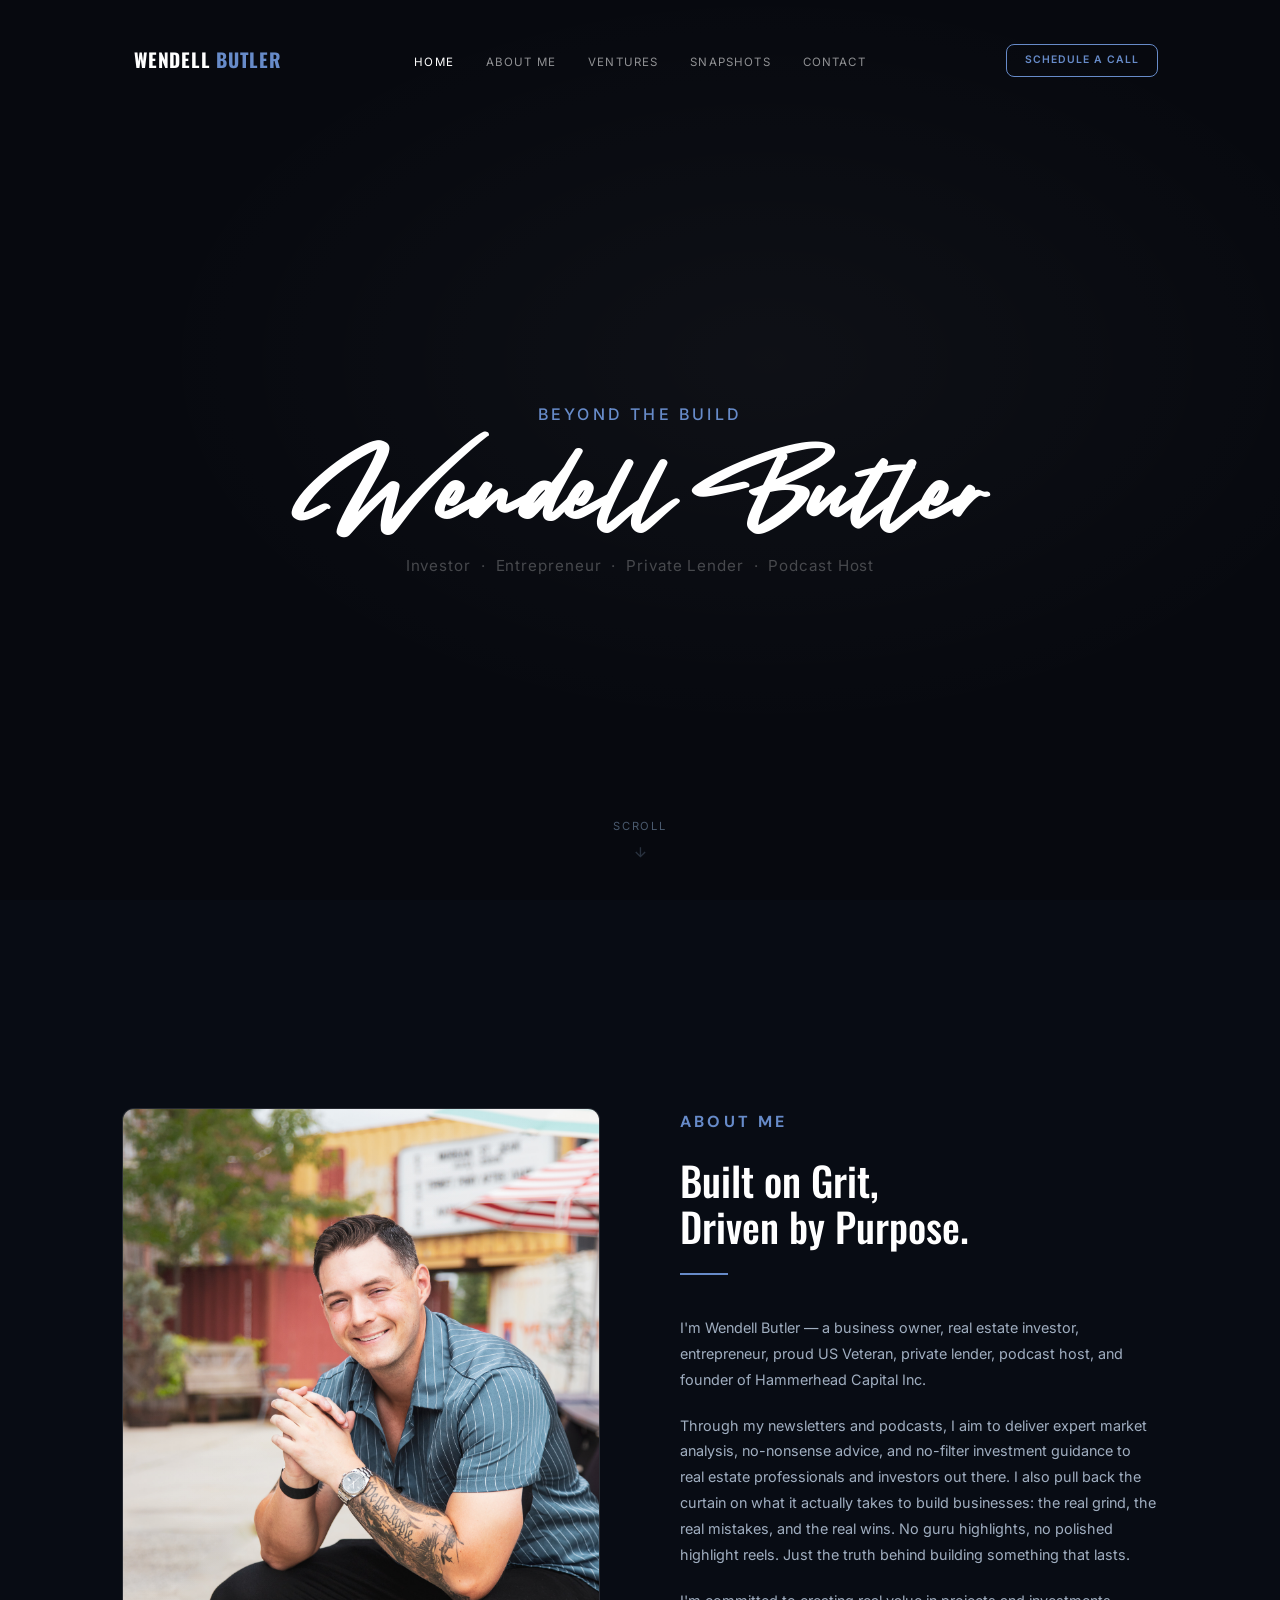
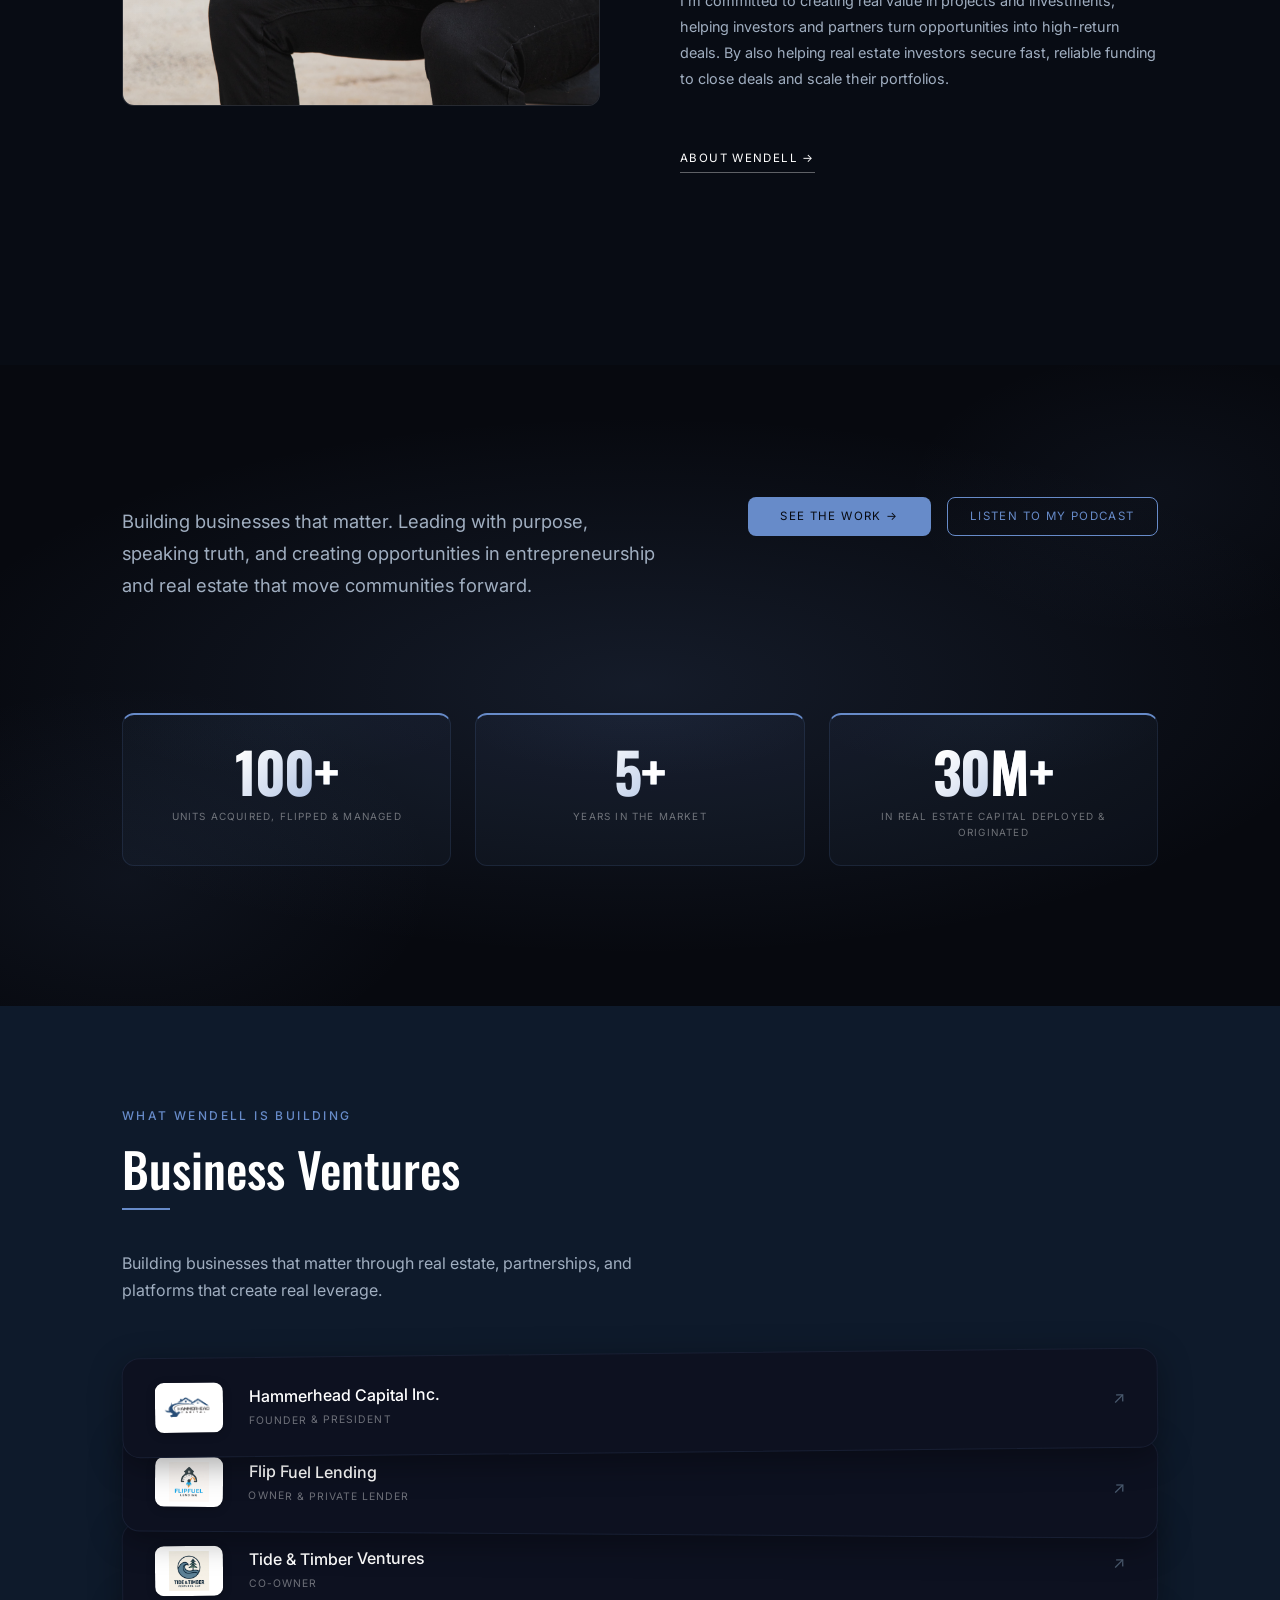
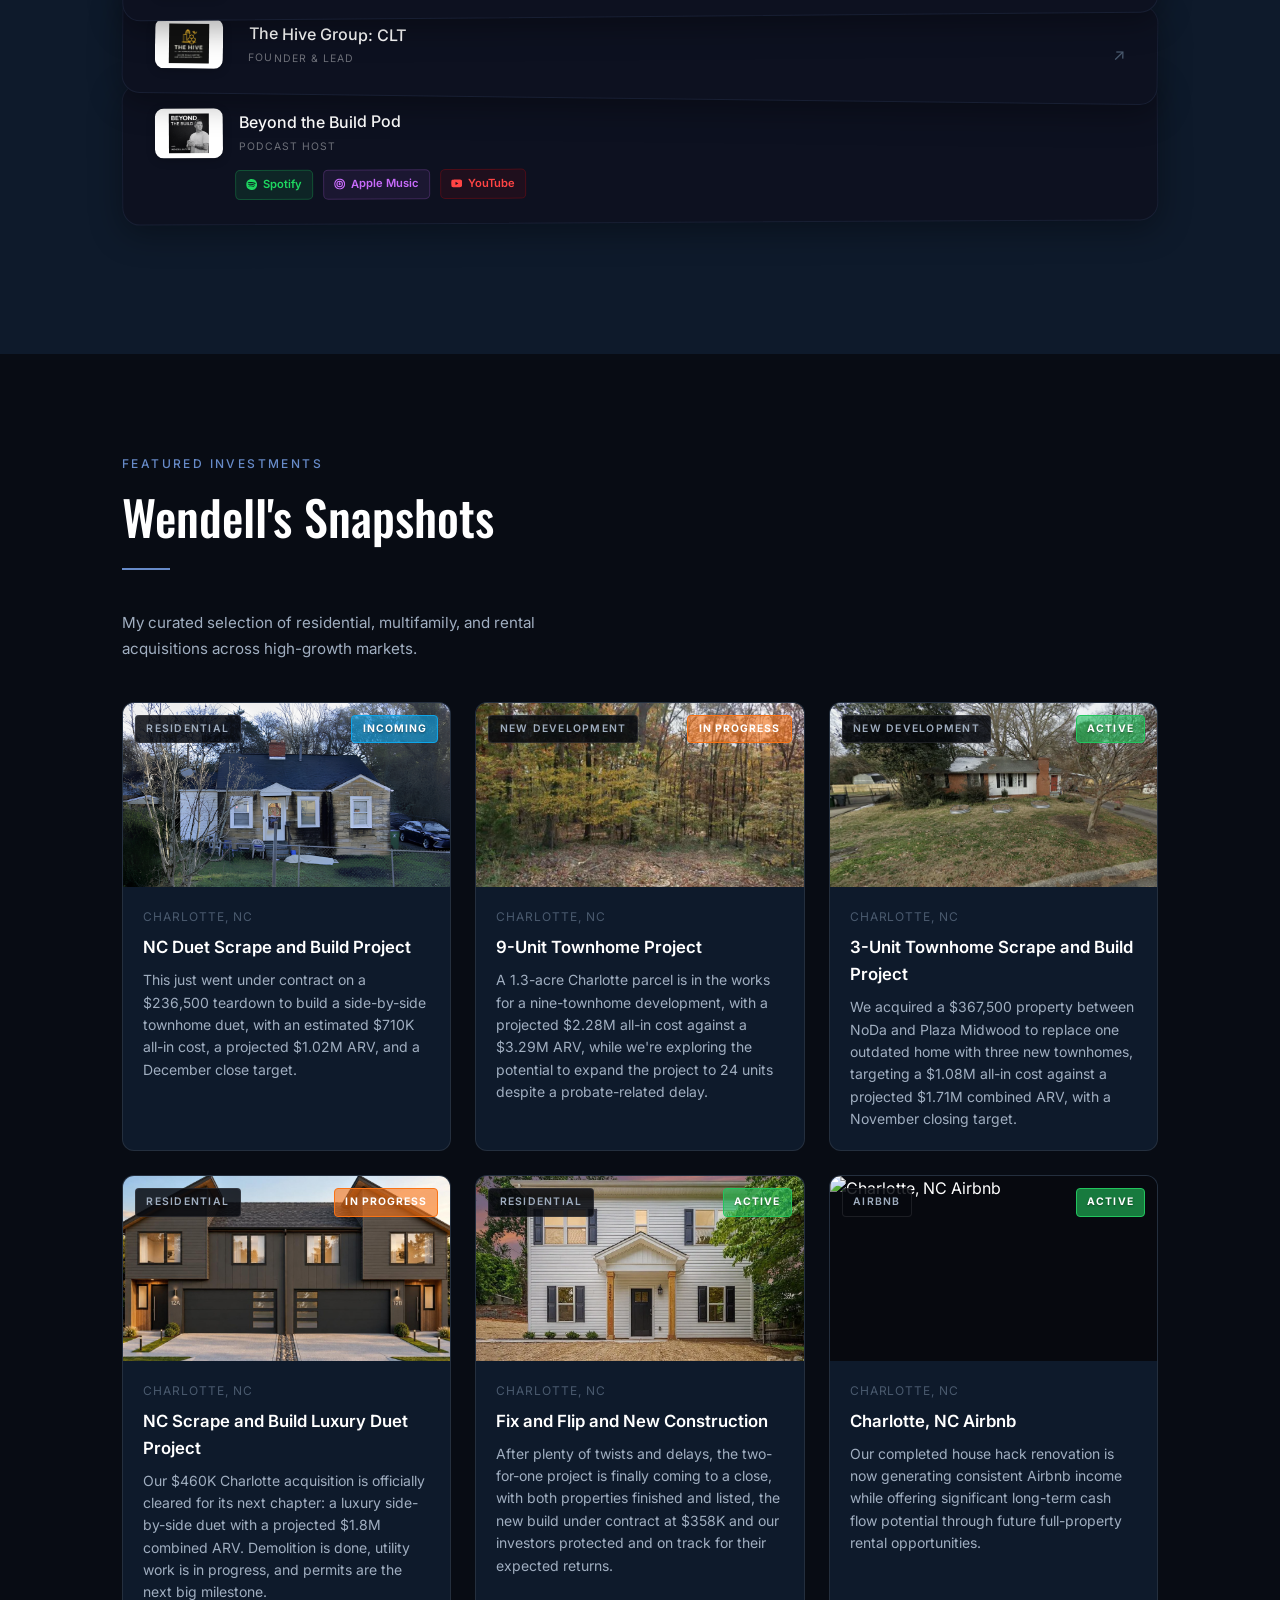
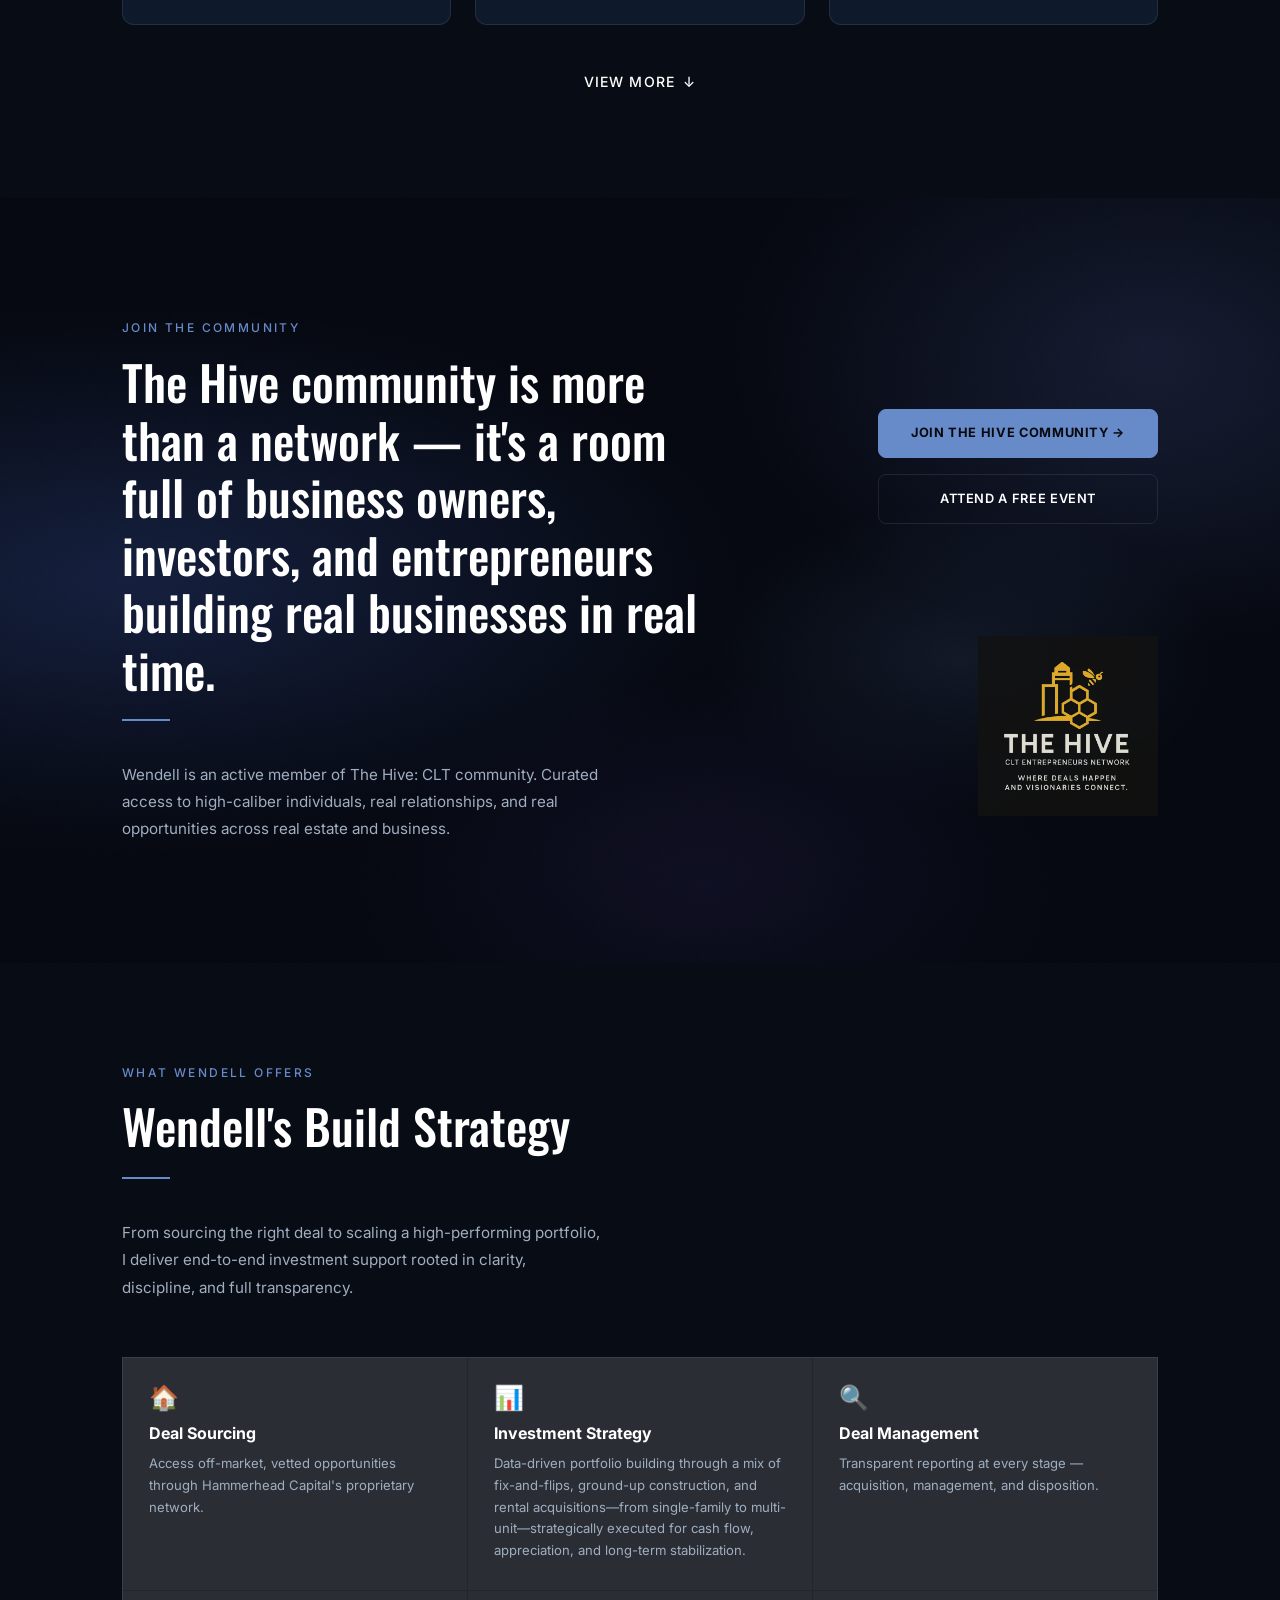
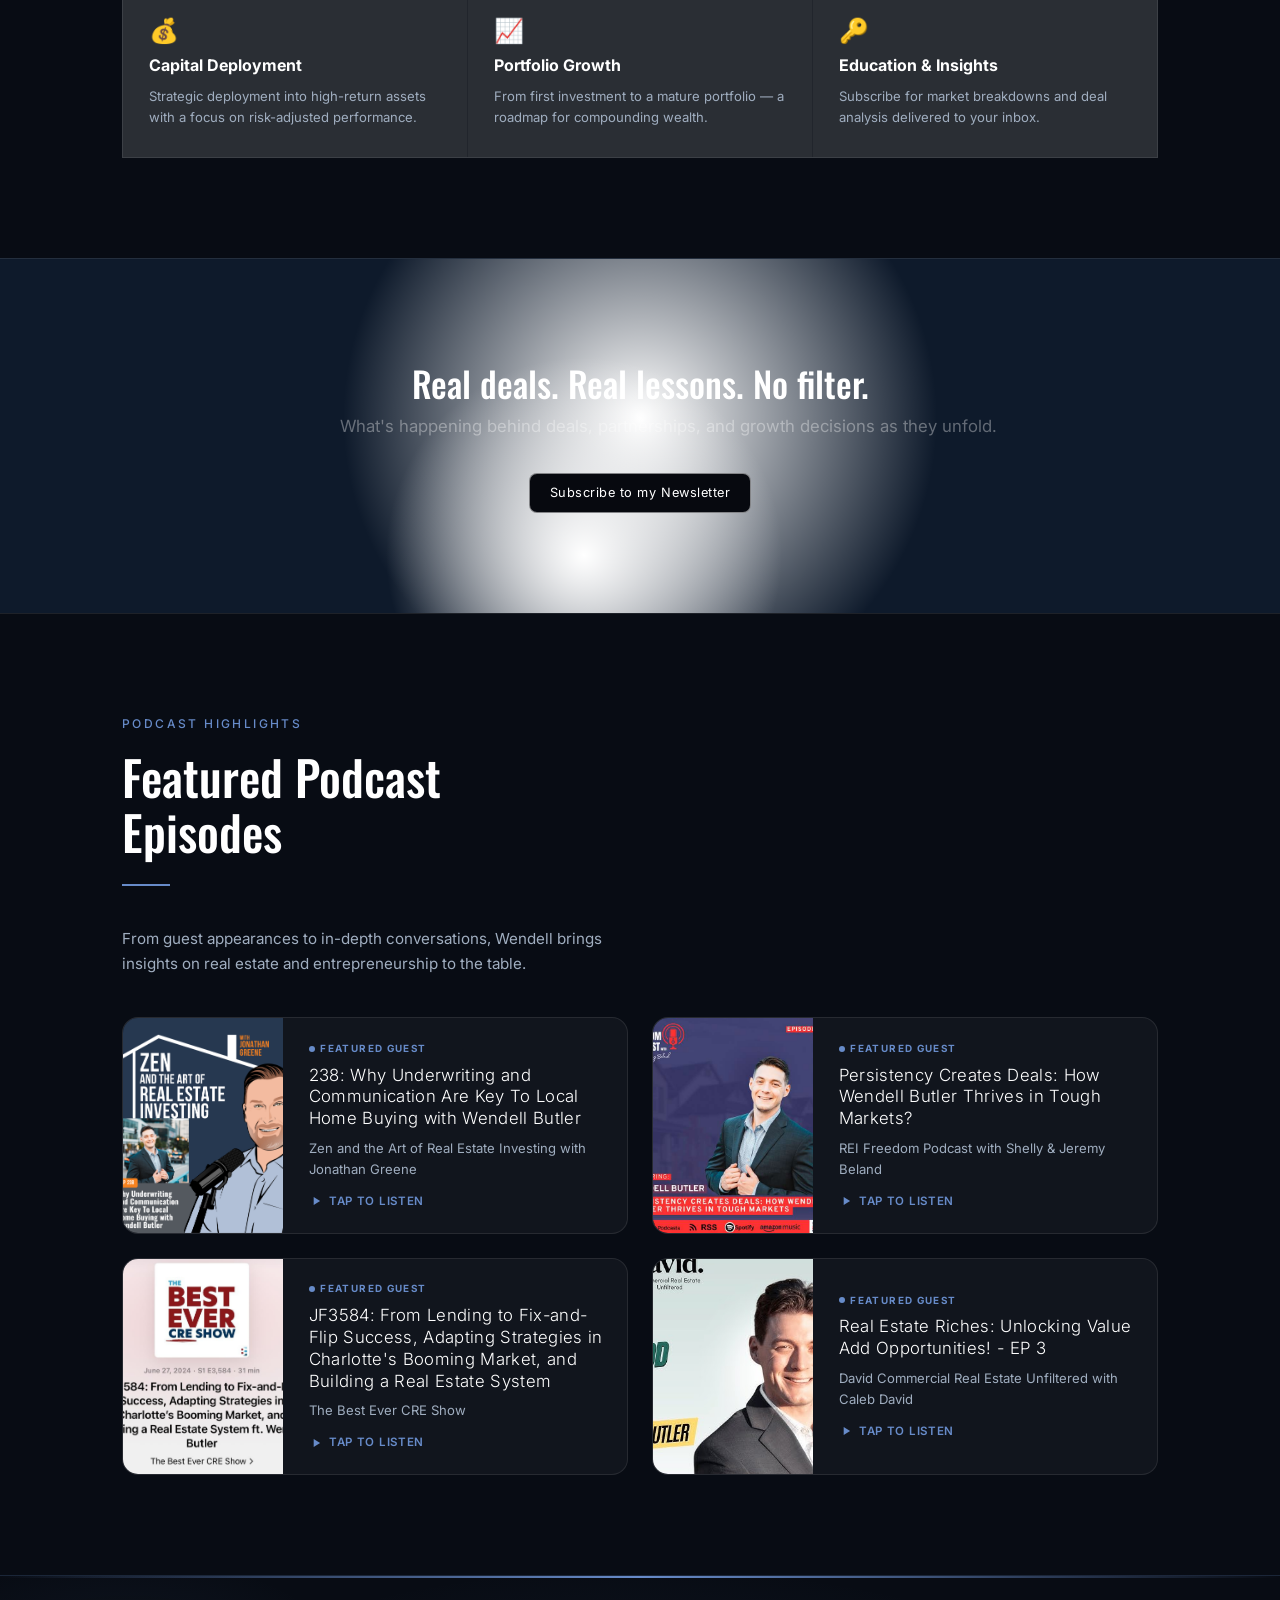
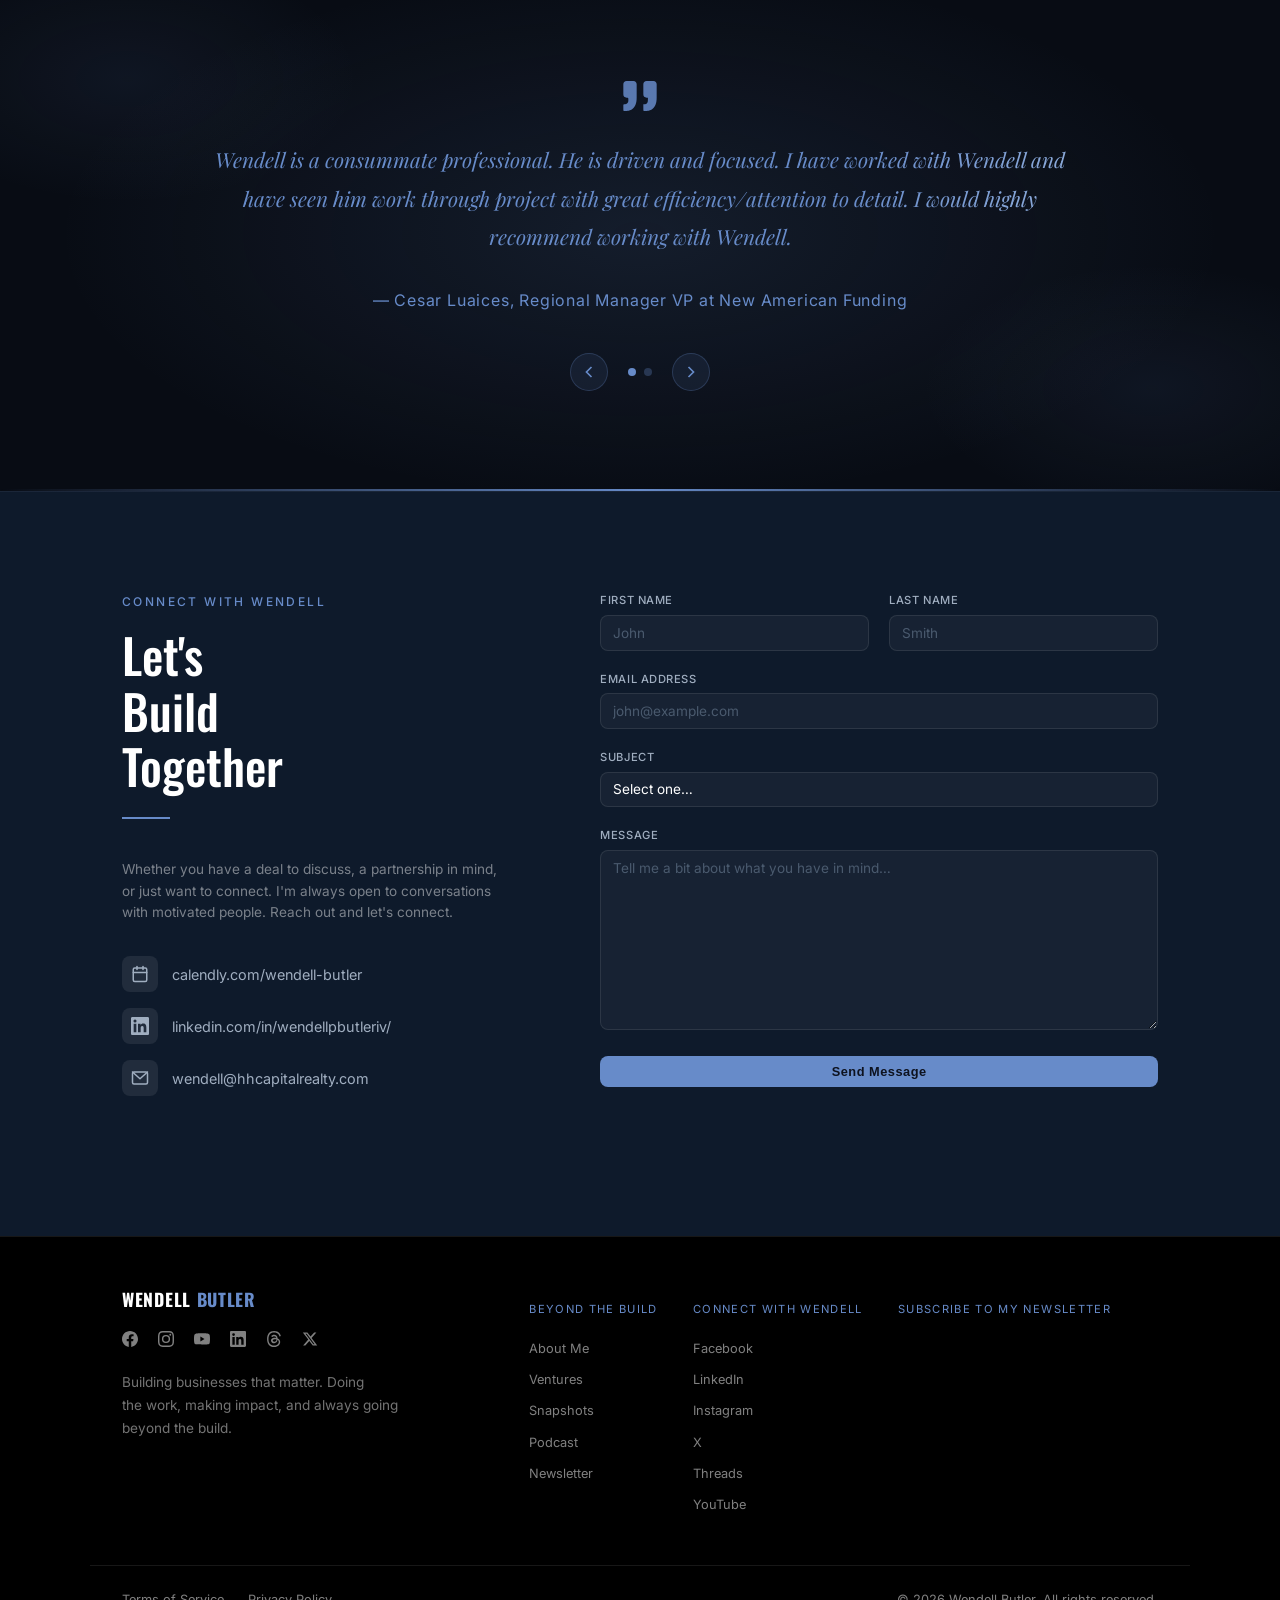
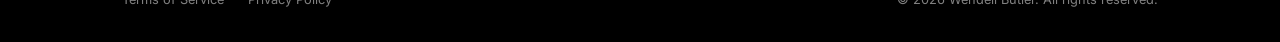
==== index.html @ f5b68aeb "Update 9-Unit Townhome Project description Co-Authored-By: Claude Sonnet 4.6 <noreply@anthropic.com>" ====
<!DOCTYPE html>
<html lang="en">
<head>
  <meta charset="UTF-8" />
  <meta name="viewport" content="width=device-width, initial-scale=1.0" />
  <title>Wendell Butler — Real Estate Investor & Entrepreneur</title>
  <meta name="description" content="Wendell Butler is a real estate investor and entrepreneur specializing in residential and commercial acquisitions, value-add strategies, and partnership opportunities." />

  <!-- Fonts -->
  <link rel="preconnect" href="https://fonts.googleapis.com" />
  <link rel="preconnect" href="https://fonts.gstatic.com" crossorigin />
  <link href="https://fonts.googleapis.com/css2?family=DM+Sans:wght@700&family=Inter:wght@400;500;600;700&family=Oswald:wght@400;500;600;700&family=Playfair+Display:ital,wght@0,700;1,500&display=swap" rel="stylesheet" />
  <link rel="preload" href="smooth_fantasy (1)/Smooth Fantasy PersonalUseOnly.ttf" as="font" type="font/truetype" crossorigin="anonymous" />

  <link rel="stylesheet" href="style.css?v=256" />
</head>
<body>

  <!-- ===== NAV ===== -->
  <nav id="main-nav">
    <div class="container nav-inner">
      <a href="#hero" class="nav-logo">Wendell <span>Butler</span></a>

      <ul class="nav-links">
        <li><a href="#hero">Home</a></li>
        <li><a href="about.html">About Me</a></li>
        <li><a href="ventures.html">Ventures</a></li>
        <li><a href="snapshots.html">Snapshots</a></li>
        <li><a href="contact.html">Contact</a></li>
      </ul>

      <div class="nav-cta-wrap">
        <a href="https://calendly.com/wendell-butler" target="_blank" class="nav-cta">Schedule a Call</a>
        <button class="nav-hamburger" id="hamburger" aria-label="Open menu">
          <span></span>
          <span></span>
          <span></span>
        </button>
      </div>
    </div>
  </nav>

  <!-- ===== MOBILE MENU ===== -->
  <div class="mobile-menu" id="mobile-menu">
    <button class="mobile-close" id="mobile-close" aria-label="Close menu">✕</button>
    <a href="about.html">About</a>
    <a href="snapshots.html">Snapshots</a>
    <a href="#services">Services</a>
    <a href="contact.html">Contact</a>
  </div>

  <!-- ===== HERO ===== -->
  <section id="hero">
    <video class="hero-video" autoplay muted loop playsinline preload="auto">
      <source src="hero-video.mp4" type="video/mp4" />
    </video>
    <div class="hero-video-overlay"></div>
    <div class="hero-bg"></div>
    <div class="container">
      <div class="hero-content">
        <div class="hero-eyebrow">Beyond the Build</div>

        <h1 class="hero-title">
          <span class="hw-word hw-word-1">Wendell</span>&nbsp;<span class="hw-word hw-word-2">Butler</span>
        </h1>

        <p class="hero-tagline">Investor &nbsp;·&nbsp; Entrepreneur &nbsp;·&nbsp; Private Lender &nbsp;·&nbsp; Podcast Host</p>
      </div>
    </div>

    <div class="hero-scroll">
      <span>Scroll</span>
      <svg viewBox="0 0 24 24" fill="none" stroke="currentColor" stroke-width="2">
        <path d="M12 5v14M5 12l7 7 7-7"/>
      </svg>
    </div>
  </section>

  <!-- ===== MISSION BLOCK ===== -->
  <!-- ===== ABOUT ===== -->
  <section id="about" class="section">
    <div class="container">
      <div class="about-grid">
        <div class="about-image-wrap reveal">
          <div class="about-image-placeholder">
            <img src="Wendell Butler Profile.jpg" alt="Wendell Butler" style="width:100%;height:100%;object-fit:cover;position:absolute;inset:0;" />
          </div>
        </div>

        <div class="about-text">
          <div class="reveal">
            <p class="section-label">About Me</p>
            <h2 class="section-title" style="font-family:'Oswald',sans-serif;font-weight:500;font-style:normal;">Built on Grit,<br />Driven by Purpose.</h2>
            <div class="divider"></div>
          </div>

          <div class="reveal">
            <p>
              I'm Wendell Butler — a business owner, real estate investor, entrepreneur, proud US Veteran, private lender, podcast host, and founder of Hammerhead Capital Inc.
            </p>
            <p>
              Through my newsletters and podcasts, I aim to deliver expert market analysis, no-nonsense advice, and no-filter investment guidance to real estate professionals and investors out there. I also pull back the curtain on what it actually takes to build businesses: the real grind, the real mistakes, and the real wins. No guru highlights, no polished highlight reels. Just the truth behind building something that lasts.
            </p>
            <p>
              I'm committed to creating real value in projects and investments, helping investors and partners turn opportunities into high-return deals. By also helping real estate investors secure fast, reliable funding to close deals and scale their portfolios.
            </p>
            <a href="about.html" class="btn-primary about-btn">About Wendell →</a>
          </div>
        </div>
      </div>
    </div>
  </section>

  <!-- ===== SECTION DIVIDER ===== -->
  <section id="mission" class="mission-block">
    <div class="container">
      <div class="mission-inner reveal">
        <p class="mission-text">
          Building businesses that matter. Leading with purpose,<br>speaking truth, and creating opportunities in entrepreneurship<br>and real estate that move communities forward.
        </p>
        <div class="mission-actions">
          <a href="snapshots.html" class="btn-primary" style="font-size:0.72rem;font-weight:400;letter-spacing:0.12em;text-transform:uppercase;padding:0.6rem 2rem;background:#678bc9;color:#07090f;">See the Work →</a>
          <a href="https://open.spotify.com/show/4e8B5ZI75I6wzo6FFw55yo?si=3404a39c82184a00" target="_blank" class="btn-secondary" style="font-size:0.72rem;font-weight:400;letter-spacing:0.12em;text-transform:uppercase;padding:0.6rem 1.4rem;border-color:#678bc9;color:#678bc9;">Listen to my Podcast</a>
        </div>
      </div>
      <div class="about-stats stagger-parent mission-stats reveal">
        <div class="stat-item reveal">
          <div class="stat-number" data-target="100" data-suffix="+">0+</div>
          <div class="stat-label">Units Acquired, Flipped &amp; Managed</div>
        </div>
        <div class="stat-item reveal">
          <div class="stat-number" data-target="5" data-suffix="+">0+</div>
          <div class="stat-label">Years in the Market</div>
        </div>
        <div class="stat-item reveal">
          <div class="stat-number" data-target="30" data-suffix="M+">$0</div>
          <div class="stat-label">in Real Estate Capital Deployed &amp; Originated</div>
        </div>
      </div>
    </div>
  </section>

  <!-- ===== VENTURES ===== -->
  <section id="ventures" class="section ventures-section">
    <div class="container">
      <div class="reveal">
        <p class="section-label">What Wendell Is Building</p>
        <h2 class="section-title ventures-title" style="font-family:'Oswald',sans-serif;font-weight:500;">Business Ventures</h2>
        <div class="divider"></div>
        <p class="ventures-desc">Building businesses that matter through real estate, partnerships, and platforms that create real leverage.</p>
      </div>
      <div class="ventures-stack reveal">

        <a href="https://www.hhcapitalrealty.com/" target="_blank" rel="noopener" class="venture-stack-card">
          <img src="Hammerhead Capital Inc.jpg" alt="Hammerhead Capital Inc." class="vsc-logo" />
          <div class="vsc-info">
            <h3 class="vsc-name">Hammerhead Capital Inc.</h3>
            <span class="vsc-role">Founder &amp; President</span>
          </div>
          <span class="vsc-arrow">↗</span>
        </a>

        <a href="https://flipfuellending.com/" target="_blank" rel="noopener" class="venture-stack-card">
          <img src="Flip Fuel Lending.jpg" alt="Flip Fuel Lending" class="vsc-logo" />
          <div class="vsc-info">
            <h3 class="vsc-name">Flip Fuel Lending</h3>
            <span class="vsc-role">Owner &amp; Private Lender</span>
          </div>
          <span class="vsc-arrow">↗</span>
        </a>

        <a href="https://www.tidetimberventures.com/" target="_blank" rel="noopener" class="venture-stack-card">
          <img src="Tide & Timber Ventures.avif" alt="Tide & Timber Ventures" class="vsc-logo" />
          <div class="vsc-info">
            <h3 class="vsc-name">Tide &amp; Timber Ventures</h3>
            <span class="vsc-role">Co-Owner</span>
          </div>
          <span class="vsc-arrow">↗</span>
        </a>

        <a href="https://jointhehive.co/" target="_blank" rel="noopener" class="venture-stack-card">
          <img src="The Hive.avif" alt="The Hive Group: CLT" class="vsc-logo" />
          <div class="vsc-info">
            <h3 class="vsc-name">The Hive Group: CLT</h3>
            <span class="vsc-role">Founder &amp; Lead</span>
          </div>
          <span class="vsc-arrow">↗</span>
        </a>

        <div class="venture-stack-card" style="cursor:default;flex-direction:column;align-items:flex-start;gap:0.75rem;">
          <div style="display:flex;align-items:center;gap:1rem;width:100%;">
            <img src="Beyond the Build Pod.png" alt="Beyond the Build Pod" class="vsc-logo" />
            <div class="vsc-info">
              <h3 class="vsc-name">Beyond the Build Pod</h3>
              <span class="vsc-role">Podcast Host</span>
            </div>
          </div>
          <div style="display:flex;align-items:center;gap:0.6rem;flex-wrap:wrap;padding-left:5rem;">
            <a href="https://open.spotify.com/show/4e8B5ZI75I6wzo6FFw55yo?si=LSz9c7XITAKjXEYimFXypA&nd=1&dlsi=088384b23cd54b41" target="_blank" rel="noopener" style="display:inline-flex;align-items:center;gap:0.35rem;background:rgba(30,215,96,0.1);border:1px solid rgba(30,215,96,0.25);border-radius:5px;padding:0.3rem 0.65rem;text-decoration:none;color:#1ed760;font-size:0.7rem;font-weight:600;">
              <svg width="11" height="11" viewBox="0 0 168 168" fill="#1ed760"><path d="M84 0C37.6 0 0 37.6 0 84s37.6 84 84 84 84-37.6 84-84S130.4 0 84 0zm38.6 121.2c-1.5 2.5-4.8 3.3-7.3 1.7-20-12.2-45.2-15-74.9-8.2-2.9.7-5.7-1.1-6.4-4-.7-2.9 1.1-5.7 4-6.4 32.5-7.4 60.4-4.2 82.9 9.5 2.5 1.5 3.3 4.8 1.7 7.4zm10.3-22.9c-1.9 3.1-5.9 4-9 2.1-22.9-14.1-57.8-18.2-84.9-9.9-3.5 1.1-7.2-.9-8.3-4.4-1.1-3.5.9-7.2 4.4-8.3 30.9-9.4 69.3-4.8 95.7 11.5 3.1 1.9 4 5.9 2.1 9zm.9-23.8c-27.5-16.3-72.9-17.8-99.2-9.8-4.2 1.3-8.7-1.1-10-5.3-1.3-4.2 1.1-8.7 5.3-10C58 40.4 107.9 42.2 139.7 60.8c3.8 2.2 5 7.1 2.8 10.9-2.2 3.7-7.1 5-10.7 2.8z"/></svg>
              Spotify
            </a>
            <a href="https://podcasts.apple.com/us/podcast/beyond-the-build-with-wendell-butler/id1784328740" target="_blank" rel="noopener" style="display:inline-flex;align-items:center;gap:0.35rem;background:rgba(200,107,250,0.08);border:1px solid rgba(200,107,250,0.2);border-radius:5px;padding:0.3rem 0.65rem;text-decoration:none;color:#c86bfa;font-size:0.7rem;font-weight:600;">
              <svg width="11" height="11" viewBox="0 0 24 24" fill="#c86bfa"><path d="M12 0C5.372 0 0 5.372 0 12s5.372 12 12 12 12-5.372 12-12S18.628 0 12 0zm0 2.4c5.3 0 9.6 4.3 9.6 9.6s-4.3 9.6-9.6 9.6S2.4 17.3 2.4 12 6.7 2.4 12 2.4zm0 2.4a7.2 7.2 0 100 14.4A7.2 7.2 0 0012 4.8zm0 2.4a4.8 4.8 0 110 9.6 4.8 4.8 0 010-9.6zm0 2.4a2.4 2.4 0 100 4.8 2.4 2.4 0 000-4.8zm-1.2 6.5v2.7h2.4v-2.7a4.82 4.82 0 01-2.4 0zm0-9.6v2.7a4.82 4.82 0 012.4 0V6.5h-2.4z"/></svg>
              Apple Music
            </a>
            <a href="https://www.youtube.com/@beyondthebuildpod" target="_blank" rel="noopener" style="display:inline-flex;align-items:center;gap:0.35rem;background:rgba(255,0,0,0.08);border:1px solid rgba(255,0,0,0.2);border-radius:5px;padding:0.3rem 0.65rem;text-decoration:none;color:#ff4444;font-size:0.7rem;font-weight:600;">
              <svg width="11" height="11" viewBox="0 0 24 24" fill="#ff4444"><path d="M23.5 6.2a3 3 0 00-2.1-2.1C19.5 3.5 12 3.5 12 3.5s-7.5 0-9.4.6a3 3 0 00-2.1 2.1C0 8.1 0 12 0 12s0 3.9.5 5.8a3 3 0 002.1 2.1c1.9.6 9.4.6 9.4.6s7.5 0 9.4-.6a3 3 0 002.1-2.1C24 15.9 24 12 24 12s0-3.9-.5-5.8zM9.5 15.6V8.4l6.3 3.6-6.3 3.6z"/></svg>
              YouTube
            </a>
          </div>
        </div>

      </div>
    </div>
  </section>

  <!-- ===== PORTFOLIO ===== -->
  <section id="portfolio" class="section">
    <div class="container">
      <div class="reveal">
        <p class="section-label">Featured Investments</p>
        <h2 class="section-title" style="font-family:'Oswald',sans-serif;font-weight:500;">Wendell's Snapshots</h2>
        <div class="divider"></div>
        <p style="color:var(--text-muted);max-width:480px;font-size:0.95rem;line-height:1.7;margin-bottom:2.5rem;">
          My curated selection of residential, multifamily, and rental acquisitions across high-growth markets.
        </p>
      </div>

      <div class="portfolio-grid stagger-parent">

        <div class="property-card reveal">
          <div class="property-image" style="padding:0;overflow:hidden;">
            <img src="NC Duet Scrape and Build Project .png" alt="NC Duet Scrape and Build Project" style="width:100%;height:100%;object-fit:cover;display:block;" />
            <span class="property-type-badge">Residential</span>
            <span class="property-status status-available">Incoming</span>
          </div>
          <div class="property-body">
            <p class="property-location">Charlotte, NC</p>
            <h3 class="property-name">NC Duet Scrape and Build Project</h3>
            <p class="property-desc">This just went under contract on a $236,500 teardown to build a side-by-side townhome duet, with an estimated $710K all-in cost, a projected $1.02M ARV, and a December close target.</p>
          </div>
        </div>

        <div class="property-card reveal">
          <div class="property-image" style="padding:0;overflow:hidden;">
            <img src="9-Unit Townhome Project.avif" alt="9-Unit Townhome Project" style="width:100%;height:100%;object-fit:cover;display:block;transform:scale(1.1);" />
            <span class="property-type-badge">New Development</span>
            <span class="property-status status-new">In Progress</span>
          </div>
          <div class="property-body">
            <p class="property-location">Charlotte, NC</p>
            <h3 class="property-name">9-Unit Townhome Project</h3>
            <p class="property-desc">A 1.3-acre Charlotte parcel is in the works for a nine-townhome development, with a projected $2.28M all-in cost against a $3.29M ARV, while we're exploring the potential to expand the project to 24 units despite a probate-related delay.</p>
          </div>
        </div>

        <div class="property-card reveal">
          <div class="property-image" style="padding:0;overflow:hidden;">
            <img src="3 unit.avif" alt="3-Unit Townhome Scrape and Build Project" style="width:100%;height:100%;object-fit:cover;display:block;" />
            <span class="property-type-badge">New Development</span>
            <span class="property-status status-active">Active</span>
          </div>
          <div class="property-body">
            <p class="property-location">Charlotte, NC</p>
            <h3 class="property-name">3-Unit Townhome Scrape and Build Project</h3>
            <p class="property-desc">We acquired a $367,500 property between NoDa and Plaza Midwood to replace one outdated home with three new townhomes, targeting a $1.08M all-in cost against a projected $1.71M combined ARV, with a November closing target.</p>
          </div>
        </div>

        <div class="property-card reveal">
          <div class="property-image" style="padding:0;overflow:hidden;">
            <img src="Old Scrape and Build Luxury Duet.jpg" alt="NC Scrape and Build Luxury Duet Project" style="width:100%;height:100%;object-fit:cover;display:block;" />
            <span class="property-type-badge">Residential</span>
            <span class="property-status status-new">In Progress</span>
          </div>
          <div class="property-body">
            <p class="property-location">Charlotte, NC</p>
            <h3 class="property-name">NC Scrape and Build Luxury Duet Project</h3>
            <p class="property-desc">Our $460K Charlotte acquisition is officially cleared for its next chapter: a luxury side-by-side duet with a projected $1.8M combined ARV. Demolition is done, utility work is in progress, and permits are the next big milestone.</p>
          </div>
        </div>

        <div class="property-card reveal">
          <div class="property-image" style="padding:0;overflow:hidden;">
            <img src="Two for One.PNG" alt="Fix and Flip and New Construction" style="width:100%;height:100%;object-fit:cover;display:block;" />
            <span class="property-type-badge">Residential</span>
            <span class="property-status status-active">Active</span>
          </div>
          <div class="property-body">
            <p class="property-location">Charlotte, NC</p>
            <h3 class="property-name">Fix and Flip and New Construction</h3>
            <p class="property-desc">After plenty of twists and delays, the two-for-one project is finally coming to a close, with both properties finished and listed, the new build under contract at $358K and our investors protected and on track for their expected returns.</p>
          </div>
        </div>

        <div class="property-card reveal">
          <div class="property-image" style="padding:0;overflow:hidden;">
            <img src="property 2.png" alt="Charlotte, NC Airbnb" style="width:100%;height:100%;object-fit:cover;display:block;" />
            <span class="property-type-badge">AIRBNB</span>
            <span class="property-status status-active">Active</span>
          </div>
          <div class="property-body">
            <p class="property-location">Charlotte, NC</p>
            <h3 class="property-name">Charlotte, NC Airbnb</h3>
            <p class="property-desc">Our completed house hack renovation is now generating consistent Airbnb income while offering significant long-term cash flow potential through future full-property rental opportunities.</p>
          </div>
        </div>

      </div>

      <!-- Hidden extra cards -->
      <div class="portfolio-grid stagger-parent portfolio-extra" id="portfolio-extra" style="display:none;margin-top:1.5rem;">

        <div class="property-card reveal">
          <div class="property-image" style="padding:0;overflow:hidden;">
            <img src="Triplex New Development.png" alt="Triplex New Development" style="width:100%;height:100%;object-fit:cover;display:block;" />
            <span class="property-type-badge">Development</span>
            <span class="property-status status-new">In Progress</span>
          </div>
          <div class="property-body">
            <p class="property-location">Charlotte, NC</p>
            <h3 class="property-name">Triplex New Development</h3>
            <p class="property-desc">We closed on a $75K land deal in May to build three side-by-side townhomes, with an estimated $735K all-in cost, $1.11M in projected sales, and permits expected soon ahead of an 8–12 month exit timeline.</p>
          </div>
        </div>

        <div class="property-card reveal">
          <div class="property-image" style="padding:0;overflow:hidden;">
            <img src="property 5.png" alt="32 Unit in Lancaster" style="width:100%;height:100%;object-fit:cover;display:block;" />
            <span class="property-type-badge">Multifamily</span>
            <span class="property-status status-active">Active</span>
          </div>
          <div class="property-body">
            <p class="property-location">Charlotte, SC</p>
            <h3 class="property-name">32 Unit in Lancaster</h3>
            <p class="property-desc">Following a successful refinance, the property is generating stronger cash flow while we continue to optimize operations and explore future exit strategies.</p>
          </div>
        </div>

        <div class="property-card reveal">
          <div class="property-image" style="padding:0;overflow:hidden;">
            <div style="width:100%;height:100%;background:var(--bg-card);display:flex;align-items:center;justify-content:center;">
              <span style="color:var(--text-subtle);font-size:0.8rem;">Coming Soon</span>
            </div>
            <span class="property-type-badge">Residential</span>
            <span class="property-status status-new">New</span>
          </div>
          <div class="property-body">
            <p class="property-location">Charlotte, NC</p>
            <h3 class="property-name">More deals coming soon</h3>
            <p class="property-desc">Additional investment snapshots will be added here as new projects come to life.</p>
          </div>
        </div>

      </div>

      <div style="text-align:center;margin-top:2.5rem;">
        <button id="portfolio-see-more" class="portfolio-see-more-text" onclick="(function(btn){var e=document.getElementById('portfolio-extra');var open=e.getAttribute('data-open')==='1';if(!open){e.setAttribute('data-open','1');e.style.display='grid';btn.innerHTML='Show Less <span class=\'psm-arrow\'>↑</span>';}else{e.setAttribute('data-open','0');e.style.display='none';btn.innerHTML='View More <span class=\'psm-arrow\'>↓</span>';}})(this)">View More <span class="psm-arrow">↓</span></button>
      </div>

    </div>
  </section>

  <!-- ===== HIVE CTA BLOCK ===== -->
  <section class="hive-cta-block">
    <div class="hive-cta-overlay"></div>
    <div class="container hive-cta-inner reveal">

      <div class="hive-cta-text">
        <p class="section-label" style="color:#678bc9;">Join the Community</p>
        <h2 class="hive-cta-heading" style="font-family:'Oswald',sans-serif;font-weight:500;">The Hive community is more than a network — it's a room full of business owners, investors, and entrepreneurs building real businesses in real time.</h2>
        <div class="divider"></div>
        <p class="hive-cta-desc">Wendell is an active member of The Hive: CLT community. Curated access to high-caliber individuals, real relationships, and real opportunities across real estate and business.</p>
      </div>
      <div class="hive-cta-actions" style="margin-top:4rem;">
        <a href="https://jointhehive.co/" target="_blank" class="btn-primary hive-btn-primary">Join the Hive Community →</a>
        <a href="https://www.meetup.com/the-hive-clt-entrepreneurs-network/" target="_blank" class="btn-secondary hive-btn-secondary">Attend a Free Event</a>
        <img src="The Hive.avif" alt="The Hive" style="width:180px;height:180px;object-fit:contain;opacity:0.9;margin-top:6rem;align-self:flex-end;" />
      </div>
    </div>
  </section>

  <!-- ===== SERVICES ===== -->
  <section id="services" class="section">
    <div class="container">
      <div class="reveal" style="max-width:560px">
        <p class="section-label">What Wendell Offers</p>
        <h2 class="section-title" style="font-family:'Oswald',sans-serif;font-weight:500;">Wendell's Build Strategy</h2>
        <div class="divider"></div>
        <p style="color:var(--text-muted);font-size:0.95rem;line-height:1.8;margin-bottom:0">
          From sourcing the right deal to scaling a high-performing portfolio,<br>I deliver end-to-end investment support rooted in clarity,<br>discipline, and full transparency.
        </p>
      </div>

      <div class="services-grid stagger-parent reveal">

        <a href="#contact" class="service-card reveal">
          <span class="service-card-icon">🏠</span>
          <h3 class="service-card-title">Deal Sourcing</h3>
          <p class="service-card-desc">Access off-market, vetted opportunities through Hammerhead Capital's proprietary network.</p>
        </a>

        <a href="#contact" class="service-card reveal">
          <span class="service-card-icon">📊</span>
          <h3 class="service-card-title">Investment Strategy</h3>
          <p class="service-card-desc">Data-driven portfolio building through a mix of fix-and-flips, ground-up construction, and rental acquisitions—from single-family to multi-unit—strategically executed for cash flow, appreciation, and long-term stabilization.</p>
        </a>

        <a href="#contact" class="service-card reveal">
          <span class="service-card-icon">🔍</span>
          <h3 class="service-card-title">Deal Management</h3>
          <p class="service-card-desc">Transparent reporting at every stage — acquisition, management, and disposition.</p>
        </a>

        <a href="#contact" class="service-card reveal">
          <span class="service-card-icon">💰</span>
          <h3 class="service-card-title">Capital Deployment</h3>
          <p class="service-card-desc">Strategic deployment into high-return assets with a focus on risk-adjusted performance.</p>
        </a>

        <a href="#contact" class="service-card reveal">
          <span class="service-card-icon">📈</span>
          <h3 class="service-card-title">Portfolio Growth</h3>
          <p class="service-card-desc">From first investment to a mature portfolio — a roadmap for compounding wealth.</p>
        </a>

        <a href="#contact" class="service-card reveal">
          <span class="service-card-icon">🔑</span>
          <h3 class="service-card-title">Education &amp; Insights</h3>
          <p class="service-card-desc">Subscribe for market breakdowns and deal analysis delivered to your inbox.</p>
        </a>

      </div>
    </div>
  </section>

  <!-- ===== NEWSLETTER ===== -->
  <section class="newsletter-block">
    <div class="container">
      <div class="newsletter-inner reveal">
        <p class="newsletter-text" style="font-family:'Oswald',sans-serif;font-weight:500;">Real deals. Real lessons. No filter.</p>
        <p class="newsletter-sub">What's happening behind deals, partnerships, and growth decisions as they unfold.</p>
        <a href="https://wendellbutler.beehiiv.com/subscribe" target="_blank" class="btn-primary newsletter-btn">Subscribe to my Newsletter</a>
      </div>
    </div>
  </section>

  <!-- ===== PODCAST HIGHLIGHTS ===== -->
  <section id="podcast" class="section podcast-section">
    <div class="container">
      <div class="reveal">
        <p class="section-label" style="color:#678bc9;">Podcast Highlights</p>
        <h2 class="section-title" style="font-family:'Oswald',sans-serif;font-weight:500;">Featured Podcast<br />Episodes</h2>
        <div class="divider"></div>
        <p style="color:var(--text-muted);max-width:480px;font-size:0.95rem;line-height:1.7;margin-bottom:2.5rem;">
          From guest appearances to in-depth conversations, Wendell brings insights on real estate and entrepreneurship to the table.
        </p>
      </div>
      <div class="podcast-grid stagger-parent">

        <div class="podcast-card reveal">
          <div class="podcast-image">
            <img src="podcast 1.png" alt="Podcast Episode 1" />
          </div>
          <div class="podcast-body">
            <span class="podcast-badge">Featured Guest</span>
            <h3 class="podcast-title">238: Why Underwriting and Communication Are Key To Local Home Buying with Wendell Butler</h3>
            <p class="podcast-desc">Zen and the Art of Real Estate Investing with Jonathan Greene</p>
            <a href="https://zenandtheartofrealestateinvesting.com/podcast/238/" target="_blank" class="podcast-listen">
              <svg width="14" height="14" viewBox="0 0 24 24" fill="currentColor"><path d="M8 5v14l11-7z"/></svg>
              Tap to Listen
            </a>
          </div>
        </div>

        <div class="podcast-card reveal">
          <div class="podcast-image">
            <img src="podcast 2.jpeg" alt="Podcast Episode 2" />
          </div>
          <div class="podcast-body">
            <span class="podcast-badge">Featured Guest</span>
            <h3 class="podcast-title">Persistency Creates Deals: How Wendell Butler Thrives in Tough Markets?</h3>
            <p class="podcast-desc">REI Freedom Podcast with Shelly & Jeremy Beland</p>
            <a href="https://open.spotify.com/episode/0P1BCGLNZwkHTqTCWMIK1q?si=aJSZYyAsQ4mrm30gNj7bPQ&nd=1&dlsi=334730c7416e49fe" target="_blank" class="podcast-listen">
              <svg width="14" height="14" viewBox="0 0 24 24" fill="currentColor"><path d="M8 5v14l11-7z"/></svg>
              Tap to Listen
            </a>
          </div>
        </div>

        <div class="podcast-card reveal">
          <div class="podcast-image">
            <img src="podcast 3.png" alt="Podcast Episode 3" />
          </div>
          <div class="podcast-body">
            <span class="podcast-badge">Featured Guest</span>
            <h3 class="podcast-title">JF3584: From Lending to Fix-and-Flip Success, Adapting Strategies in Charlotte's Booming Market, and Building a Real Estate System</h3>
            <p class="podcast-desc">The Best Ever CRE Show</p>
            <a href="https://podcasts.apple.com/us/podcast/jf3584-from-lending-to-fix-and-flip-success-adapting/id904025246?i=1000660421821" target="_blank" class="podcast-listen">
              <svg width="14" height="14" viewBox="0 0 24 24" fill="currentColor"><path d="M8 5v14l11-7z"/></svg>
              Tap to Listen
            </a>
          </div>
        </div>

        <div class="podcast-card reveal">
          <div class="podcast-image">
            <img src="podcast 4.jpg" alt="Podcast Episode 4" style="object-position: 75% center; transform: scale(1.15); transform-origin: right center;" />
          </div>
          <div class="podcast-body">
            <span class="podcast-badge">Featured Guest</span>
            <h3 class="podcast-title">Real Estate Riches: Unlocking Value Add Opportunities! - EP 3</h3>
            <p class="podcast-desc">David Commercial Real Estate Unfiltered with Caleb David</p>
            <a href="https://www.youtube.com/watch?v=QE3g2tNBacI" target="_blank" class="podcast-listen">
              <svg width="14" height="14" viewBox="0 0 24 24" fill="currentColor"><path d="M8 5v14l11-7z"/></svg>
              Tap to Listen
            </a>
          </div>
        </div>

      </div>
    </div>
  </section>

  <!-- ===== TESTIMONIAL ===== -->
  <section class="testimonial-section">
    <div class="container">
      <div class="testimonial-carousel" id="testimonialCarousel">
        <!-- Slide 1 -->
        <div class="testimonial-slide active">
          <div class="testimonial-card" style="max-width:860px;margin:0 auto;">
            <div class="testimonial-icon">
              <svg width="40" height="40" viewBox="0 0 24 24" fill="none" xmlns="http://www.w3.org/2000/svg">
                <path d="M3 21c3 0 7-1 7-8V5c0-1.25-.756-2.017-2-2H4c-1.25 0-2 .75-2 1.972V11c0 1.25.75 2 2 2 1 0 1 0 1 1v1c0 1-1 2-2 2s-1 .008-1 1.031V20c0 1 0 1 1 1z" fill="#678bc9" opacity="0.85"/>
                <path d="M15 21c3 0 7-1 7-8V5c0-1.25-.757-2.017-2-2h-4c-1.25 0-2 .75-2 1.972V11c0 1.25.75 2 2 2h.75c0 2.25.25 4-2.75 4v3c0 1 0 1 1 1z" fill="#678bc9" opacity="0.85"/>
              </svg>
            </div>
            <p class="testimonial-quote">Wendell is a consummate professional. He is driven and focused. I have worked with Wendell and have seen him work through project with great efficiency/attention to detail. I would highly recommend working with Wendell.</p>
            <p class="testimonial-author">— Cesar Luaices, Regional Manager VP at New American Funding</p>
          </div>
        </div>
        <!-- Slide 2 -->
        <div class="testimonial-slide">
          <div class="testimonial-card" style="max-width:860px;margin:0 auto;">
            <div class="testimonial-icon">
              <svg width="40" height="40" viewBox="0 0 24 24" fill="none" xmlns="http://www.w3.org/2000/svg">
                <path d="M3 21c3 0 7-1 7-8V5c0-1.25-.756-2.017-2-2H4c-1.25 0-2 .75-2 1.972V11c0 1.25.75 2 2 2 1 0 1 0 1 1v1c0 1-1 2-2 2s-1 .008-1 1.031V20c0 1 0 1 1 1z" fill="#678bc9" opacity="0.85"/>
                <path d="M15 21c3 0 7-1 7-8V5c0-1.25-.757-2.017-2-2h-4c-1.25 0-2 .75-2 1.972V11c0 1.25.75 2 2 2h.75c0 2.25.25 4-2.75 4v3c0 1 0 1 1 1z" fill="#678bc9" opacity="0.85"/>
              </svg>
            </div>
            <p class="testimonial-quote">Wendell has established himself as an expert in the real estate field,<br>having owned many varying property types, as well as renovating and managing them.<br>He has a great work ethic and vision!</p>
            <p class="testimonial-author">— Nicole Kittredge, Experienced &amp; Reputable Branch Manager at New American Funding</p>
          </div>
        </div>
        <!-- Controls -->
        <div class="testimonial-controls">
          <button class="testimonial-prev" onclick="testimonialPrev()" aria-label="Previous">
            <svg width="20" height="20" viewBox="0 0 24 24" fill="none" stroke="currentColor" stroke-width="2"><polyline points="15 18 9 12 15 6"/></svg>
          </button>
          <div class="testimonial-dots">
            <span class="testimonial-dot active" onclick="testimonialGo(0)"></span>
            <span class="testimonial-dot" onclick="testimonialGo(1)"></span>
          </div>
          <button class="testimonial-next" onclick="testimonialNext()" aria-label="Next">
            <svg width="20" height="20" viewBox="0 0 24 24" fill="none" stroke="currentColor" stroke-width="2"><polyline points="9 18 15 12 9 6"/></svg>
          </button>
        </div>
      </div>
    </div>
  </section>

  <!-- ===== CONTACT ===== -->
  <section id="contact" class="section">
    <div class="container">
      <div class="contact-grid">
        <div>
          <div class="reveal">
            <p class="section-label">Connect with Wendell</p>
            <h2 class="section-title" style="font-family:'Oswald',sans-serif;font-weight:500;">Let's<br />Build<br />Together</h2>
            <div class="divider"></div>
          </div>
          <div class="reveal">
            <p style="margin-bottom:2rem;font-size:0.85rem;color:rgba(255,255,255,0.45);">
              Whether you have a deal to discuss, a partnership in mind,<br>or just want to connect. I'm always open to conversations with motivated people. Reach out and let's connect.
            </p>

            <div class="contact-details">
              <div class="contact-detail">
                <span class="contact-detail-icon">
                  <svg width="18" height="18" viewBox="0 0 24 24" fill="none" stroke="currentColor" stroke-width="2" stroke-linecap="round" stroke-linejoin="round" style="vertical-align:middle;"><rect x="3" y="4" width="18" height="18" rx="2"/><line x1="16" y1="2" x2="16" y2="6"/><line x1="8" y1="2" x2="8" y2="6"/><line x1="3" y1="10" x2="21" y2="10"/></svg>
                </span>
                <a href="https://calendly.com/wendell-butler" target="_blank" style="color:inherit;text-decoration:none;">calendly.com/wendell-butler</a>
              </div>
              <div class="contact-detail">
                <span class="contact-detail-icon">
                  <svg width="18" height="18" viewBox="0 0 24 24" fill="currentColor" style="vertical-align:middle;"><path d="M20.447 20.452h-3.554v-5.569c0-1.328-.027-3.037-1.852-3.037-1.853 0-2.136 1.445-2.136 2.939v5.667H9.351V9h3.414v1.561h.046c.477-.9 1.637-1.85 3.37-1.85 3.601 0 4.267 2.37 4.267 5.455v6.286zM5.337 7.433a2.062 2.062 0 01-2.063-2.065 2.064 2.064 0 112.063 2.065zm1.782 13.019H3.555V9h3.564v11.452zM22.225 0H1.771C.792 0 0 .774 0 1.729v20.542C0 23.227.792 24 1.771 24h20.451C23.2 24 24 23.227 24 22.271V1.729C24 .774 23.2 0 22.222 0h.003z"/></svg>
                </span>
                <a href="https://www.linkedin.com/in/wendellpbutleriv/" target="_blank" style="color:inherit;text-decoration:none;">linkedin.com/in/wendellpbutleriv/</a>
              </div>
              <div class="contact-detail">
                <span class="contact-detail-icon">
                  <svg width="18" height="18" viewBox="0 0 24 24" fill="none" stroke="currentColor" stroke-width="2" stroke-linecap="round" stroke-linejoin="round" style="vertical-align:middle;"><rect x="2" y="4" width="20" height="16" rx="2"/><polyline points="2,4 12,13 22,4"/></svg>
                </span>
                <span>wendell@hhcapitalrealty.com</span>
              </div>
            </div>

          </div>
        </div>

        <div class="reveal">
          <form class="contact-form" id="contact-form">
            <div class="form-row">
              <div class="form-group">
                <label for="fname">First Name</label>
                <input type="text" id="fname" name="fname" placeholder="John" required />
              </div>
              <div class="form-group">
                <label for="lname">Last Name</label>
                <input type="text" id="lname" name="lname" placeholder="Smith" required />
              </div>
            </div>

            <div class="form-group">
              <label for="email">Email Address</label>
              <input type="email" id="email" name="email" placeholder="john@example.com" required />
            </div>

            <div class="form-group">
              <label for="interest">Subject</label>
              <select id="interest" name="interest" required>
                <option value="" disabled selected>Select one…</option>
                <option value="Joint Venture">Joint Venture / Partnership</option>
                <option value="Investment Consulting">Investment Consulting</option>
                <option value="Deal Submission">Deal Submission</option>
                <option value="Entrepreneurial Venture">Entrepreneurial Venture</option>
                <option value="General Inquiry">General Inquiry</option>
              </select>
            </div>

            <div class="form-group">
              <label for="message">Message</label>
              <textarea id="message" name="message" placeholder="Tell me a bit about what you have in mind…" required></textarea>
            </div>

            <button type="submit" class="btn-primary" style="width:100%;justify-content:center;padding:0.5rem 1.5rem;font-size:0.8rem;margin-top:0.4rem;background:#678bc9;color:#0d121f;">
              Send Message
            </button>
          </form>
        </div>
      </div>
    </div>
  </section>

  <!-- ===== FOOTER ===== -->
  <footer>
    <div class="container footer-top">
      <div class="footer-brand">
        <div class="footer-logo">Wendell <span>Butler</span></div>
        <div class="footer-social-icons" style="margin-top:1rem;">
          <a href="https://www.facebook.com/wendellpbutleriv" target="_blank" class="footer-icon" aria-label="Facebook">
            <svg width="16" height="16" viewBox="0 0 24 24" fill="currentColor"><path d="M24 12.073c0-6.627-5.373-12-12-12s-12 5.373-12 12c0 5.99 4.388 10.954 10.125 11.854v-8.385H7.078v-3.47h3.047V9.43c0-3.007 1.792-4.669 4.533-4.669 1.312 0 2.686.235 2.686.235v2.953H15.83c-1.491 0-1.956.925-1.956 1.874v2.25h3.328l-.532 3.47h-2.796v8.385C19.612 23.027 24 18.062 24 12.073z"/></svg>
          </a>
          <a href="https://www.instagram.com/wendellpbutleriv/" target="_blank" class="footer-icon" aria-label="Instagram">
            <svg width="16" height="16" viewBox="0 0 24 24" fill="currentColor"><path d="M12 2.163c3.204 0 3.584.012 4.85.07 3.252.148 4.771 1.691 4.919 4.919.058 1.265.069 1.645.069 4.849 0 3.205-.012 3.584-.069 4.849-.149 3.225-1.664 4.771-4.919 4.919-1.266.058-1.644.07-4.85.07-3.204 0-3.584-.012-4.849-.07-3.26-.149-4.771-1.699-4.919-4.92-.058-1.265-.07-1.644-.07-4.849 0-3.204.013-3.583.07-4.849.149-3.227 1.664-4.771 4.919-4.919 1.266-.057 1.645-.069 4.849-.069zM12 0C8.741 0 8.333.014 7.053.072 2.695.272.273 2.69.073 7.052.014 8.333 0 8.741 0 12c0 3.259.014 3.668.072 4.948.2 4.358 2.618 6.78 6.98 6.98C8.333 23.986 8.741 24 12 24c3.259 0 3.668-.014 4.948-.072 4.354-.2 6.782-2.618 6.979-6.98.059-1.28.073-1.689.073-4.948 0-3.259-.014-3.667-.072-4.947-.196-4.354-2.617-6.78-6.979-6.98C15.668.014 15.259 0 12 0zm0 5.838a6.162 6.162 0 100 12.324 6.162 6.162 0 000-12.324zM12 16a4 4 0 110-8 4 4 0 010 8zm6.406-11.845a1.44 1.44 0 100 2.881 1.44 1.44 0 000-2.881z"/></svg>
          </a>
          <a href="https://www.youtube.com/@beyondthebuildpod" target="_blank" class="footer-icon" aria-label="YouTube">
            <svg width="16" height="16" viewBox="0 0 24 24" fill="currentColor"><path d="M23.498 6.186a3.016 3.016 0 00-2.122-2.136C19.505 3.545 12 3.545 12 3.545s-7.505 0-9.377.505A3.017 3.017 0 00.502 6.186C0 8.07 0 12 0 12s0 3.93.502 5.814a3.016 3.016 0 002.122 2.136c1.871.505 9.376.505 9.376.505s7.505 0 9.377-.505a3.015 3.015 0 002.122-2.136C24 15.93 24 12 24 12s0-3.93-.502-5.814zM9.545 15.568V8.432L15.818 12l-6.273 3.568z"/></svg>
          </a>
          <a href="https://www.linkedin.com/in/wendellpbutleriv/" target="_blank" class="footer-icon" aria-label="LinkedIn">
            <svg width="16" height="16" viewBox="0 0 24 24" fill="currentColor"><path d="M20.447 20.452h-3.554v-5.569c0-1.328-.027-3.037-1.852-3.037-1.853 0-2.136 1.445-2.136 2.939v5.667H9.351V9h3.414v1.561h.046c.477-.9 1.637-1.85 3.37-1.85 3.601 0 4.267 2.37 4.267 5.455v6.286zM5.337 7.433a2.062 2.062 0 01-2.063-2.065 2.064 2.064 0 112.063 2.065zm1.782 13.019H3.555V9h3.564v11.452zM22.225 0H1.771C.792 0 0 .774 0 1.729v20.542C0 23.227.792 24 1.771 24h20.451C23.2 24 24 23.227 24 22.271V1.729C24 .774 23.2 0 22.222 0h.003z"/></svg>
          </a>
          <a href="https://www.threads.com/@wendellpbutleriv" target="_blank" class="footer-icon" aria-label="Threads">
            <svg width="16" height="16" viewBox="0 0 192 192" fill="currentColor"><path d="M141.537 88.988a66.667 66.667 0 00-2.518-1.143c-1.482-27.307-16.403-42.94-41.457-43.1h-.34c-14.986 0-27.449 6.396-35.12 18.036l13.779 9.452c5.73-8.695 14.724-10.548 21.348-10.548h.229c8.249.053 14.474 2.452 18.503 7.129 2.932 3.405 4.893 8.111 5.864 14.05-7.314-1.243-15.224-1.626-23.68-1.14-23.82 1.371-39.134 15.264-38.105 34.568.522 9.792 5.4 18.216 13.735 23.719 7.047 4.652 16.124 6.927 25.557 6.412 12.458-.683 22.231-5.436 29.049-14.127 5.178-6.6 8.452-15.153 9.899-25.93 5.937 3.583 10.337 8.298 12.767 13.966 4.132 9.635 4.373 25.468-8.546 38.376-11.319 11.308-24.925 16.2-45.488 16.351-22.809-.169-40.06-7.484-51.275-21.742C35.236 139.966 29.808 120.682 29.605 96c.203-24.682 5.63-43.966 16.133-57.317C56.954 24.425 74.204 17.11 97.013 16.94c22.975.17 40.526 7.52 52.171 21.847 5.71 7.026 10.015 15.86 12.853 26.162l16.147-4.308c-3.44-12.68-8.853-23.606-16.219-32.668C147.036 9.607 125.202.195 97.07 0h-.113C68.882.195 47.292 9.642 32.788 28.08 19.882 44.485 13.224 67.315 13.001 96c.223 28.685 6.88 51.515 19.787 67.92 14.504 18.438 36.094 27.885 64.173 28.08h.113c24.96-.173 42.554-6.708 57.048-21.189 18.963-18.945 18.392-42.692 12.142-57.27-4.484-10.454-13.033-18.945-24.728-24.553zm-39.29 40.18c-10.442.571-21.3-4.104-21.837-14.128-.395-7.442 5.296-15.745 22.461-16.735 1.966-.113 3.895-.169 5.79-.169 6.235 0 12.068.606 17.354 1.765-1.974 24.55-13.754 28.713-23.768 29.267z"/></svg>
          </a>
          <a href="https://x.com/wendellbutleriv" target="_blank" class="footer-icon" aria-label="X">
            <svg width="16" height="16" viewBox="0 0 24 24" fill="currentColor"><path d="M18.244 2.25h3.308l-7.227 8.26 8.502 11.24H16.17l-5.214-6.817L4.99 21.75H1.68l7.73-8.835L1.254 2.25H8.08l4.713 5.88zm-1.161 17.52h1.833L7.084 4.126H5.117z"/></svg>
          </a>
        </div>
        <p class="footer-tagline" style="margin-top:1rem;">Building businesses that matter. Doing<br>the work, making impact, and always going<br>beyond the build.</p>
      </div>
      <div class="footer-nav" style="transform:translateX(4rem);">
        <p class="footer-nav-title">Beyond the Build</p>
        <ul class="footer-links">
          <li><a href="about.html">About Me</a></li>
          <li><a href="ventures.html">Ventures</a></li>
          <li><a href="snapshots.html">Snapshots</a></li>
          <li><a href="https://open.spotify.com/show/4e8B5ZI75I6wzo6FFw55yo?si=0d87d9c12abb416c" target="_blank">Podcast</a></li>
          <li><a href="https://wendellbutler.beehiiv.com/subscribe" target="_blank">Newsletter</a></li>

        </ul>
      </div>
      <div class="footer-nav" style="transform:translateX(2rem);">
        <p class="footer-nav-title">Connect with Wendell</p>
        <ul class="footer-links">
          <li><a href="https://www.facebook.com/wendellpbutleriv" target="_blank">Facebook</a></li>
          <li><a href="https://www.linkedin.com/in/wendellpbutleriv/" target="_blank">LinkedIn</a></li>
          <li><a href="https://www.instagram.com/wendellpbutleriv/" target="_blank">Instagram</a></li>
          <li><a href="https://x.com/wendellbutleriv" target="_blank">X</a></li>
          <li><a href="https://www.threads.com/@wendellpbutleriv" target="_blank">Threads</a></li>
          <li><a href="https://www.youtube.com/@beyondthebuildpod" target="_blank">YouTube</a></li>
        </ul>
      </div>
      <div class="footer-newsletter">
        <p class="footer-nav-title">Subscribe to My Newsletter</p>
        <script async src="https://subscribe-forms.beehiiv.com/embed.js"></script>
        <iframe src="https://subscribe-forms.beehiiv.com/316bcc62-9cb6-4165-9828-1ddf9796481d" class="beehiiv-embed" data-test-id="beehiiv-embed" frameborder="0" scrolling="no" style="width: 246px; height: 46px; margin: 0; border-radius: 0px 0px 0px 0px !important; background-color: transparent; box-shadow: 0 0 #0000; max-width: 100%;"></iframe>
      </div>
    </div>
    <div class="container footer-bottom">
      <div class="footer-legal">
        <a href="terms.html" class="footer-legal-link">Terms of Service</a>
        <a href="privacy.html" class="footer-legal-link">Privacy Policy</a>
      </div>
      <p class="footer-copy">&copy; 2026 Wendell Butler. All rights reserved.</p>
    </div>
  </footer>

  <script src="script.js?v=21"></script>
</body>
</html>
---- style.css ----
/* ===== CUSTOM FONTS ===== */
@font-face {
  font-family: 'Smooth Fantasy';
  src: url('smooth_fantasy (1)/Smooth Fantasy PersonalUseOnly.ttf') format('truetype');
  font-weight: normal;
  font-style: normal;
  font-display: block;
}

/* ===== RESET & BASE ===== */
*, *::before, *::after {
  box-sizing: border-box;
  margin: 0;
  padding: 0;
}

:root {
  --bg: #07090f;
  --bg-card: rgba(255, 255, 255, 0.04);
  --bg-card-hover: rgba(255, 255, 255, 0.07);
  --border: rgba(255, 255, 255, 0.09);
  --accent: #ffffff;
  --accent-dim: rgba(255, 255, 255, 0.08);
  --text: #ffffff;
  --text-muted: #a0aec0;
  --text-subtle: #4a5a6e;
  --radius: 8px;
  --transition: 0.3s ease;
  --max-width: 1100px;
}

html {
  scroll-behavior: smooth;
  font-size: 16px;
}

body {
  background-color: var(--bg);
  background-image:
    radial-gradient(ellipse 90% 55% at 50% 0%, rgba(103, 139, 201, 0.07) 0%, transparent 60%),
    radial-gradient(ellipse 60% 40% at 0% 60%, rgba(255, 255, 255, 0.03) 0%, transparent 55%),
    radial-gradient(ellipse 50% 35% at 100% 80%, rgba(103, 139, 201, 0.04) 0%, transparent 50%);
  background-attachment: fixed;
  color: var(--text);
  font-family: 'Inter', sans-serif;
  line-height: 1.6;
  -webkit-font-smoothing: antialiased;
}

a {
  color: inherit;
  text-decoration: none;
}

img {
  max-width: 100%;
  display: block;
}

/* ===== UTILITY ===== */
.container {
  max-width: var(--max-width);
  margin: 0 auto;
  padding: 0 2rem;
}


.section {
  padding: 100px 0;
}

.section-label {
  font-size: 0.75rem;
  letter-spacing: 0.2em;
  text-transform: uppercase;
  color: var(--accent);
  font-weight: 500;
  margin-bottom: 1rem;
}

.section-title {
  font-family: 'Playfair Display', serif;
  font-size: clamp(2rem, 4vw, 3rem);
  font-weight: 700;
  line-height: 1.15;
  color: var(--text);
  margin-bottom: 1.5rem;
}

.divider {
  width: 48px;
  height: 2px;
  background: #678bc9;
  margin-bottom: 2.5rem;
}

/* ===== SCROLL REVEAL ===== */
.reveal {
  opacity: 0;
  transform: translateY(28px);
  transition: opacity 0.65s ease, transform 0.65s ease;
}

.reveal.visible {
  opacity: 1;
  transform: translateY(0);
}

/* ===== NAV ===== */
nav {
  position: fixed;
  top: 0;
  left: 0;
  right: 0;
  z-index: 100;
  padding: 2.75rem 0 1.25rem;
  transition: background var(--transition), backdrop-filter var(--transition), border-bottom var(--transition);
}

nav.scrolled {
  background: rgba(7, 9, 15, 0.95);
  backdrop-filter: blur(12px);
  border-bottom: 1px solid var(--border);
}

.nav-inner {
  display: grid;
  grid-template-columns: 1fr auto 1fr;
  align-items: center;
  gap: 2rem;
}

.nav-logo {
  font-family: 'Oswald', sans-serif;
  font-size: 1.2rem;
  font-weight: 700;
  color: #fff;
  letter-spacing: 0.04em;
  text-transform: uppercase;
  justify-self: start;
  margin-left: 0.75rem;
  transition: opacity 0.2s;
}

.nav-logo:hover {
  opacity: 0.85;
}

.nav-logo span {
  color: #678bc9;
  font-weight: 700;
}

.nav-links {
  display: flex;
  gap: 2rem;
  list-style: none;
  justify-content: center;
}

.nav-links a {
  font-size: 0.72rem;
  letter-spacing: 0.1em;
  text-transform: uppercase;
  color: rgba(255, 255, 255, 0.55);
  transition: color var(--transition);
  font-weight: 400;
}

.nav-links a:hover {
  color: #ffffff;
}

.nav-cta-wrap {
  justify-self: end;
  display: flex;
  align-items: center;
}

.nav-cta {
  font-size: 0.65rem;
  font-weight: 600;
  letter-spacing: 0.1em;
  text-transform: uppercase;
  padding: 0.45rem 1.1rem;
  border-radius: var(--radius);
  background: transparent;
  border: 1px solid #678bc9;
  color: #678bc9 !important;
  position: relative;
  overflow: hidden;
  transition: background 0.3s ease, color 0.3s ease, box-shadow 0.3s ease, transform 0.3s ease !important;
}

.nav-cta:hover {
  background: #678bc9 !important;
  color: #ffffff !important;
  box-shadow: 0 4px 20px rgba(103, 139, 201, 0.4);
  transform: translateY(-1px);
}

.nav-hamburger {
  display: none;
  flex-direction: column;
  gap: 5px;
  cursor: pointer;
  padding: 4px;
}

.nav-hamburger span {
  display: block;
  width: 24px;
  height: 2px;
  background: var(--text);
  transition: var(--transition);
}

/* ===== HERO ===== */
#hero {
  min-height: 100vh;
  display: flex;
  align-items: center;
  background: #07090f;
  position: relative;
  padding: 160px 0 80px;
  overflow: hidden;
}

.hero-video {
  position: absolute;
  inset: 0;
  width: 100%;
  height: 100%;
  object-fit: cover;
  object-position: center 42%;
  opacity: 0;
  filter: brightness(0.9) saturate(0.9);
  z-index: 0;
  pointer-events: none;
  transition: opacity 1.2s ease;
}

.hero-video.fade-in {
  opacity: 0.5;
}

.hero-video-overlay {
  position: absolute;
  inset: 0;
  background: linear-gradient(
    to bottom,
    rgba(7, 9, 15, 0.55) 0%,
    rgba(7, 9, 15, 0.4) 50%,
    rgba(7, 9, 15, 0.75) 100%
  );
  z-index: 1;
  pointer-events: none;
}

.hero-bg {
  position: absolute;
  inset: 0;
  overflow: hidden;
  background: radial-gradient(ellipse 70% 60% at 60% 40%, rgba(255, 255, 255, 0.03) 0%, transparent 70%);
  pointer-events: none;
  z-index: 2;
}

#hero .container {
  position: relative;
  z-index: 3;
  width: 100%;
}

.hero-content {
  position: relative;
  max-width: 800px;
  margin: 0 auto;
  text-align: center;
}

.hero-eyebrow {
  display: block;
  text-align: center;
  font-size: 1rem;
  letter-spacing: 0.2em;
  text-transform: uppercase;
  color: #678bc9;
  font-weight: 500;
  margin-bottom: 2.5rem;
}

.hero-eyebrow::before {
  display: none;
}

@keyframes write-word {
  from { clip-path: inset(-120px 100% -120px -160px); }
  to   { clip-path: inset(-120px -10% -120px -160px); }
}

.hero-title {
  font-family: 'Smooth Fantasy', 'Playfair Display', serif;
  font-size: clamp(2rem, 5vw, 3.75rem);
  font-weight: 700;
  line-height: 1.05;
  margin-bottom: 1.5rem;
  letter-spacing: -0.01em;
  white-space: nowrap;
}

.hw-word {
  display: inline-block;
  padding-left: 30px;
  margin-left: -30px;
  clip-path: inset(-120px 100% -120px -160px);
}

.hw-word-1 {
  animation: none;
}

.hw-word-2 {
  animation: none;
}

.hw-word-1.start-anim {
  animation: write-word 1.1s linear 0.3s both;
}

.hw-word-2.start-anim {
  animation: write-word 1.1s linear 1.55s both;
}

.hero-title .accent {
  color: var(--accent);
}

.hero-tagline {
  font-size: 0.95rem;
  color: rgba(255, 255, 255, 0.25);
  letter-spacing: 0.06em;
  margin-top: 1rem;
  text-align: center;
}

.hero-subtitle {
  font-size: 1.15rem;
  color: var(--text-muted);
  max-width: 520px;
  margin-bottom: 2.75rem;
  line-height: 1.75;
}

.hero-actions {
  display: flex;
  gap: 1rem;
  flex-wrap: nowrap;
  align-items: center;
}

.btn-primary {
  display: inline-flex;
  align-items: center;
  gap: 0.5rem;
  padding: 0.875rem 2rem;
  background: var(--accent);
  color: #0a0a0a;
  font-weight: 700;
  font-size: 0.9rem;
  letter-spacing: 0.04em;
  border-radius: var(--radius);
  border: none;
  cursor: pointer;
  transition: opacity var(--transition), transform var(--transition);
}

.btn-primary:hover {
  opacity: 0.88;
  transform: translateY(-1px);
}

.btn-secondary {
  display: inline-flex;
  align-items: center;
  gap: 0.5rem;
  padding: 0.875rem 2rem;
  background: transparent;
  color: var(--text);
  font-weight: 600;
  font-size: 0.9rem;
  letter-spacing: 0.04em;
  border-radius: var(--radius);
  border: 1px solid var(--border);
  cursor: pointer;
  transition: border-color var(--transition), color var(--transition);
}

.btn-secondary:hover {
  border-color: var(--text-muted);
  color: var(--text);
}

.hero-scroll {
  position: absolute;
  bottom: 2.5rem;
  left: 50%;
  transform: translateX(-50%);
  display: flex;
  flex-direction: column;
  align-items: center;
  gap: 0.5rem;
  color: var(--text-subtle);
  font-size: 0.7rem;
  letter-spacing: 0.15em;
  text-transform: uppercase;
  animation: bounce 2s infinite;
  z-index: 4;
}

.hero-scroll svg {
  width: 16px;
  height: 16px;
  opacity: 0.5;
}

@keyframes bounce {
  0%, 100% { transform: translateX(-50%) translateY(0); }
  50% { transform: translateX(-50%) translateY(6px); }
}

/* ===== MISSION BLOCK ===== */
.mission-block {
  background: #07090f;
  background-image:
    radial-gradient(ellipse 80% 60% at 50% 50%, rgba(103,139,201,0.14) 0%, transparent 70%),
    radial-gradient(ellipse 40% 50% at 10% 80%, rgba(103,139,201,0.08) 0%, transparent 60%),
    radial-gradient(ellipse 35% 40% at 90% 20%, rgba(103,139,201,0.06) 0%, transparent 55%);
  padding: 140px 0;
  position: relative;
  overflow: hidden;
}

.mission-inner {
  display: flex;
  align-items: flex-start;
  justify-content: space-between;
  gap: 3rem;
  flex-wrap: wrap;
}

.mission-stats {
  margin-top: 10rem;
  padding-top: 0;
}

.mission-text {
  font-size: 1.15rem;
  color: var(--text-muted);
  line-height: 1.75;
  max-width: 580px;
  flex: 1;
  margin-bottom: 3rem;
}

.mission-actions {
  display: flex;
  gap: 1rem;
  flex-shrink: 0;
  flex-wrap: wrap;
  margin-top: -0.5rem;
}

/* ===== SECTION DIVIDER ===== */
.section-divider-line {
  position: relative;
  left: 50%;
  right: 50%;
  margin-left: -50vw;
  margin-right: -50vw;
  width: 100vw;
}

.section-divider-line hr {
  border: none;
  border-top: 1px solid var(--border);
  margin: 0;
  width: 100%;
}

/* ===== ABOUT ===== */
#about {
  background: #080c14;
  padding-top: 160px;
  padding-bottom: 12rem;
}

.about-grid {
  display: grid;
  grid-template-columns: 1fr 1fr;
  gap: 5rem;
  align-items: start;
}

.about-image-wrap {
  position: relative;
  padding-top: 3rem;
}

.about-image-placeholder {
  width: 100%;
  aspect-ratio: 4/5;
  background: var(--bg-card);
  border: 1px solid var(--border);
  border-radius: 12px;
  display: flex;
  align-items: center;
  justify-content: center;
  overflow: hidden;
  position: relative;
}

.about-image-placeholder::after {
  content: '';
  position: absolute;
  inset: 0;
  background: linear-gradient(135deg, var(--accent-dim) 0%, transparent 60%);
}

.about-image-initials {
  font-family: 'Playfair Display', serif;
  font-size: 5rem;
  font-weight: 700;
  color: var(--accent);
  opacity: 0.3;
  z-index: 1;
  position: relative;
}

.about-btn {
  display: inline-flex;
  align-items: center;
  gap: 0.4rem;
  margin-top: 2rem;
  width: fit-content;
  padding: 0.3rem 0;
  background: transparent !important;
  color: #ffffff !important;
  border: none;
  border-bottom: 1px solid rgba(255, 255, 255, 0.35);
  border-radius: 0;
  font-size: 0.72rem;
  font-weight: 400;
  letter-spacing: 0.12em;
  text-transform: uppercase;
  transition: color 0.3s ease, border-color 0.3s ease !important;
}

.about-btn:hover {
  color: #678bc9 !important;
  border-bottom-color: #678bc9;
}

.about-accent-box {
  position: absolute;
  bottom: -1.5rem;
  right: -1.5rem;
  width: 120px;
  height: 120px;
  border: 2px solid var(--accent);
  border-radius: 12px;
  opacity: 0.4;
  z-index: -1;
}

.about-text {
  padding-top: 3rem;
}

.about-text .section-label {
  font-size: 1rem;
  color: #678bc9;
  letter-spacing: 0.2em;
  font-family: 'DM Sans', sans-serif;
  font-weight: 700;
}

.about-text .section-title {
  font-size: clamp(1.75rem, 3.5vw, 2.5rem);
}

.about-text p {
  color: var(--text-muted);
  margin-bottom: 1.25rem;
  font-size: 0.9rem;
  line-height: 1.8;
}

.about-stats {
  display: flex;
  flex-direction: row;
  justify-content: space-between;
  gap: 1.5rem;
  margin-top: 4rem;
  padding-top: 0;
  flex-wrap: nowrap;
}

.stat-item {
  flex: 1;
  text-align: center;
  background: rgba(103, 139, 201, 0.05);
  border: 1px solid rgba(103, 139, 201, 0.15);
  border-top: 2px solid #678bc9;
  border-radius: 12px;
  padding: 1.75rem 1rem 1.5rem;
  position: relative;
  overflow: hidden;
  transition: transform 0.3s ease, box-shadow 0.3s ease, border-color 0.3s ease;
  animation: stat-border-pulse 3s ease-in-out infinite;
}

.stat-item:nth-child(2) { animation-delay: 1s; }
.stat-item:nth-child(3) { animation-delay: 2s; }

.stat-item::before {
  content: '';
  position: absolute;
  inset: 0;
  background: radial-gradient(ellipse 80% 60% at 50% 0%, rgba(103, 139, 201, 0.04) 0%, transparent 70%);
  pointer-events: none;
}

.stat-item::after {
  content: '';
  position: absolute;
  top: 0;
  left: -100%;
  width: 60%;
  height: 100%;
  background: linear-gradient(
    105deg,
    transparent 20%,
    rgba(255, 255, 255, 0.06) 50%,
    transparent 80%
  );
  animation: stat-shimmer 4s ease-in-out infinite;
  pointer-events: none;
}

.stat-item:nth-child(2)::after { animation-delay: 1.3s; }
.stat-item:nth-child(3)::after { animation-delay: 2.6s; }

@keyframes stat-shimmer {
  0%   { left: -100%; }
  40%  { left: 140%; }
  100% { left: 140%; }
}

@keyframes stat-border-pulse {
  0%, 100% { box-shadow: 0 -2px 4px rgba(103, 139, 201, 0.1); }
  50%       { box-shadow: 0 -2px 8px rgba(103, 139, 201, 0.2); }
}

.stat-item:hover {
  transform: translateY(-4px);
  box-shadow: 0 12px 40px rgba(103, 139, 201, 0.07);
  border-color: rgba(103, 139, 201, 0.35);
  border-top-color: #89a5d4;
}

.stat-number {
  font-family: 'Oswald', sans-serif;
  font-size: clamp(2.5rem, 5vw, 3.5rem);
  font-weight: 700;
  background: linear-gradient(135deg, #ffffff 30%, #678bc9 100%);
  -webkit-background-clip: text;
  -webkit-text-fill-color: transparent;
  background-clip: text;
  line-height: 1;
  margin-bottom: 0.6rem;
  position: relative;
  letter-spacing: -0.03em;
}

.stat-suffix {
  font-size: 1em;
  font-weight: 700;
  vertical-align: baseline;
  letter-spacing: 0;
  -webkit-text-fill-color: #ffffff;
  background: none;
}

.stat-label {
  font-size: 0.62rem;
  font-weight: 400;
  color: rgba(255, 255, 255, 0.4);
  letter-spacing: 0.12em;
  line-height: 1.6;
  text-transform: uppercase;
  position: relative;
}

/* ===== VENTURES ===== */
.ventures-section {
  background: #0e1a2b;
}

.ventures-section .section-label {
  color: #678bc9;
}

.ventures-title {
  margin-top: 1rem;
  margin-bottom: 0.75rem;
}

.ventures-desc {
  font-size: 1rem;
  color: var(--text-muted);
  max-width: 520px;
  line-height: 1.7;
  margin-bottom: 0;
}

/* ===== VENTURES STACKED ===== */
.ventures-stack {
  position: relative;
  margin-top: 3rem;
  padding-bottom: 2rem;
}

.venture-stack-card {
  display: flex;
  align-items: center;
  gap: 1.6rem;
  padding: 1.5rem 2rem;
  background: #0d1120;
  border: 1px solid #181f33;
  border-radius: 18px;
  text-decoration: none;
  color: inherit;
  position: relative;
  transition: transform 0.35s ease, box-shadow 0.35s ease, border-color 0.35s ease, z-index 0s;
  box-shadow: 0 8px 32px rgba(0,0,0,0.35);
}

/* Each card overlaps the next by 18px */
.venture-stack-card + .venture-stack-card {
  margin-top: -18px;
}

/* Staggered slight rotation for a natural stacked feel */
.venture-stack-card:nth-child(1) { transform: rotate(-0.6deg); z-index: 5; }
.venture-stack-card:nth-child(2) { transform: rotate(0.4deg);  z-index: 4; }
.venture-stack-card:nth-child(3) { transform: rotate(-0.5deg); z-index: 3; }
.venture-stack-card:nth-child(4) { transform: rotate(0.7deg);  z-index: 2; }
.venture-stack-card:nth-child(5) { transform: rotate(-0.3deg); z-index: 1; }

.venture-stack-card:hover {
  transform: rotate(0deg) translateY(-10px) scale(1.02) !important;
  z-index: 10 !important;
  box-shadow: 0 24px 60px rgba(0,0,0,0.35);
  border-color: rgba(255,255,255,0.18);
}

.vsc-logo {
  width: 68px;
  height: 50px;
  object-fit: contain;
  border-radius: 9px;
  background: #ffffff;
  padding: 5px 7px;
  flex-shrink: 0;
  box-shadow: 0 2px 10px rgba(0,0,0,0.2);
}

.vsc-info {
  flex: 1;
}

.vsc-name {
  font-family: 'Inter', sans-serif;
  font-size: 1rem;
  font-weight: 500;
  color: var(--text);
  margin: 0 0 0.2rem;
  transition: color 0.3s ease;
}

.venture-stack-card:hover .vsc-name {
  color: #fff;
}

.vsc-role {
  font-size: 0.65rem;
  color: rgba(255,255,255,0.4);
  letter-spacing: 0.1em;
  text-transform: uppercase;
  display: block;
}

.vsc-arrow {
  font-size: 1rem;
  color: var(--text-subtle);
  flex-shrink: 0;
  transition: color 0.3s ease, transform 0.3s ease;
}

.venture-stack-card:hover .vsc-arrow {
  color: #678bc9;
  transform: translate(3px, -3px);
}

/* ===== PORTFOLIO ===== */
#portfolio .section-label {
  color: #678bc9;
}

.portfolio-see-more-text {
  background: none;
  border: none;
  cursor: pointer;
  font-family: 'Inter', sans-serif;
  font-size: 0.88rem;
  font-weight: 500;
  color: #ffffff;
  letter-spacing: 0.08em;
  text-transform: uppercase;
  display: inline-flex;
  align-items: center;
  gap: 0.5rem;
  padding: 0.5rem 0;
  position: relative;
  transition: color 0.3s ease;
}

.portfolio-see-more-text::after {
  content: '';
  position: absolute;
  bottom: 0; left: 0; right: 0;
  height: 1px;
  background: #678bc9;
  transform: scaleX(0);
  transform-origin: left;
  transition: transform 0.35s ease;
}

.portfolio-see-more-text:hover {
  color: #678bc9;
}

.portfolio-see-more-text:hover::after {
  transform: scaleX(1);
}

.psm-arrow {
  display: inline-block;
  transition: transform 0.3s ease;
}

.portfolio-see-more-text:hover .psm-arrow {
  transform: translateY(3px);
}

#portfolio {
  background: #080c14;
}

.portfolio-header {
  display: flex;
  align-items: flex-start;
  justify-content: space-between;
  margin-bottom: 3.5rem;
  flex-wrap: wrap;
  gap: 1.5rem;
}

.portfolio-grid {
  display: grid;
  grid-template-columns: repeat(3, 1fr);
  gap: 1.5rem;
}

.property-card {
  background: #0e1a2b;
  border: 1px solid var(--border);
  border-radius: 12px;
  overflow: hidden;
  transition: border-color var(--transition), transform var(--transition);
  cursor: default;
}

.property-card:hover {
  border-color: rgba(255, 255, 255, 0.3);
  transform: translateY(-4px);
}

.property-image {
  width: 100%;
  aspect-ratio: 16/9;
  background: #07090f;
  display: flex;
  align-items: center;
  justify-content: center;
  position: relative;
  overflow: hidden;
}

.property-icon {
  font-size: 2.5rem;
  opacity: 0.2;
}

.property-type-badge {
  position: absolute;
  top: 0.75rem;
  left: 0.75rem;
  font-size: 0.65rem;
  letter-spacing: 0.12em;
  text-transform: uppercase;
  font-weight: 600;
  padding: 0.3rem 0.65rem;
  background: rgba(7, 9, 15, 0.85);
  border: 1px solid var(--border);
  border-radius: 4px;
  color: var(--text-muted);
}

.property-status {
  position: absolute;
  top: 0.75rem;
  right: 0.75rem;
  font-size: 0.65rem;
  letter-spacing: 0.1em;
  text-transform: uppercase;
  font-weight: 600;
  padding: 0.3rem 0.65rem;
  border-radius: 4px;
}

.status-active {
  background: rgba(34, 197, 94, 0.6);
  color: #ffffff;
  border: 1px solid rgba(34, 197, 94, 1);
  font-weight: 700;
  text-shadow: 0 1px 2px rgba(0,0,0,0.4);
}

.status-recent {
  background: rgba(255, 255, 255, 0.6);
  color: #ffffff;
  border: 1px solid rgba(255, 255, 255, 1);
  font-weight: 700;
  text-shadow: 0 1px 2px rgba(0,0,0,0.4);
}

.status-sold {
  background: rgba(220, 38, 38, 0.6);
  color: #ffffff;
  border: 1px solid rgba(220, 38, 38, 1);
  font-weight: 700;
  text-shadow: 0 1px 2px rgba(0,0,0,0.4);
}

.status-development {
  background: rgba(99, 102, 241, 0.15);
  color: #818cf8;
  border: 1px solid rgba(99, 102, 241, 0.3);
}

.status-available {
  background: rgba(14, 165, 233, 0.6);
  color: #ffffff;
  border: 1px solid rgba(14, 165, 233, 1);
  font-weight: 700;
  text-shadow: 0 1px 2px rgba(0,0,0,0.4);
}

.status-new {
  background: rgba(249, 115, 22, 0.6);
  color: #ffffff;
  border: 1px solid rgba(249, 115, 22, 1);
  font-weight: 700;
  text-shadow: none;
}

.property-body {
  padding: 1.25rem;
}

.property-location {
  font-size: 0.75rem;
  color: var(--text-subtle);
  letter-spacing: 0.08em;
  text-transform: uppercase;
  margin-bottom: 0.5rem;
}

.property-name {
  font-size: 1.05rem;
  font-weight: 600;
  color: var(--text);
  margin-bottom: 0.5rem;
}

.property-desc {
  font-size: 0.875rem;
  color: var(--text-muted);
  line-height: 1.6;
}

.property-footer {
  padding: 0.875rem 1.25rem;
  border-top: 1px solid var(--border);
  display: flex;
  align-items: center;
  justify-content: space-between;
}

.property-value {
  font-family: 'Inter', sans-serif;
  font-size: 1.2rem;
  font-weight: 700;
  color: var(--accent);
  letter-spacing: 0.02em;
}

.property-roi {
  font-size: 0.75rem;
  color: #4ade80;
  font-weight: 500;
}

/* ===== PODCAST ===== */
.podcast-section {
  background: #080c14;
  border-top: 1px solid var(--border);
}

.podcast-grid {
  display: grid;
  grid-template-columns: repeat(2, 1fr);
  gap: 1.5rem;
}

.podcast-card {
  display: flex;
  align-items: stretch;
  background: var(--bg-card);
  border: 1px solid var(--border);
  border-radius: 16px;
  overflow: hidden;
  transition: border-color var(--transition), transform var(--transition), box-shadow var(--transition);
  position: relative;
}

.podcast-card::before {
  content: '';
  position: absolute;
  left: 0;
  top: 0;
  bottom: 0;
  width: 3px;
  background: #678bc9;
  opacity: 0;
  transition: opacity var(--transition);
}

.podcast-card:hover {
  border-color: rgba(103, 139, 201, 0.4);
  transform: translateY(-3px);
  box-shadow: 0 12px 40px rgba(103, 139, 201, 0.1);
}

.podcast-card:hover::before {
  opacity: 1;
}

.podcast-image {
  width: 160px;
  min-width: 160px;
  overflow: hidden;
  flex-shrink: 0;
}

.podcast-image img {
  width: 100%;
  height: 100%;
  object-fit: cover;
  display: block;
  transition: transform 0.5s ease;
}

.podcast-card:hover .podcast-image img {
  transform: scale(1.08);
}

.podcast-body {
  padding: 1.4rem 1.4rem 1.4rem 1.6rem;
  display: flex;
  flex-direction: column;
  justify-content: center;
  gap: 0.5rem;
}

.podcast-badge {
  display: inline-flex;
  align-items: center;
  gap: 0.35rem;
  font-size: 0.62rem;
  letter-spacing: 0.14em;
  text-transform: uppercase;
  font-weight: 700;
  color: #678bc9;
}

.podcast-badge::before {
  content: '';
  display: inline-block;
  width: 6px;
  height: 6px;
  border-radius: 50%;
  background: #678bc9;
  animation: pulse-dot 2s ease-in-out infinite;
}

@keyframes pulse-dot {
  0%, 100% { opacity: 1; transform: scale(1); }
  50% { opacity: 0.4; transform: scale(0.7); }
}

.podcast-subtitle {
  font-size: 0.72rem;
  font-weight: 400;
  color: rgba(255, 255, 255, 0.55);
  letter-spacing: 0.03em;
  margin-top: 0.3rem;
  line-height: 1.4;
}

.podcast-title {
  font-family: 'Inter', sans-serif;
  font-size: 1.05rem;
  font-weight: 300;
  color: var(--text);
  line-height: 1.3;
  letter-spacing: 0.02em;
}

.podcast-desc {
  font-size: 0.82rem;
  color: var(--text-muted);
  line-height: 1.6;
}

.podcast-listen {
  display: inline-flex;
  align-items: center;
  gap: 0.4rem;
  font-size: 0.72rem;
  font-weight: 600;
  color: #678bc9;
  letter-spacing: 0.06em;
  text-transform: uppercase;
  margin-top: 0.25rem;
  transition: gap var(--transition), opacity var(--transition);
}

.podcast-listen:hover {
  opacity: 0.75;
  gap: 0.6rem;
}

/* ===== SERVICES ===== */
#services .section-label {
  color: #678bc9;
}

#services {
  background: #080c14;
}

.services-grid {
  display: grid;
  grid-template-columns: repeat(3, 1fr);
  gap: 1.5rem;
  margin-top: 3.5rem;
}

/* ===== SERVICES GRID ===== */
.services-grid {
  margin-top: 3.5rem;
  display: grid;
  grid-template-columns: repeat(3, 1fr);
  border: 1px solid rgba(255,255,255,0.12);
  border-radius: 0 !important;
  overflow: visible;
  background: rgba(255,255,255,0.1);
  gap: 1px;
}

.service-card {
  padding: 1.75rem 1.6rem;
  text-decoration: none;
  color: inherit;
  display: flex;
  flex-direction: column;
  gap: 0.6rem;
  transition: background 0.2s ease;
  background: rgba(255,255,255,0.04);
  border-radius: 0;
}

.service-card:hover {
  background: #111827;
}

.service-card:hover .service-card-title {
  color: #678bc9;
}

.service-card-icon {
  font-size: 1.5rem;
  line-height: 1;
  margin-bottom: 0.2rem;
}

.service-card-title {
  font-size: 1rem;
  font-weight: 700;
  color: var(--text);
  transition: color 0.2s ease;
  line-height: 1.3;
}

.service-card-desc {
  font-size: 0.82rem;
  color: var(--text-muted);
  line-height: 1.65;
}

/* ===== HIVE CTA BLOCK ===== */
.hive-cta-block {
  position: relative;
  background-color: #04070f;
  padding: 120px 0;
  overflow: hidden;
}

.hive-cta-block::before {
  content: '';
  position: absolute;
  inset: 0;
  background:
    radial-gradient(ellipse 80% 60% at 10% 50%, rgba(60, 90, 180, 0.28) 0%, transparent 60%),
    radial-gradient(ellipse 60% 70% at 90% 20%, rgba(100, 120, 210, 0.2) 0%, transparent 55%),
    radial-gradient(ellipse 50% 50% at 55% 90%, rgba(80, 60, 160, 0.18) 0%, transparent 55%),
    radial-gradient(ellipse 40% 40% at 75% 60%, rgba(103, 139, 201, 0.12) 0%, transparent 50%);
  z-index: 0;
  pointer-events: none;
  animation: hive-aurora 10s ease-in-out infinite alternate;
}

@keyframes hive-aurora {
  0%   { opacity: 0.8; transform: scale(1); }
  100% { opacity: 1; transform: scale(1.04); }
}

.hive-cta-block::after {
  content: '';
  position: absolute;
  inset: 0;
  background-image: url("data:image/svg+xml,%3Csvg viewBox='0 0 256 256' xmlns='http://www.w3.org/2000/svg'%3E%3Cfilter id='noise'%3E%3CfeTurbulence type='fractalNoise' baseFrequency='0.9' numOctaves='4' stitchTiles='stitch'/%3E%3C/filter%3E%3Crect width='100%25' height='100%25' filter='url(%23noise)' opacity='0.04'/%3E%3C/svg%3E");
  background-size: 200px 200px;
  opacity: 0.5;
  z-index: 0;
  pointer-events: none;
}

.hive-cta-overlay {
  position: absolute;
  inset: 0;
  background: linear-gradient(
    to bottom,
    rgba(4, 7, 15, 0.3) 0%,
    rgba(4, 7, 15, 0.0) 40%,
    rgba(4, 7, 15, 0.0) 60%,
    rgba(4, 7, 15, 0.4) 100%
  );
  z-index: 0;
}

.hive-cta-inner {
  position: relative;
  z-index: 1;
  display: flex;
  align-items: center;
  justify-content: space-between;
  gap: 3rem;
  flex-wrap: wrap;
}

.hive-cta-text {
  max-width: 600px;
}

.hive-cta-heading {
  font-family: 'Playfair Display', serif;
  font-size: clamp(2rem, 4vw, 3rem);
  font-weight: 700;
  color: var(--text);
  line-height: 1.2;
  margin: 0.75rem 0 1.25rem;
}

.hive-cta-desc {
  font-size: 0.95rem;
  color: var(--text-muted);
  line-height: 1.8;
  max-width: 480px;
}

.hive-cta-actions {
  display: flex;
  flex-direction: column;
  gap: 1rem;
  min-width: 220px;
}

.hive-btn-primary {
  background: #678bc9 !important;
  color: #07090f !important;
  border: 1px solid #678bc9 !important;
  text-align: center;
  justify-content: center;
  font-weight: 700;
  letter-spacing: 0.05em;
  text-transform: uppercase;
  font-size: 0.8rem;
  padding: 0.85rem 2rem;
}

.hive-btn-secondary {
  text-align: center;
  justify-content: center;
  font-size: 0.8rem;
  padding: 0.85rem 2rem;
  letter-spacing: 0.05em;
  text-transform: uppercase;
}

.service-card:hover {
  border-color: rgba(255, 255, 255, 0.2);
}

.service-icon {
  width: 48px;
  height: 48px;
  background: var(--accent-dim);
  border-radius: 10px;
  display: flex;
  align-items: center;
  justify-content: center;
  margin-bottom: 1.25rem;
  font-size: 1.4rem;
}

.service-title {
  font-size: 1.1rem;
  font-weight: 600;
  margin-bottom: 0.75rem;
  color: var(--text);
}

.service-desc {
  font-size: 0.9rem;
  color: var(--text-muted);
  line-height: 1.7;
}

.service-list {
  list-style: none;
  margin-top: 1rem;
}

.service-list li {
  font-size: 0.85rem;
  color: var(--text-subtle);
  padding: 0.35rem 0;
  padding-left: 1rem;
  position: relative;
}

.service-list li::before {
  content: '→';
  position: absolute;
  left: 0;
  color: var(--accent);
  font-size: 0.75rem;
}

/* ===== TESTIMONIAL ===== */
.testimonial-section {
  padding: 100px 0;
  background: #080c14;
  background-image:
    radial-gradient(ellipse 70% 80% at 50% 50%, rgba(103,139,201,0.13) 0%, transparent 65%),
    radial-gradient(ellipse 30% 40% at 10% 20%, rgba(103,139,201,0.08) 0%, transparent 60%),
    radial-gradient(ellipse 30% 40% at 90% 80%, rgba(103,139,201,0.08) 0%, transparent 60%);
  border-top: 1px solid rgba(103,139,201,0.2);
  border-bottom: 1px solid rgba(103,139,201,0.2);
  position: relative;
  overflow: hidden;
}

.testimonial-section::before {
  content: '';
  position: absolute;
  top: 0; left: 0; right: 0;
  height: 2px;
  background: linear-gradient(to right, transparent, #678bc9, transparent);
}

.testimonial-section::after {
  content: '';
  position: absolute;
  bottom: 0; left: 0; right: 0;
  height: 2px;
  background: linear-gradient(to right, transparent, #678bc9, transparent);
}

.testimonial-card {
  max-width: 860px;
  margin: 0 auto;
  text-align: center;
}

.testimonial-icon {
  margin-bottom: 1.5rem;
  display: flex;
  justify-content: center;
  color: #07090f;
}

@keyframes shimmer {
  0%   { background-position: 200% center; }
  100% { background-position: -200% center; }
}

@keyframes fadeSlideIn {
  from { opacity: 0; transform: translateY(12px); }
  to   { opacity: 1; transform: translateY(0); }
}

.testimonial-quote {
  font-family: 'Playfair Display', serif;
  font-size: clamp(1.15rem, 1.75vw, 1.3rem);
  line-height: 1.85;
  font-style: italic;
  font-weight: 400;
  margin-bottom: 2rem;
  background: linear-gradient(
    105deg,
    #678bc9 0%,
    #678bc9 25%,
    #aac4e8 40%,
    #ffffff 50%,
    #aac4e8 60%,
    #678bc9 75%,
    #678bc9 100%
  );
  background-size: 300% auto;
  -webkit-background-clip: text;
  background-clip: text;
  -webkit-text-fill-color: transparent;
  animation: shimmer 12s linear infinite, fadeSlideIn 1s ease 0.3s both;
}

.testimonial-author {
  font-size: 1rem;
  color: #678bc9;
  letter-spacing: 0.05em;
}

.testimonial-carousel {
  position: relative;
}
.testimonial-slide {
  display: none;
  animation: testimonialFade 1s ease;
}
.testimonial-slide.active {
  display: block;
}
@keyframes testimonialFade {
  from { opacity: 0; transform: translateY(8px); }
  to   { opacity: 1; transform: translateY(0); }
}
.testimonial-controls {
  display: flex;
  align-items: center;
  justify-content: center;
  gap: 1.25rem;
  margin-top: 2.5rem;
}
.testimonial-prev,
.testimonial-next {
  background: rgba(103,139,201,0.1);
  border: 1px solid rgba(103,139,201,0.25);
  color: #678bc9;
  border-radius: 50%;
  width: 38px;
  height: 38px;
  display: flex;
  align-items: center;
  justify-content: center;
  cursor: pointer;
  transition: background 0.2s, border-color 0.2s;
}
.testimonial-prev:hover,
.testimonial-next:hover {
  background: rgba(103,139,201,0.2);
  border-color: #678bc9;
}
.testimonial-dots {
  display: flex;
  gap: 0.5rem;
}
.testimonial-dot {
  width: 8px;
  height: 8px;
  border-radius: 50%;
  background: rgba(103,139,201,0.3);
  cursor: pointer;
  transition: background 0.2s;
}
.testimonial-dot.active {
  background: #678bc9;
}

/* ===== NEWSLETTER ===== */
@keyframes pulse-glow {
  0%, 100% { opacity: 0.12; transform: scale(1); }
  50% { opacity: 0.22; transform: scale(1.08); }
}

@keyframes pulse-glow-2 {
  0%, 100% { opacity: 0.08; transform: scale(1.05); }
  50% { opacity: 0.18; transform: scale(0.95); }
}

.newsletter-block {
  padding: 100px 0;
  background: #0e1a2b;
  text-align: center;
  position: relative;
  overflow: hidden;
  border-top: 1px solid var(--border);
}

.newsletter-block::before {
  content: '';
  position: absolute;
  top: -40%;
  left: 50%;
  transform: translateX(-50%);
  width: 600px;
  height: 600px;
  border-radius: 50%;
  background: radial-gradient(circle, var(--accent) 0%, transparent 70%);
  animation: pulse-glow 6s ease-in-out infinite;
  pointer-events: none;
}

.newsletter-block::after {
  content: '';
  position: absolute;
  bottom: -40%;
  left: 30%;
  width: 400px;
  height: 400px;
  border-radius: 50%;
  background: radial-gradient(circle, var(--accent) 0%, transparent 70%);
  animation: pulse-glow-2 8s ease-in-out infinite;
  pointer-events: none;
}

.newsletter-inner {
  position: relative;
  z-index: 1;
}

.newsletter-inner {
  max-width: 600px;
  margin: 0 auto;
}

.newsletter-text {
  font-family: 'Playfair Display', serif;
  font-size: clamp(1.5rem, 3vw, 2.2rem);
  color: var(--text);
  line-height: 1.4;
  margin-bottom: 1.25rem;
}

.newsletter-sub {
  font-size: 1.05rem;
  color: rgba(255,255,255,0.35);
  line-height: 1.7;
  margin-bottom: 2rem;
  white-space: nowrap;
  margin-top: -1rem;
}

.newsletter-btn {
  display: inline-block;
  font-weight: 400;
  font-size: 0.8rem;
  padding: 0.55rem 1.25rem;
  background: #07090f !important;
  color: #ffffff !important;
  border: 1px solid rgba(255,255,255,0.5);
}

/* ===== CONTACT ===== */
#contact .section-label {
  color: #678bc9;
}

#contact {
  background: #0e1a2b;
}

.contact-grid {
  display: grid;
  grid-template-columns: 1fr 1.4fr;
  gap: 5rem;
  align-items: start;
}

.contact-info p {
  color: var(--text-subtle);
  margin-bottom: 2.5rem;
  font-size: 0.9rem;
  line-height: 1.8;
}

.contact-details {
  display: flex;
  flex-direction: column;
  gap: 1rem;
  margin-bottom: 2.5rem;
}

.contact-detail {
  display: flex;
  align-items: center;
  gap: 0.875rem;
  font-size: 0.9rem;
  color: var(--text-muted);
}

.contact-detail-icon {
  width: 36px;
  height: 36px;
  background: var(--accent-dim);
  border-radius: 8px;
  display: flex;
  align-items: center;
  justify-content: center;
  font-size: 1rem;
  flex-shrink: 0;
}

.social-links {
  display: flex;
  gap: 0.875rem;
  flex-wrap: wrap;
}

.social-link {
  display: inline-flex;
  align-items: center;
  gap: 0.5rem;
  padding: 0.6rem 1rem;
  background: var(--bg-card);
  border: 1px solid var(--border);
  border-radius: var(--radius);
  font-size: 0.85rem;
  font-weight: 500;
  color: var(--text-muted);
  transition: border-color var(--transition), color var(--transition);
}

.social-link:hover {
  border-color: var(--accent);
  color: var(--accent);
}

/* ===== FORM ===== */
.contact-form {
  display: flex;
  flex-direction: column;
  gap: 1.25rem;
}

.form-row {
  display: grid;
  grid-template-columns: 1fr 1fr;
  gap: 1.25rem;
}

.form-group {
  display: flex;
  flex-direction: column;
  gap: 0.3rem;
}

.form-group label {
  font-size: 0.7rem;
  font-weight: 500;
  letter-spacing: 0.05em;
  color: var(--text-muted);
  text-transform: uppercase;
}

.form-group input,
.form-group select,
.form-group textarea {
  background: var(--bg-card);
  border: 1px solid var(--border);
  border-radius: var(--radius);
  padding: 0.55rem 0.75rem;
  color: var(--text);
  font-family: 'Inter', sans-serif;
  font-size: 0.85rem;
  outline: none;
  transition: border-color var(--transition);
  appearance: none;
}

.form-group input::placeholder,
.form-group textarea::placeholder {
  color: var(--text-subtle);
}

.form-group input:focus,
.form-group select:focus,
.form-group textarea:focus {
  border-color: var(--accent);
}

.form-group textarea {
  resize: vertical;
  min-height: 180px;
}

.form-group select option {
  background: #07090f;
}

/* ===== FOOTER ===== */
footer {
  background: #000000;
  border-top: 1px solid var(--border);
  padding: 4rem 0 2rem;
}

.footer-top {
  display: flex;
  align-items: flex-start;
  justify-content: space-between;
  flex-wrap: wrap;
  gap: 2rem;
  padding-bottom: 3rem;
  border-bottom: 1px solid var(--border);
}

.footer-brand {
  max-width: 360px;
  margin-top: -1rem;
}

.footer-tagline {
  margin-top: 0.75rem;
  font-size: 0.85rem;
  color: rgba(255,255,255,0.45);
  line-height: 1.7;
}

.footer-bottom {
  padding-top: 1.5rem;
  display: flex;
  align-items: center;
  justify-content: space-between;
}

.footer-legal {
  display: flex;
  gap: 1.5rem;
}

.footer-legal-link {
  font-size: 0.8rem;
  color: rgba(255,255,255,0.5);
  transition: color var(--transition);
}

.footer-legal-link:hover {
  color: #ffffff;
}

.footer-social-icons {
  display: flex;
  gap: 1.25rem;
  align-items: center;
}

.footer-icon {
  color: rgba(255,255,255,0.5);
  transition: color var(--transition);
}

.footer-icon:hover {
  color: #ffffff;
}

.footer-logo {
  font-family: 'Oswald', sans-serif;
  font-size: 1.1rem;
  font-weight: 700;
  letter-spacing: 0.04em;
  text-transform: uppercase;
  color: #fff;
}

.footer-logo span {
  color: #678bc9;
}

.footer-copy {
  font-size: 0.8rem;
  color: rgba(255,255,255,0.5);
}

.footer-nav-title {
  font-size: 0.7rem;
  letter-spacing: 0.12em;
  text-transform: uppercase;
  color: #678bc9;
  margin-bottom: 1rem;
}

.footer-links {
  display: flex;
  flex-direction: column;
  gap: 0.35rem;
  list-style: none;
}

.footer-newsletter {
  min-width: 260px;
}

.footer-email-input {
  min-width: 0;
  width: 100%;
}

.footer-email-form {
  display: flex;
  align-items: center;
  border: 1px solid var(--border);
  border-radius: var(--radius);
  overflow: hidden;
  background: transparent;
}

.footer-email-input {
  flex: 1;
  background: transparent;
  border: none;
  outline: none;
  padding: 0.55rem 0.85rem;
  font-size: 0.8rem;
  color: var(--text);
  font-family: 'Inter', sans-serif;
}

.footer-email-input::placeholder {
  color: var(--text-subtle);
}

.footer-email-btn {
  background: #07090f;
  border: none;
  color: #ffffff;
  padding: 0.55rem 0.9rem;
  cursor: pointer;
  font-size: 1rem;
  font-weight: 700;
  transition: opacity 0.2s;
}

.footer-email-btn:hover {
  opacity: 0.85;
}

.footer-links a {
  font-size: 0.8rem;
  color: rgba(255,255,255,0.5);
  transition: color var(--transition);
}

.footer-links a:hover {
  color: #ffffff;
}

/* ===== MOBILE NAV OVERLAY ===== */
.mobile-menu {
  display: none;
  position: fixed;
  inset: 0;
  background: rgba(7, 9, 15, 0.97);

  z-index: 99;
  flex-direction: column;
  align-items: center;
  justify-content: center;
  gap: 2.5rem;
}

.mobile-menu.open {
  display: flex;
}

.mobile-menu a {
  font-family: 'Playfair Display', serif;
  font-size: 2rem;
  font-weight: 700;
  color: var(--text);
  transition: color var(--transition);
}

.mobile-menu a:hover {
  color: var(--accent);
}

.mobile-close {
  position: absolute;
  top: 1.5rem;
  right: 2rem;
  background: none;
  border: none;
  color: var(--text);
  font-size: 1.5rem;
  cursor: pointer;
}

/* ===== RESPONSIVE ===== */
@media (max-width: 700px) {
  .services-grid { grid-template-columns: 1fr; }
  .service-card { border-right: none; border-bottom: 1px solid rgba(255,255,255,0.08); }
  .service-card:last-child { border-bottom: none; }
}
@media (min-width: 701px) and (max-width: 900px) {
  .services-grid { grid-template-columns: repeat(2, 1fr); }
  .service-card:nth-child(3n) { border-right: 1px solid rgba(255,255,255,0.08); }
  .service-card:nth-child(2n) { border-right: none; }
  .service-card:nth-last-child(-n+3) { border-bottom: 1px solid rgba(255,255,255,0.08); }
  .service-card:nth-last-child(-n+2) { border-bottom: none; }
}

@media (max-width: 900px) {
  .about-grid,
  .contact-grid {
    grid-template-columns: 1fr;
    gap: 3rem;
  }

  .about-image-wrap {
    max-width: 360px;
  }

  .portfolio-grid,
  .services-grid {
    grid-template-columns: repeat(2, 1fr);
  }

  .portfolio-header {
    flex-direction: column;
    align-items: flex-start;
  }
}

@media (max-width: 680px) {
  .nav-links,
  .nav-cta {
    display: none;
  }

  .nav-hamburger {
    display: flex;
  }

  .hero-content {
    max-width: 100%;
  }

  .portfolio-grid,
  .services-grid {
    grid-template-columns: 1fr;
  }

  .about-stats {
    grid-template-columns: repeat(3, 1fr);
  }

  .form-row {
    grid-template-columns: 1fr;
  }

  .footer-inner {
    flex-direction: column;
    text-align: center;
  }

  .footer-links {
    flex-wrap: wrap;
    justify-content: center;
  }

  .section {
    padding: 72px 0;
  }
}
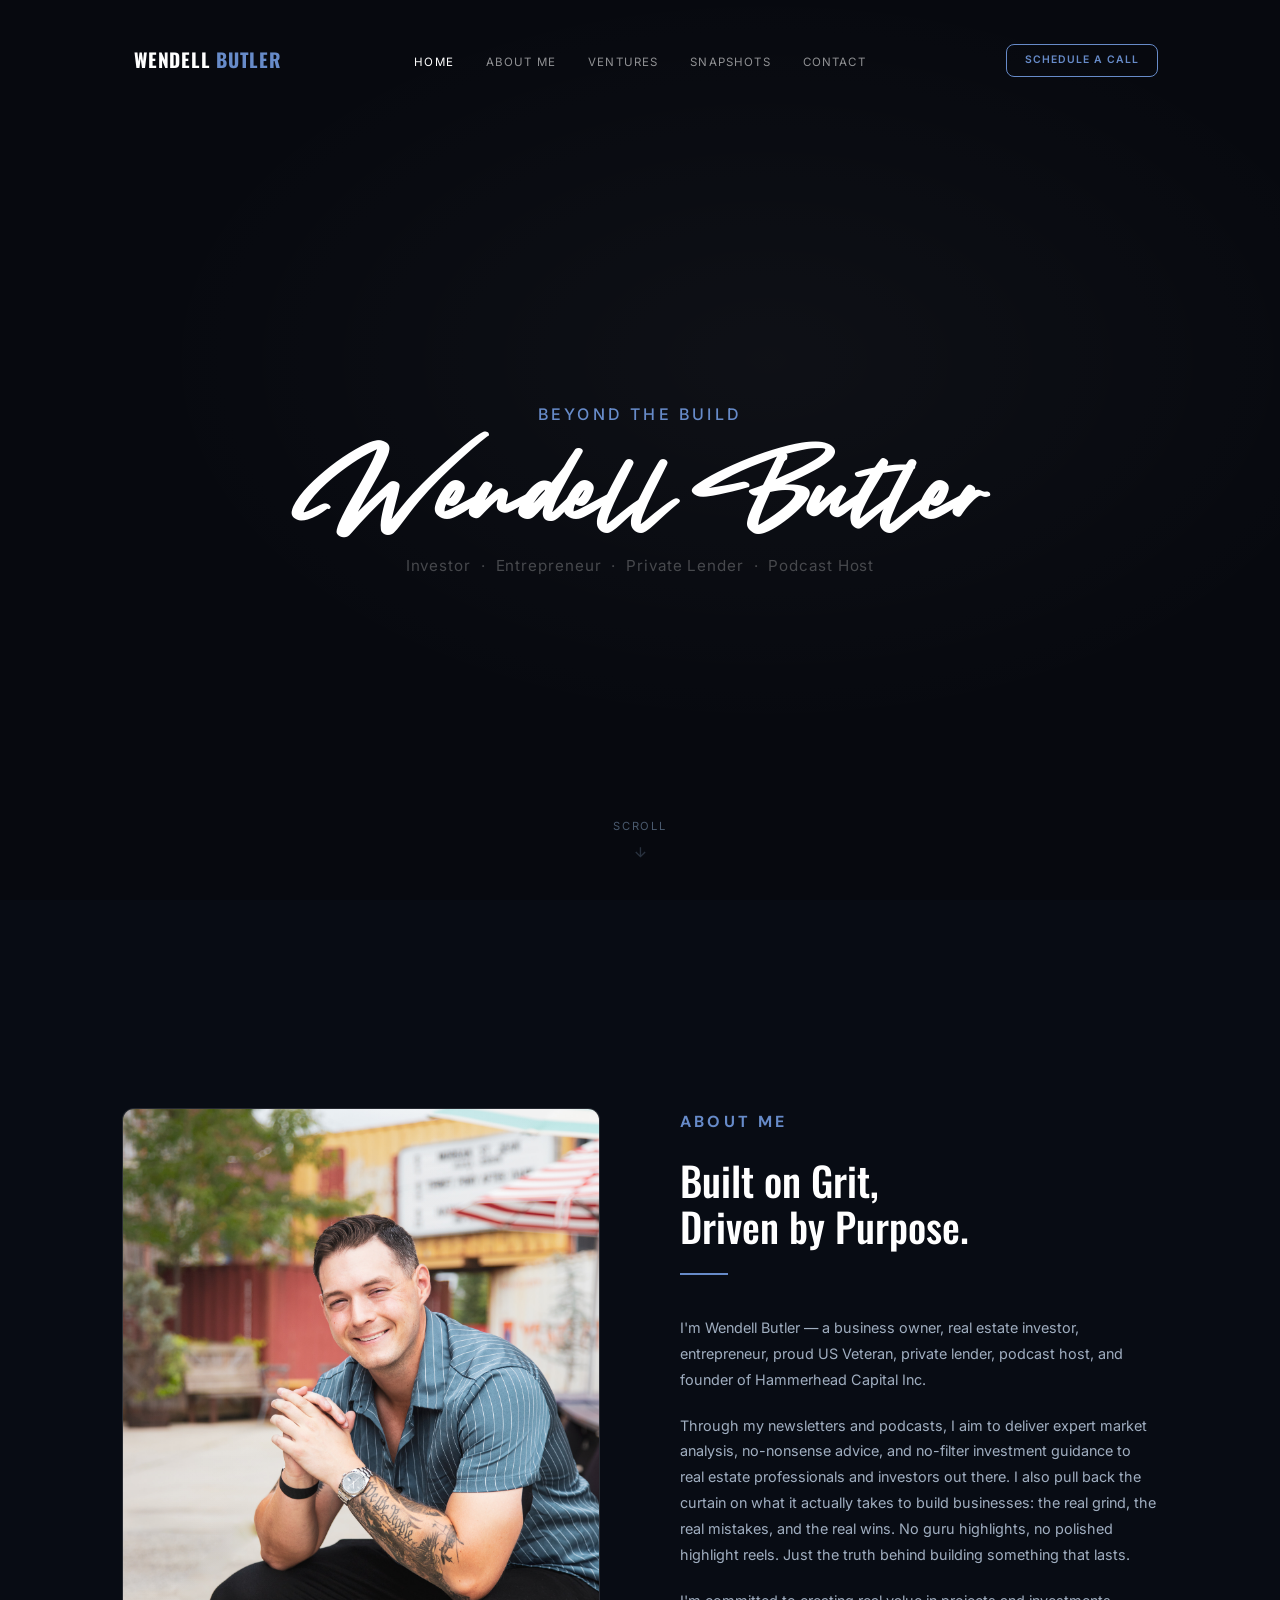
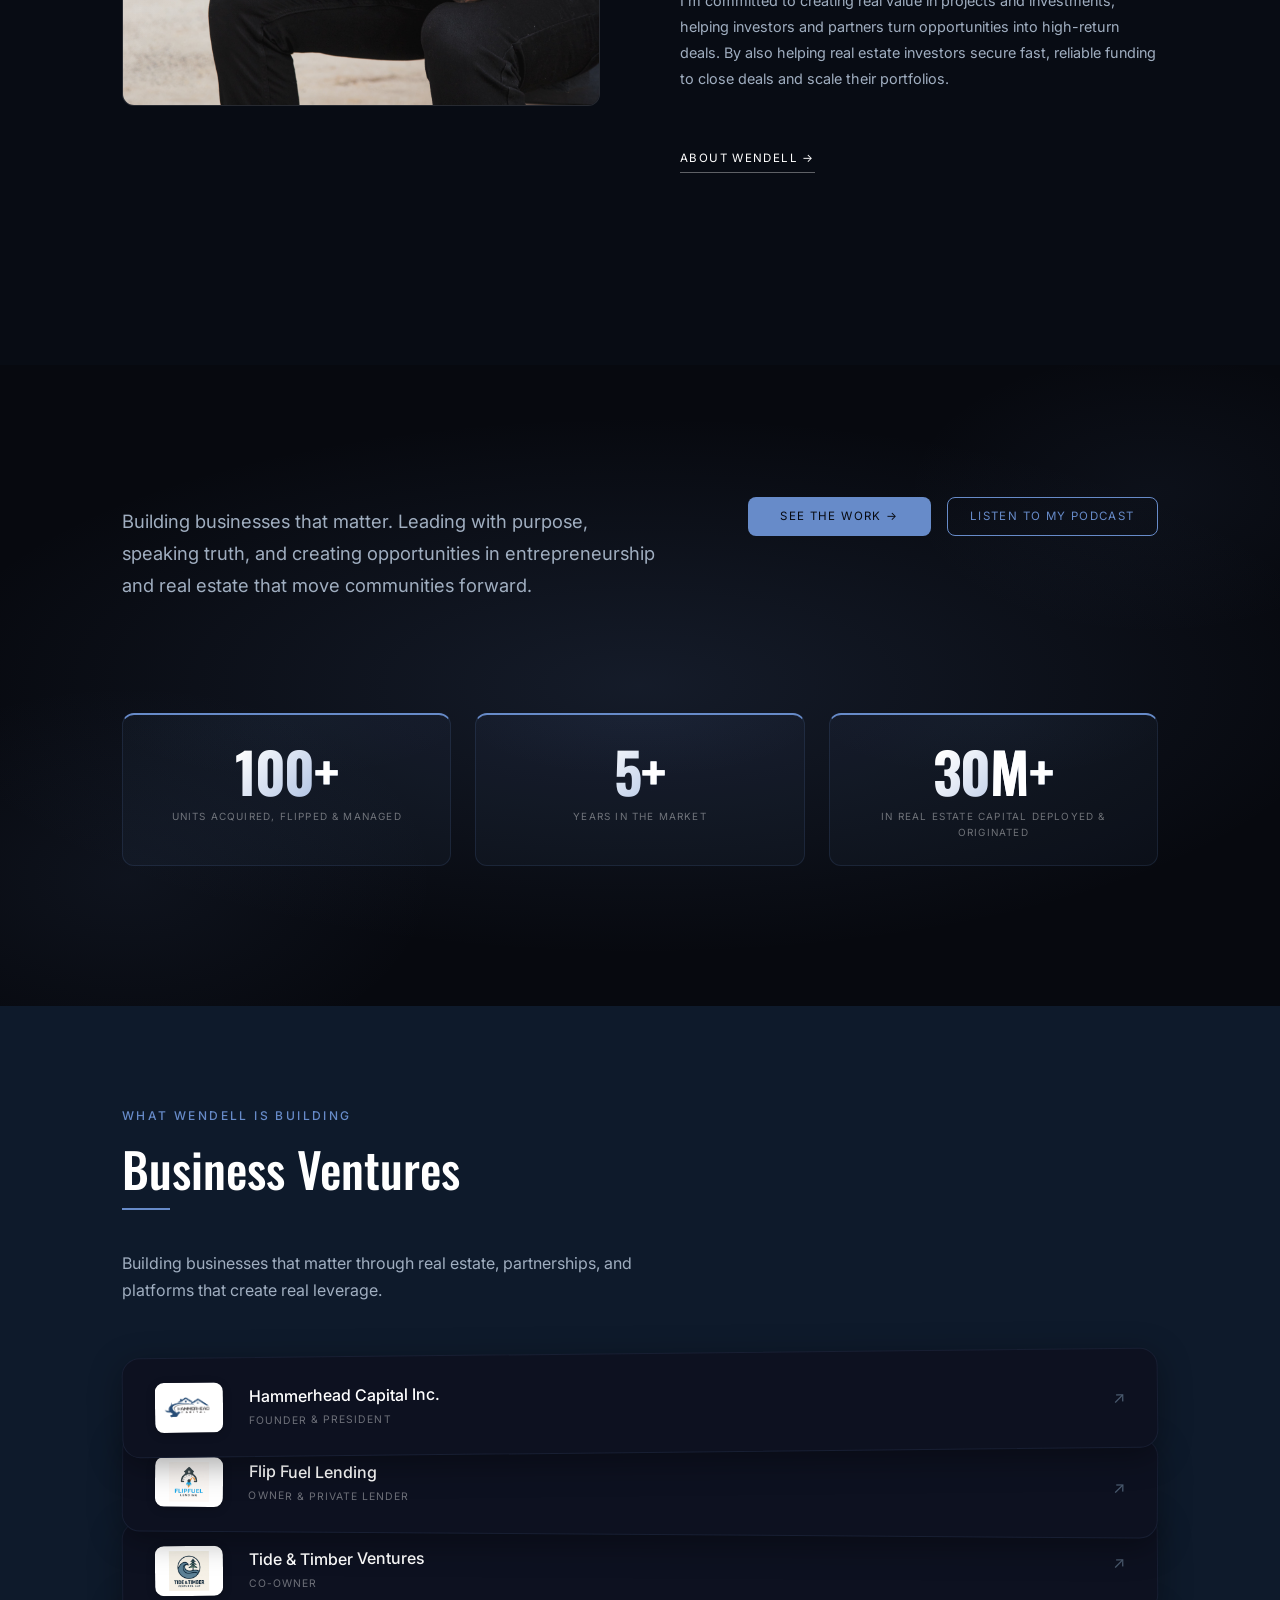
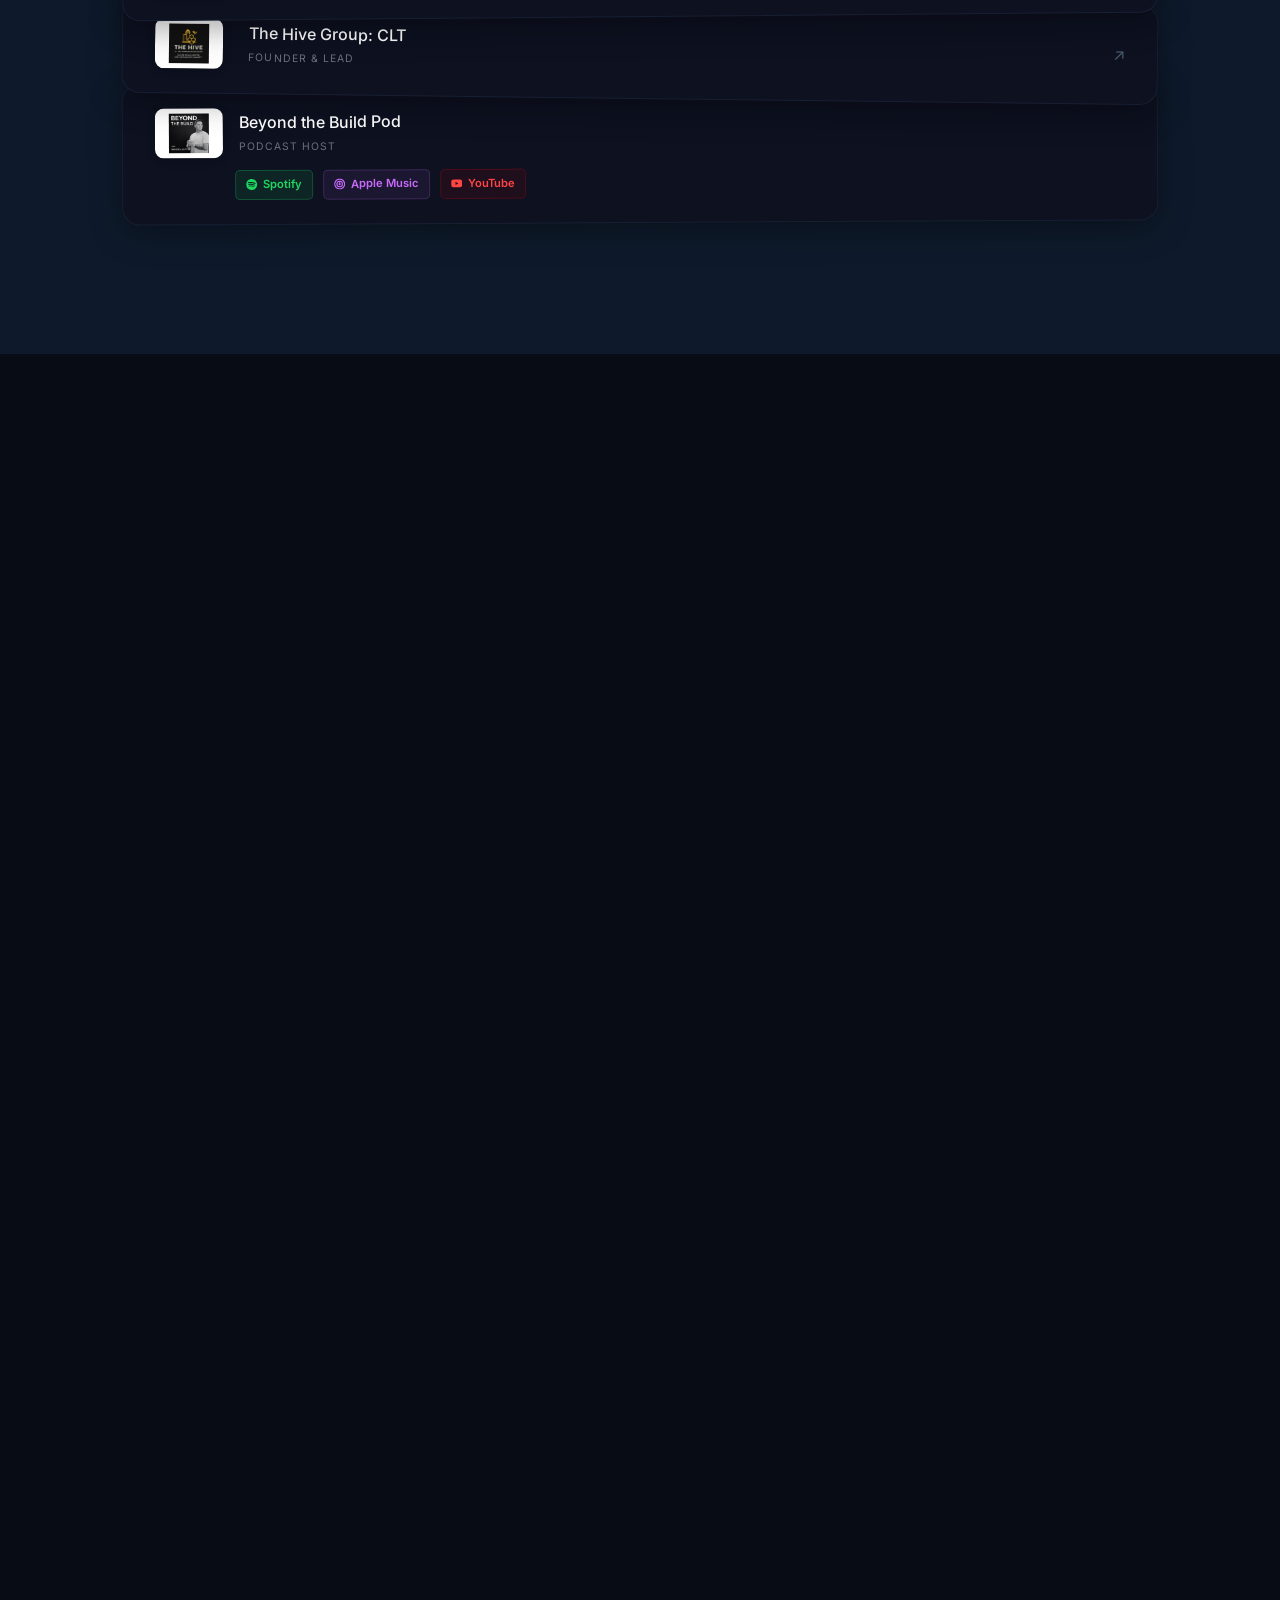
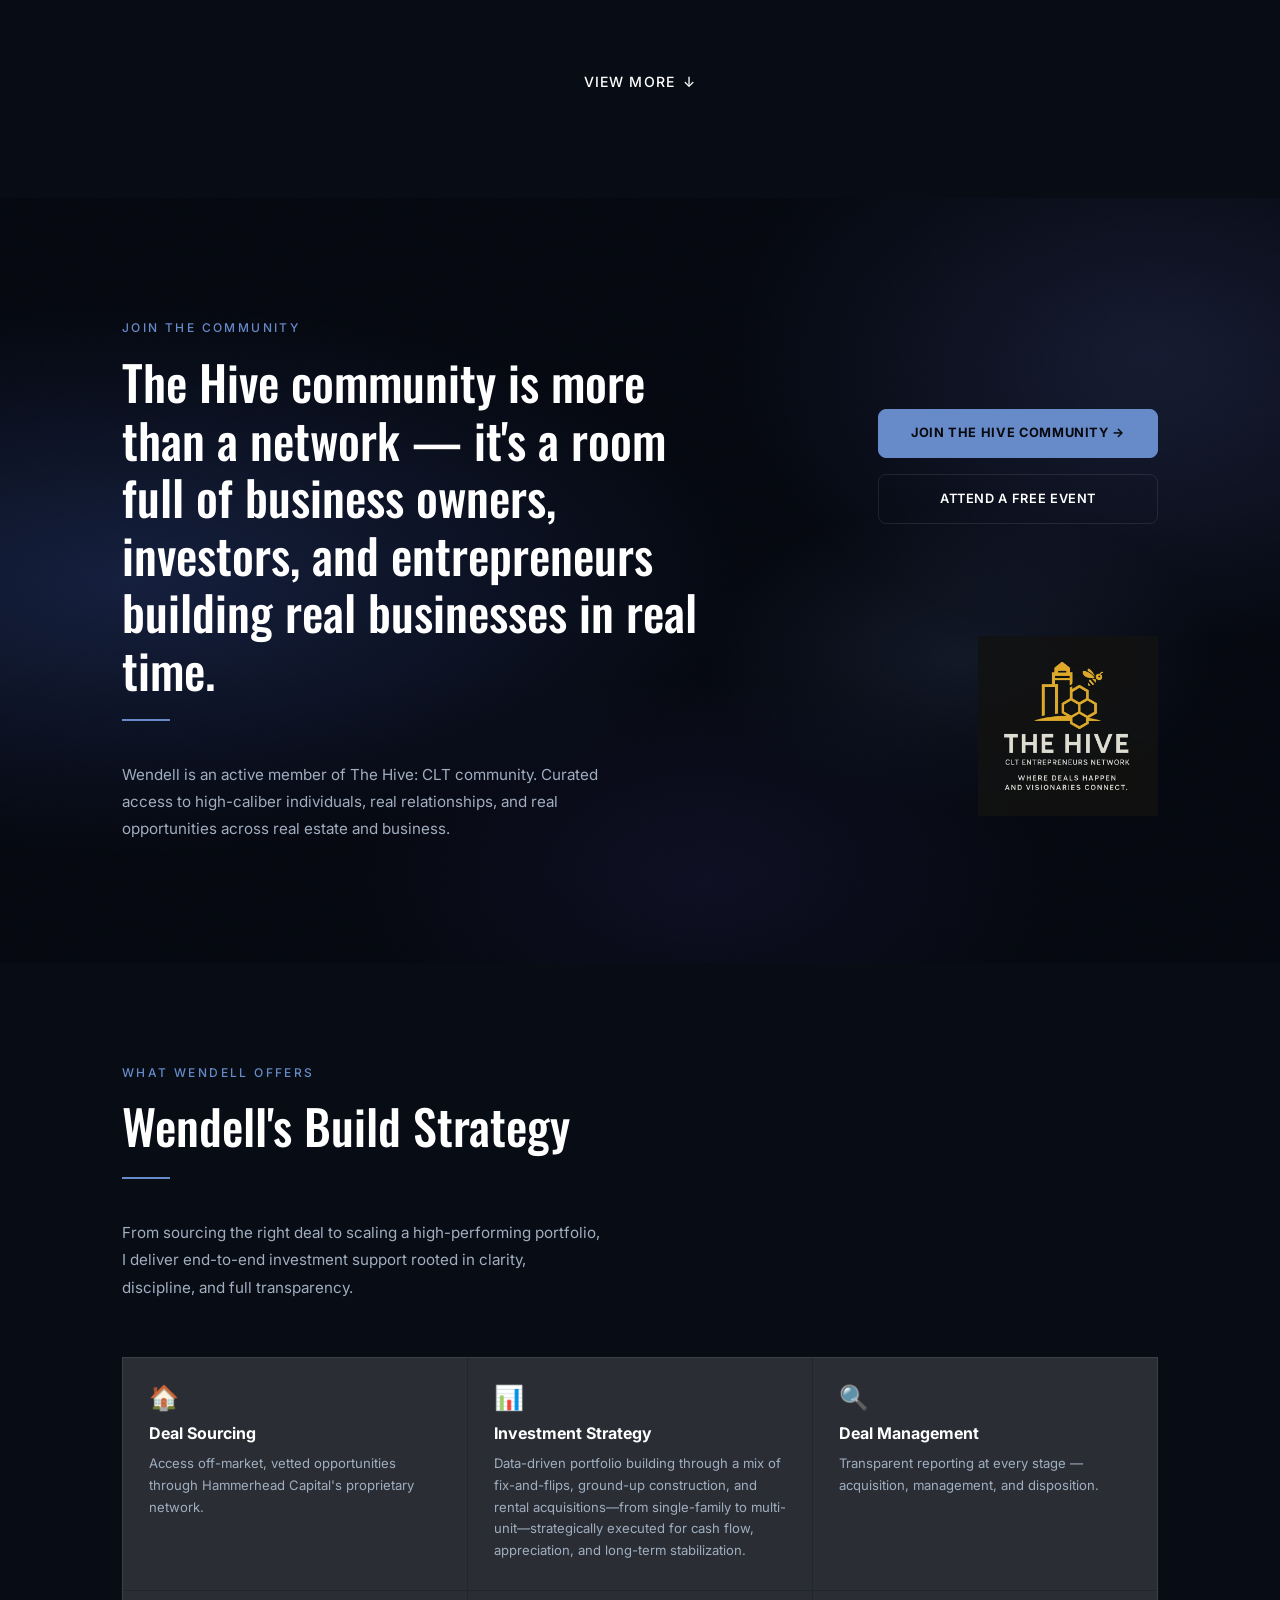
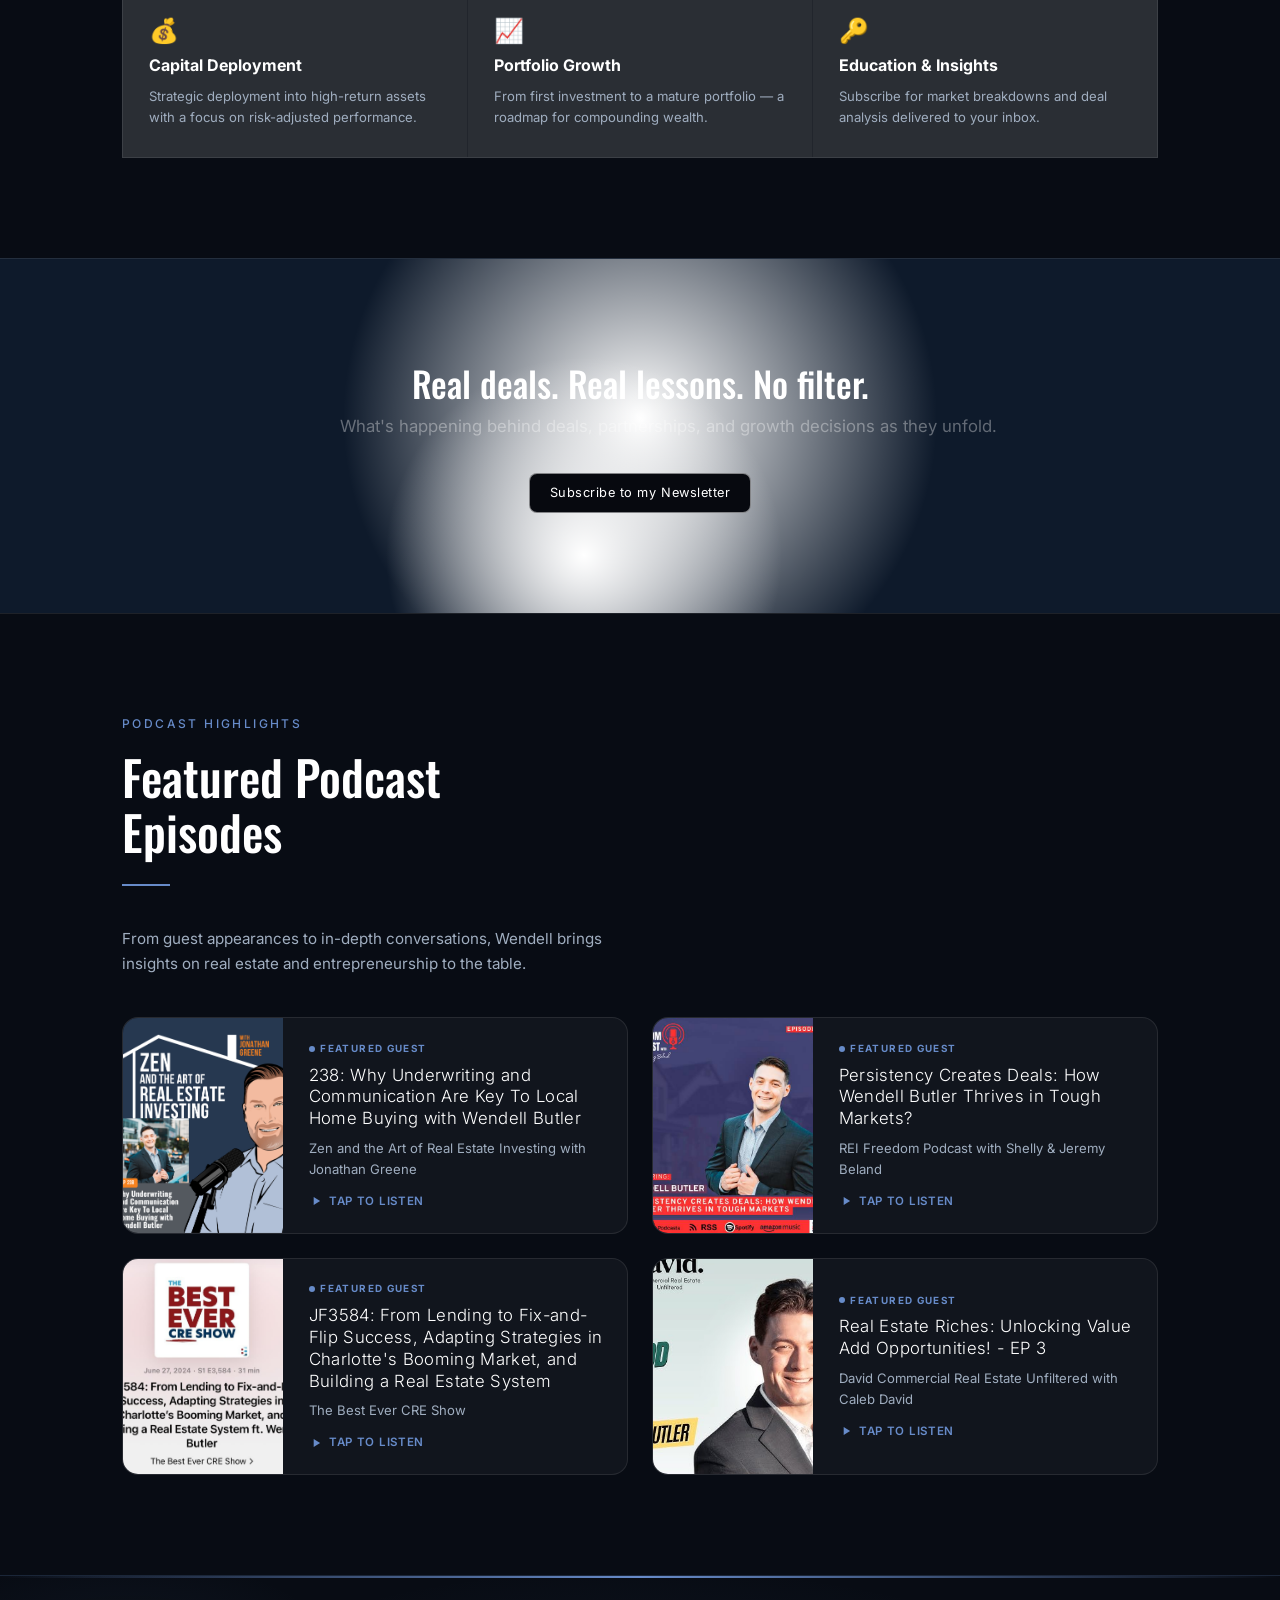
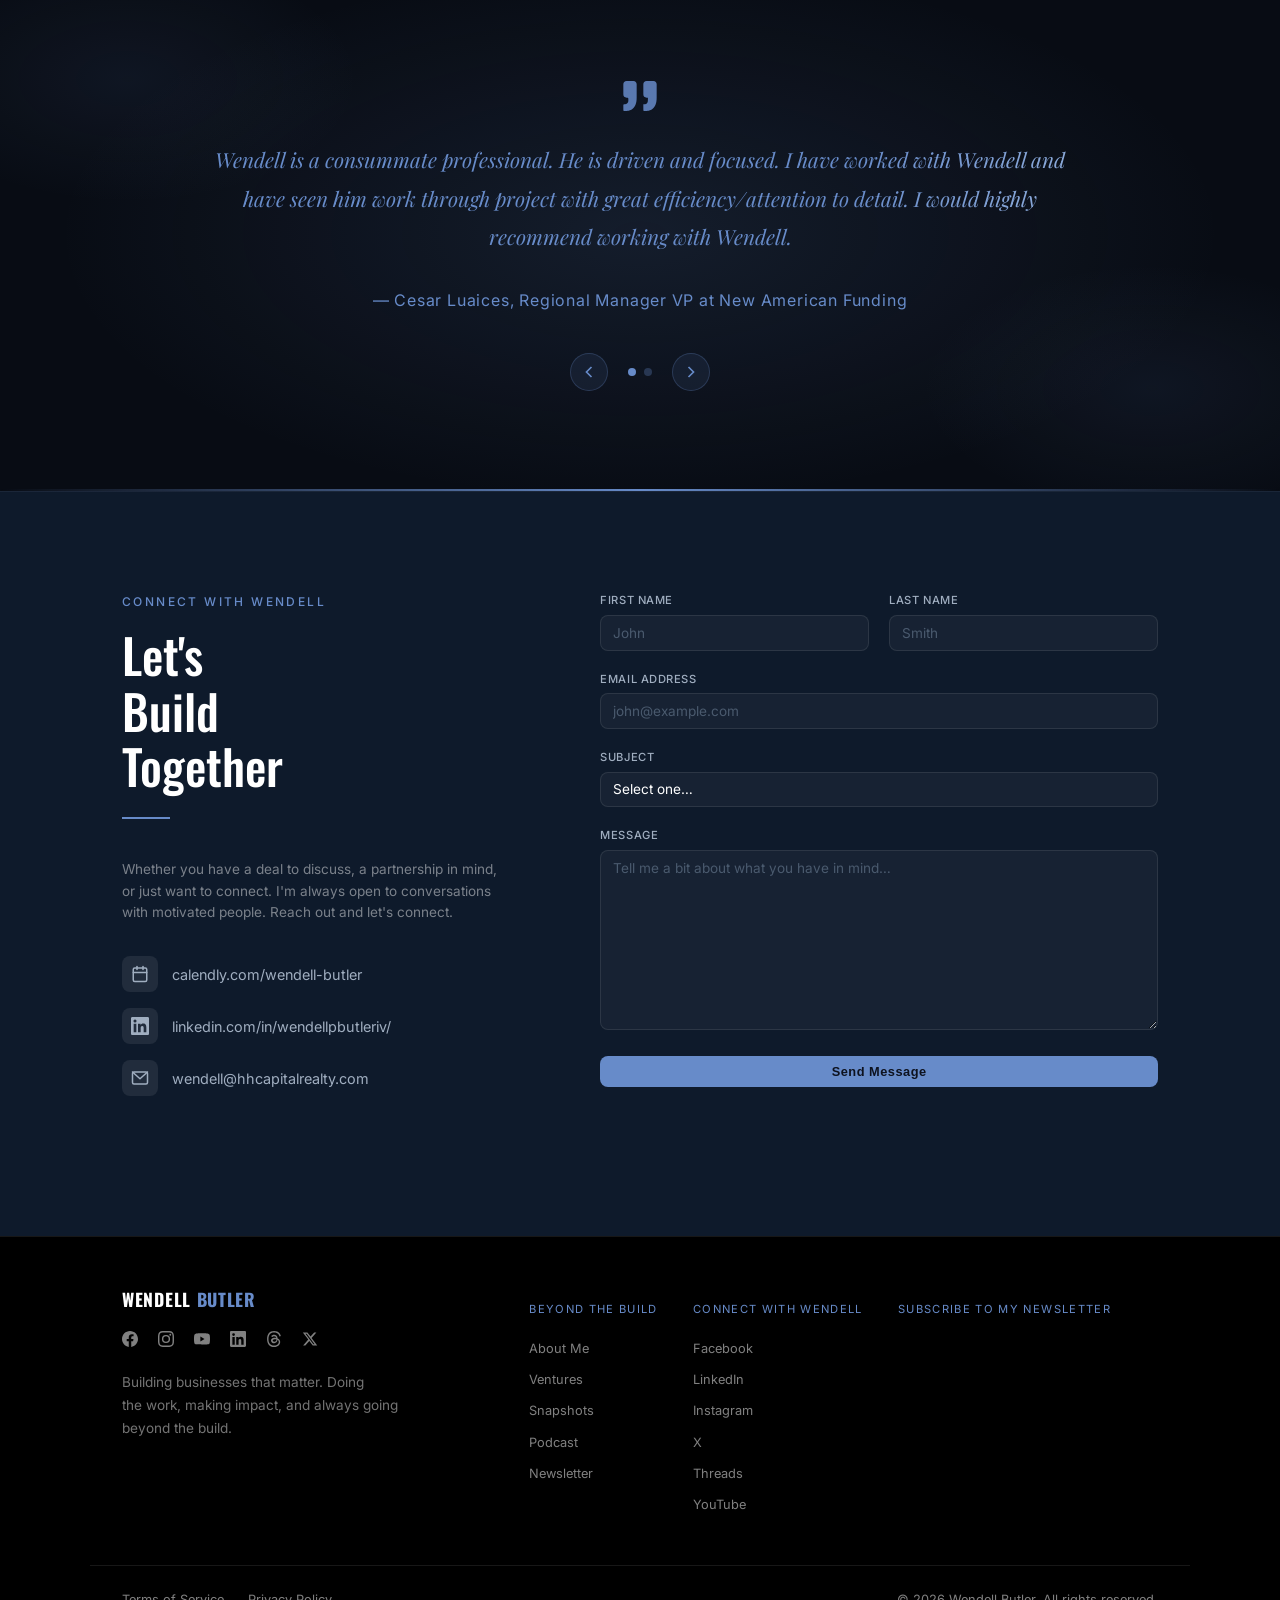
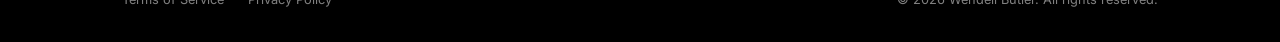
==== commit 272ecf65: "Update NC Scrape and Build Luxury Duet Project description Co-Authored-By: Claude Sonnet 4.6 <norepl" ====
--- a/index.html
+++ b/index.html
@@ -12,7 +12,7 @@
   <link href="https://fonts.googleapis.com/css2?family=DM+Sans:wght@700&family=Inter:wght@400;500;600;700&family=Oswald:wght@400;500;600;700&family=Playfair+Display:ital,wght@0,700;1,500&display=swap" rel="stylesheet" />
   <link rel="preload" href="smooth_fantasy (1)/Smooth Fantasy PersonalUseOnly.ttf" as="font" type="font/truetype" crossorigin="anonymous" />
 
-  <link rel="stylesheet" href="style.css?v=256" />
+  <link rel="stylesheet" href="style.css?v=257" />
 </head>
 <body>
 
@@ -277,7 +277,7 @@
           <div class="property-body">
             <p class="property-location">Charlotte, NC</p>
             <h3 class="property-name">NC Scrape and Build Luxury Duet Project</h3>
-            <p class="property-desc">Our $460K Charlotte acquisition is officially cleared for its next chapter: a luxury side-by-side duet with a projected $1.8M combined ARV. Demolition is done, utility work is in progress, and permits are the next big milestone.</p>
+            <p class="property-desc">The luxury duet project in Charlotte is officially moving forward, with demolition complete, permits secured, and vertical construction set to begin soon, targeting $1.8M in combined sales and fully funded by our passive partners.</p>
           </div>
         </div>
 
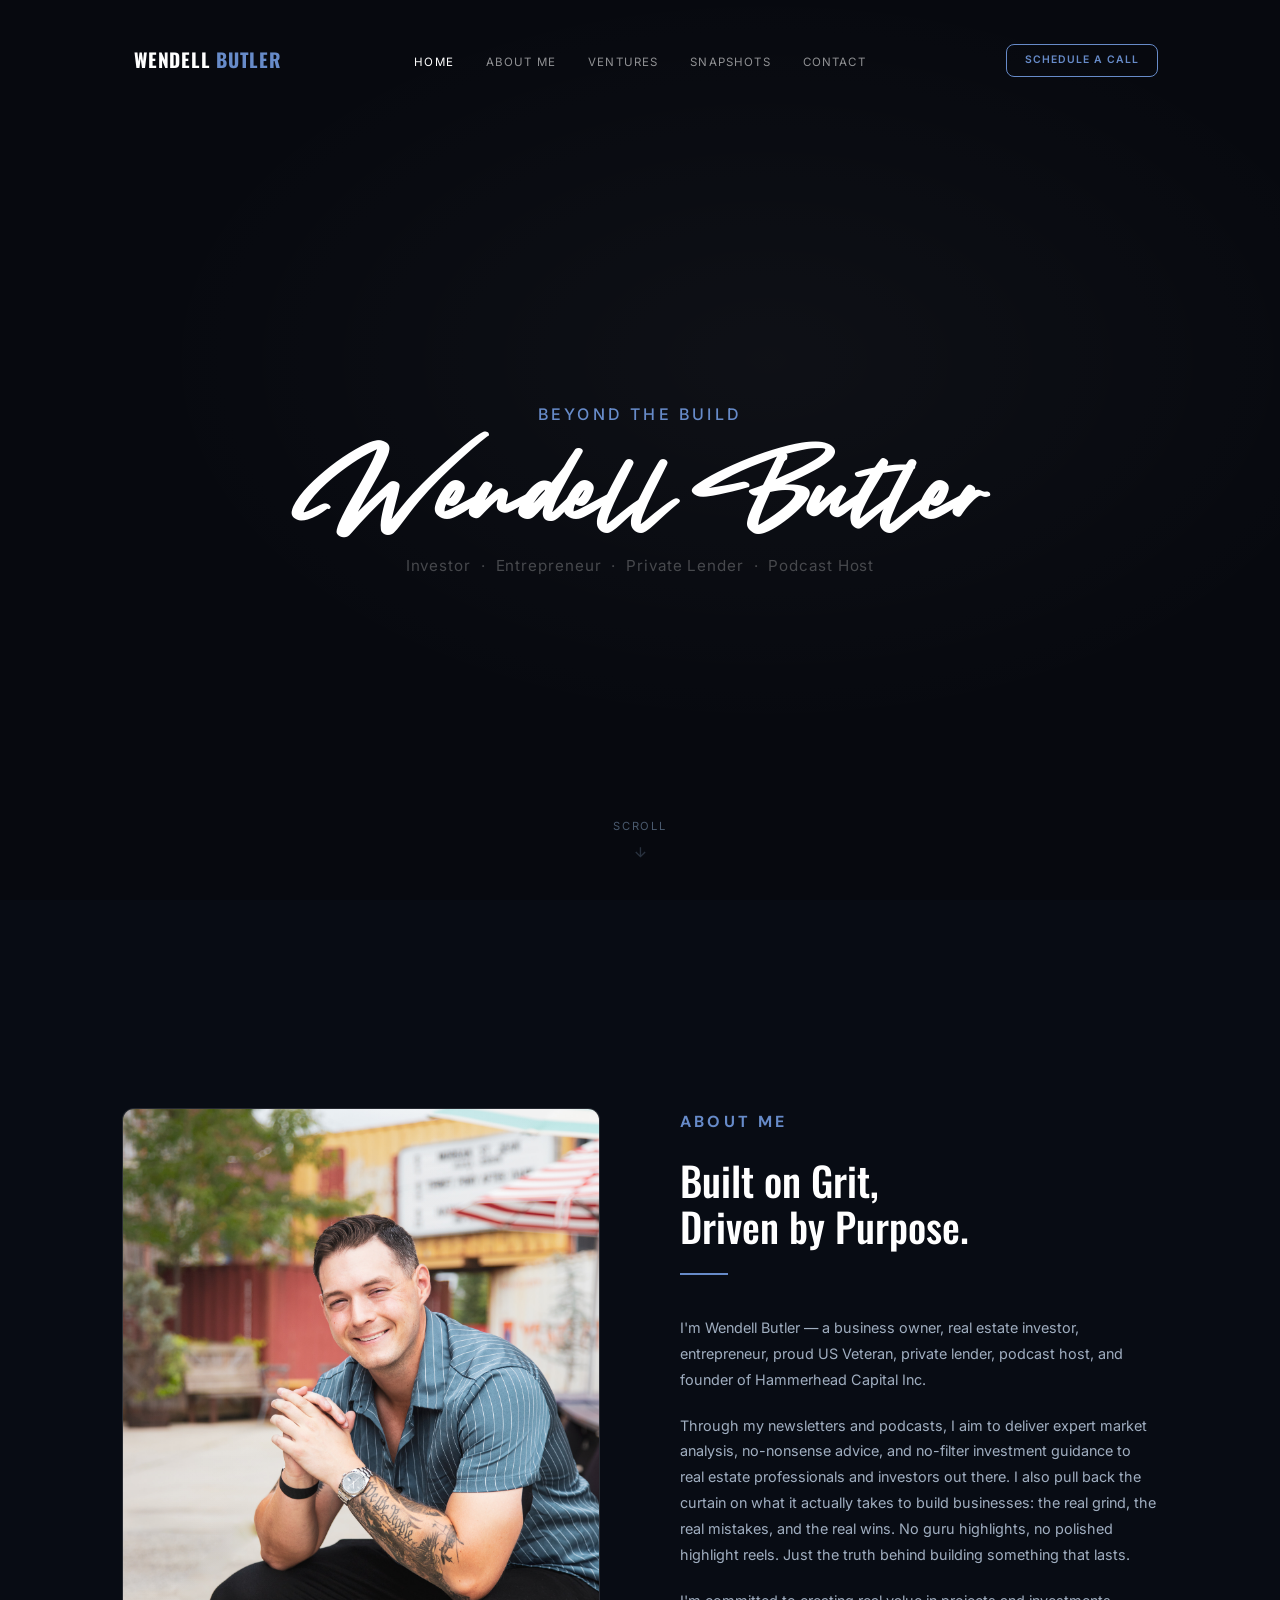
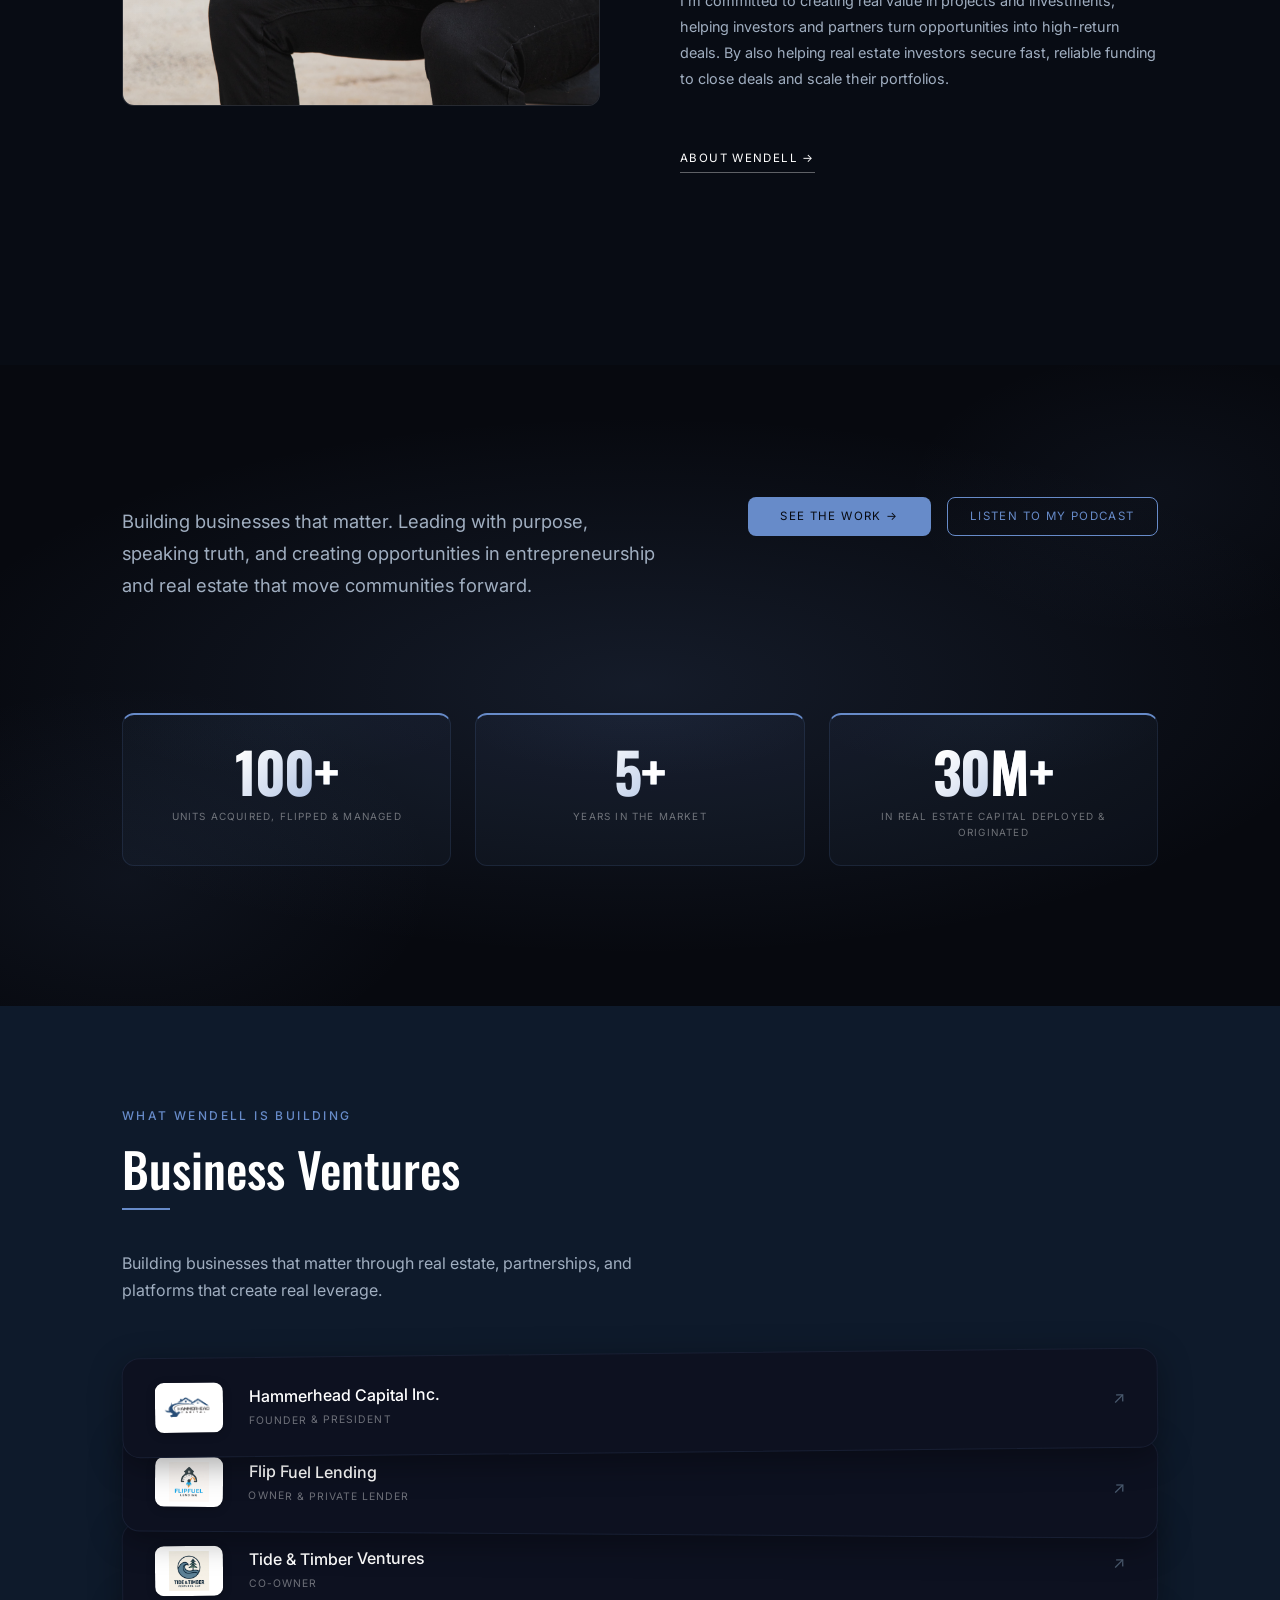
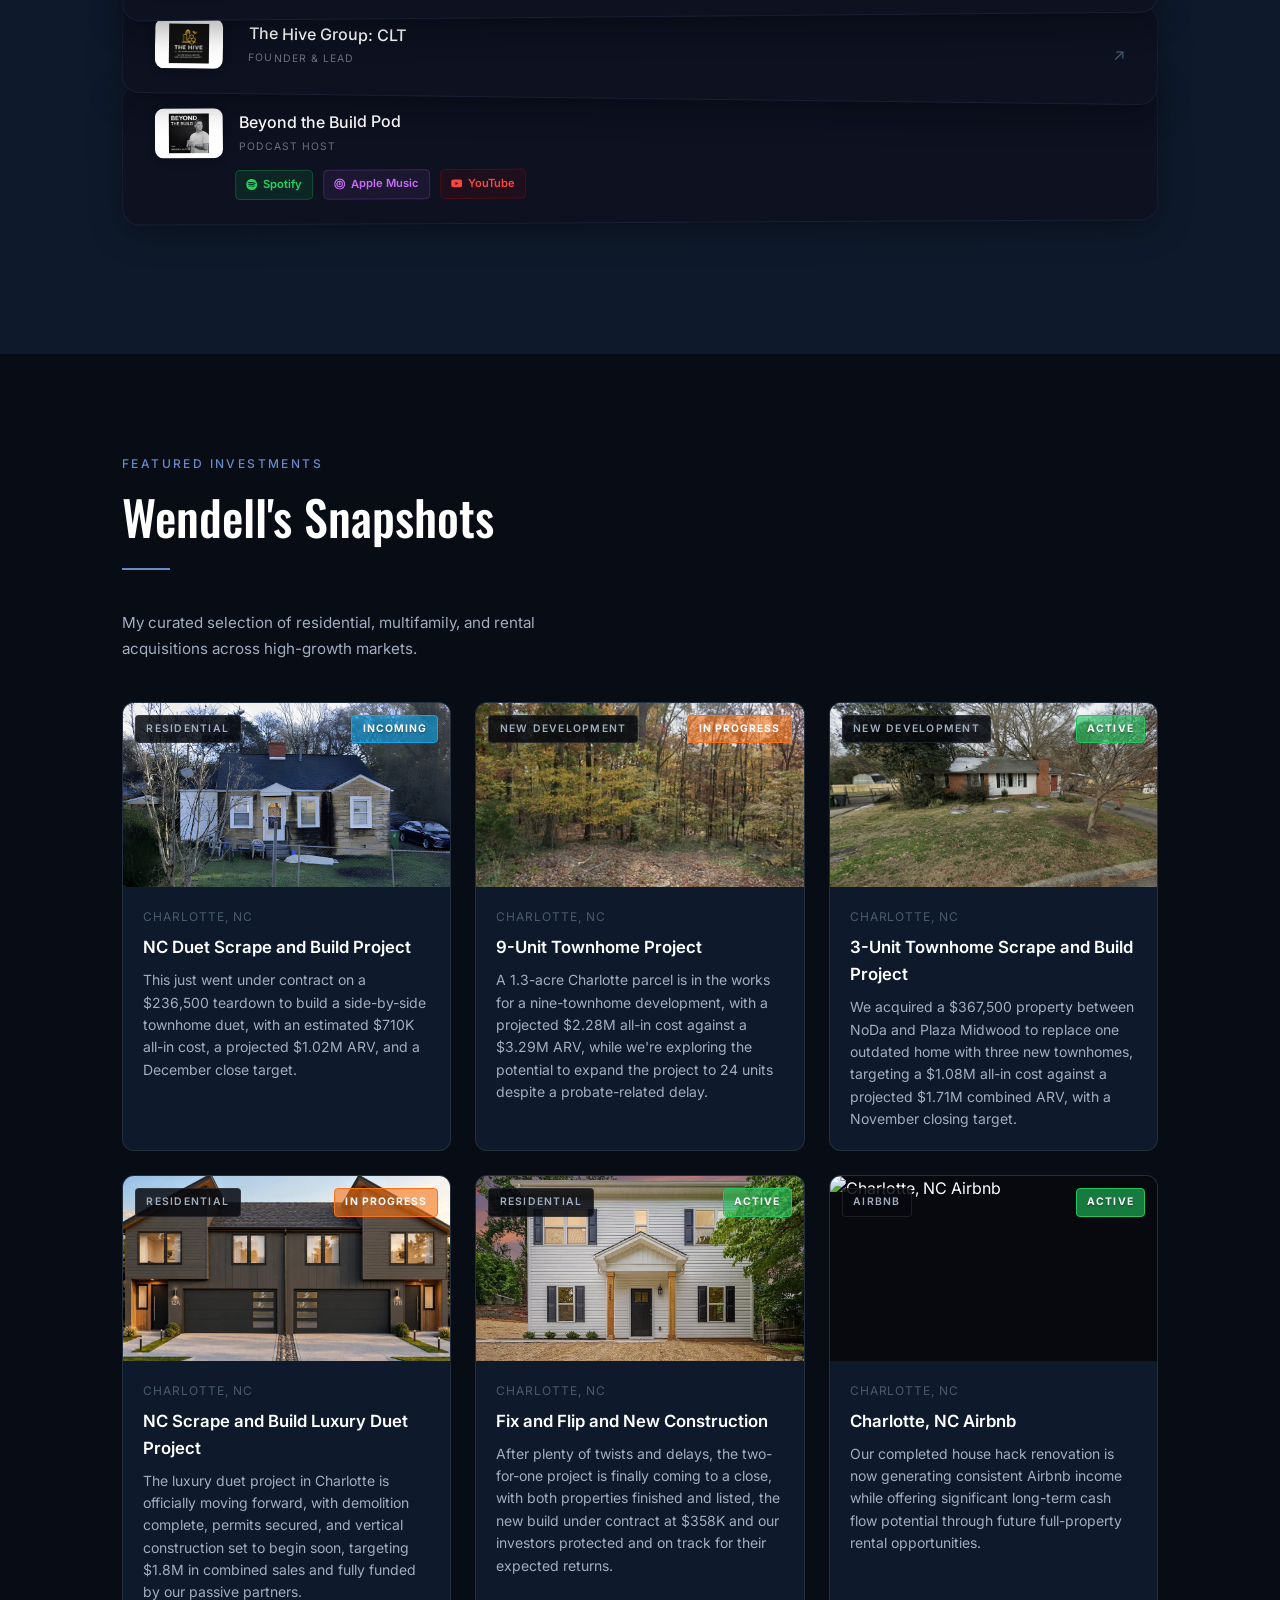
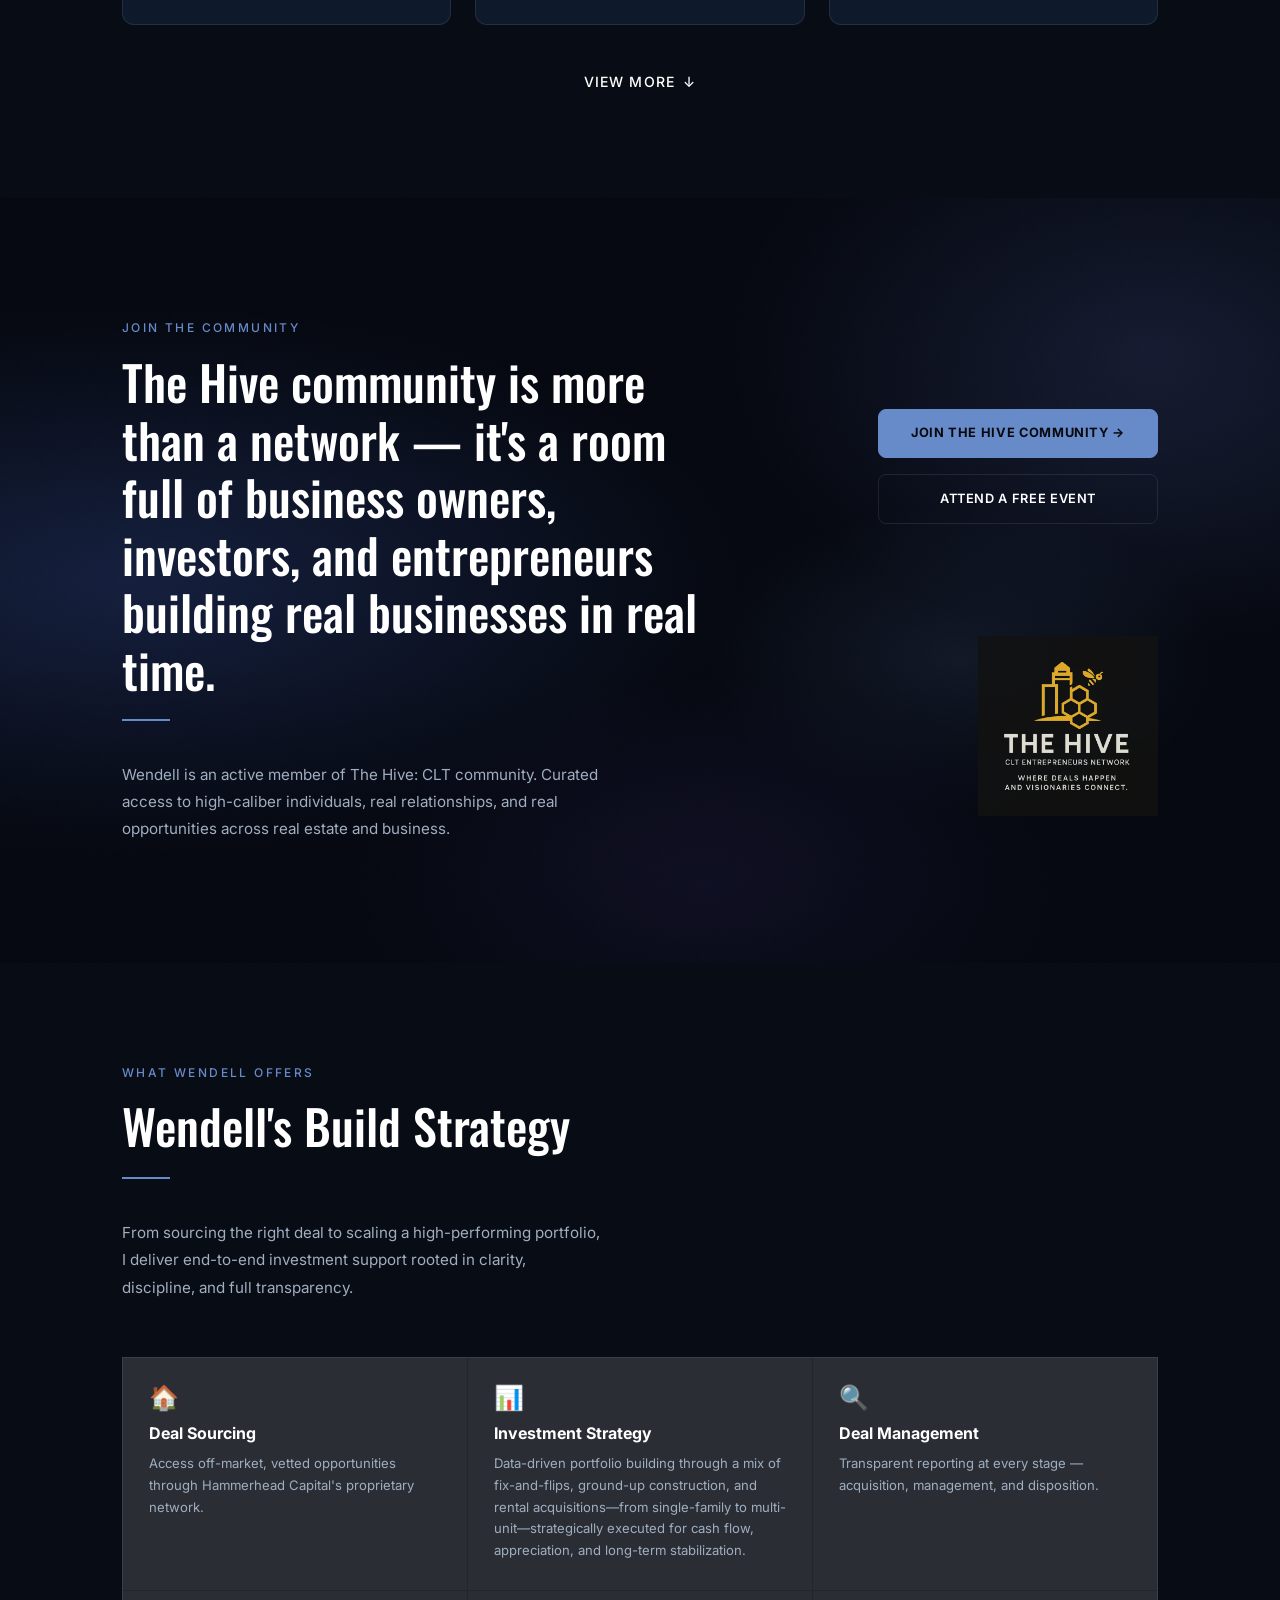
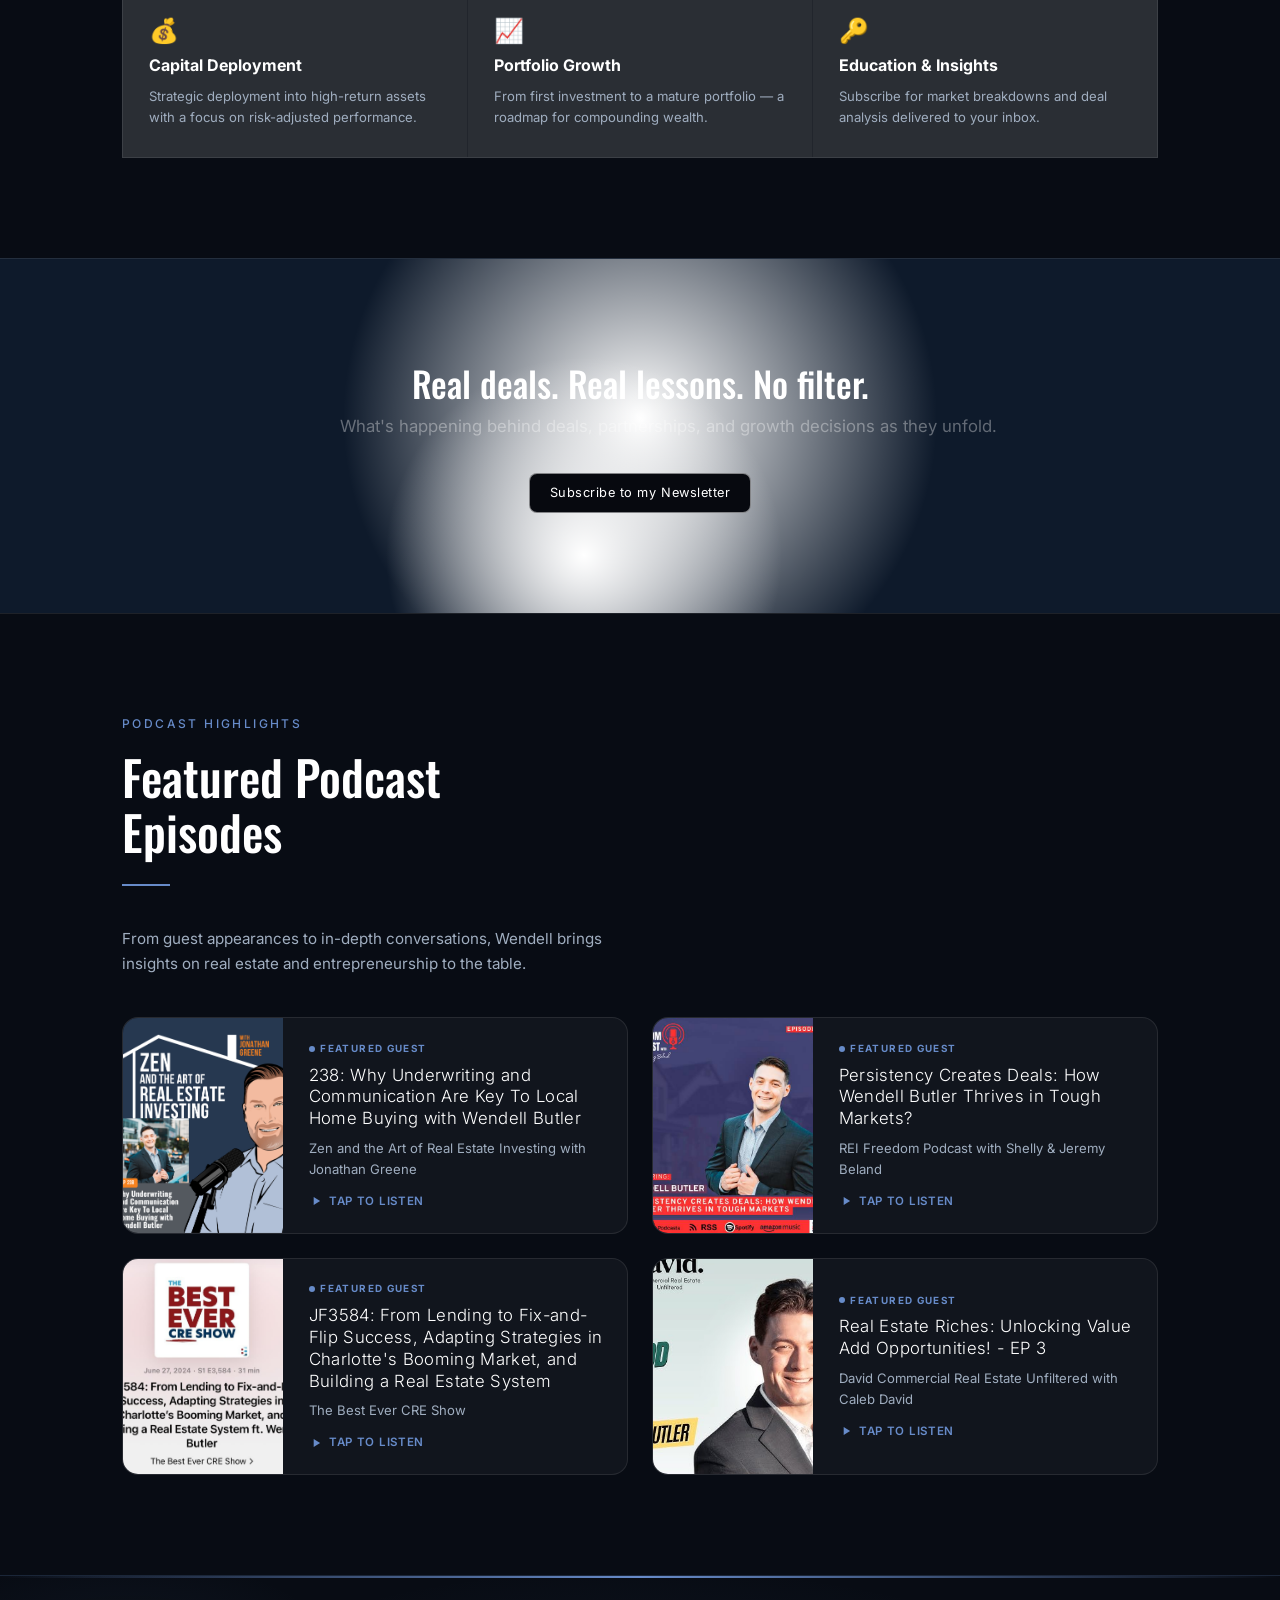
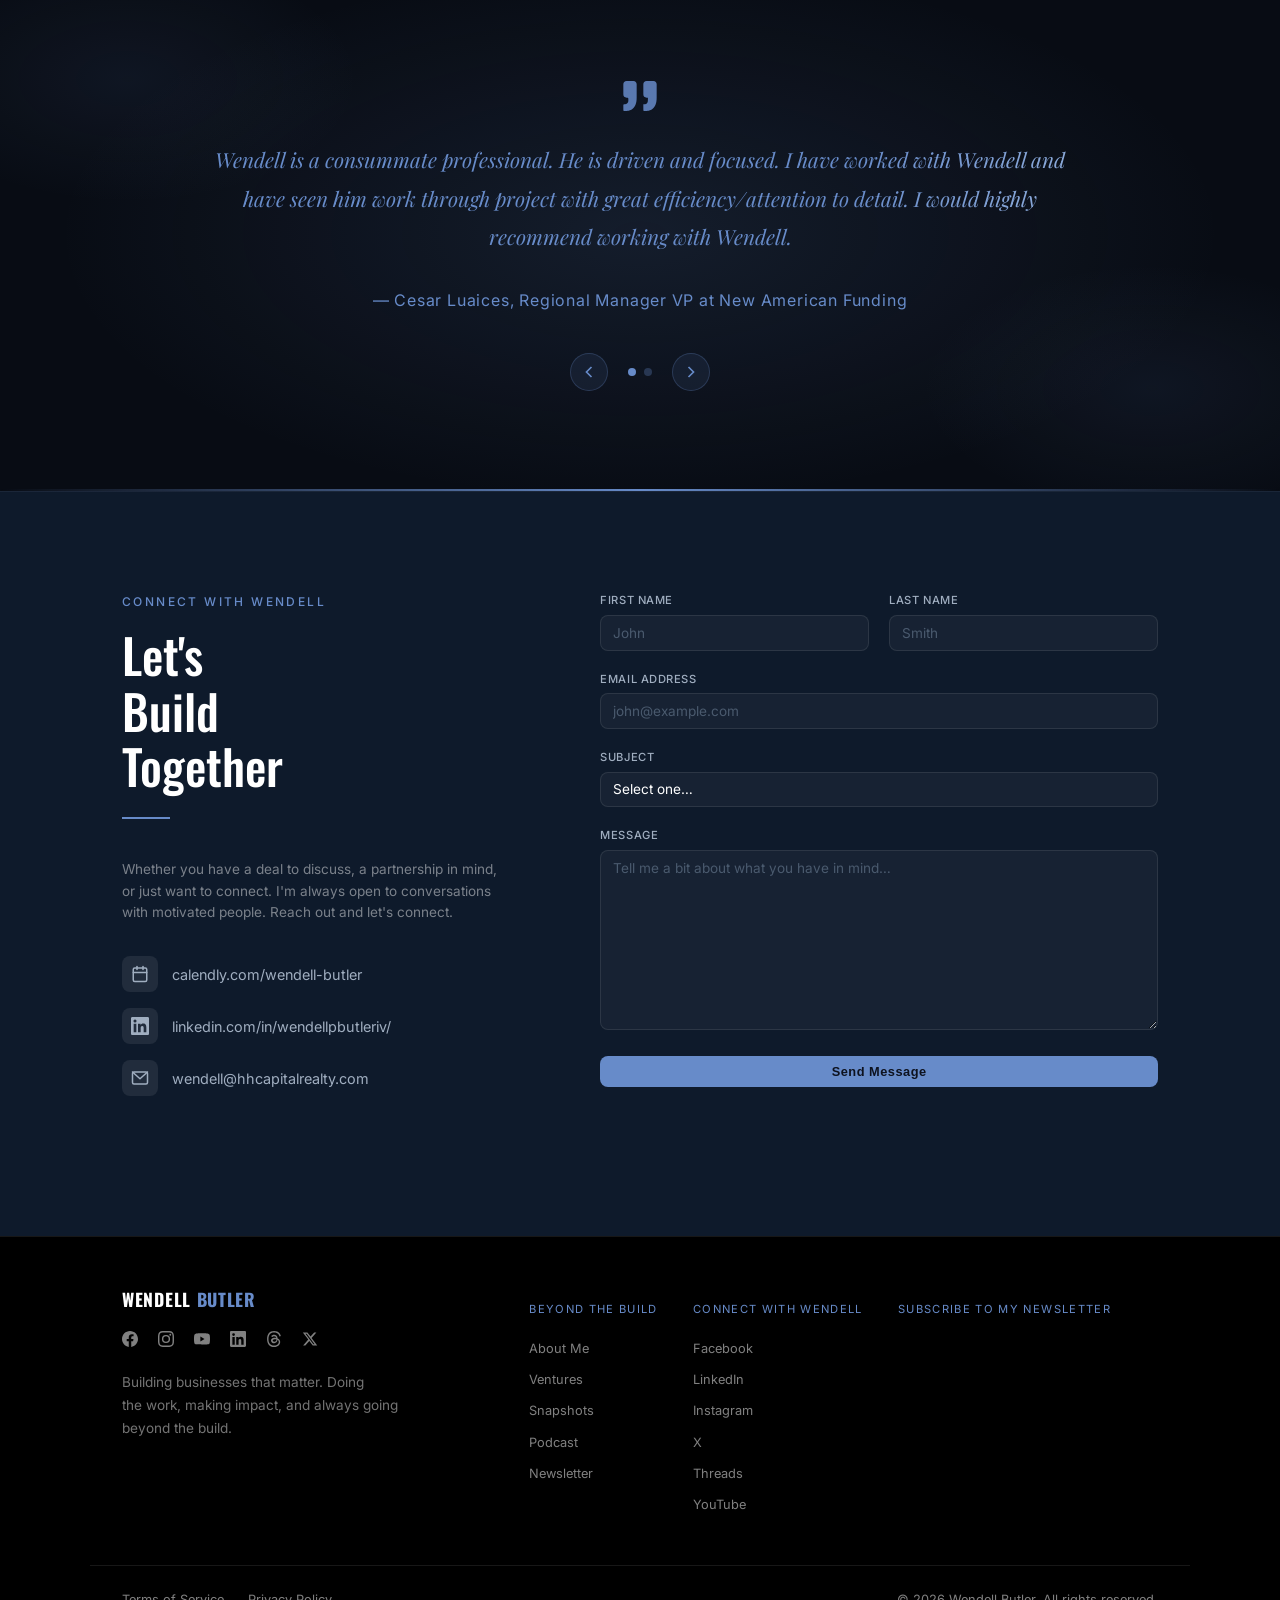
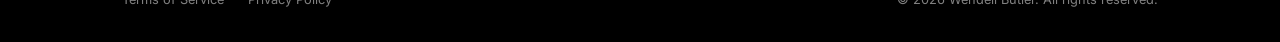
==== commit 8ad108a0: "Update Triplex New Development card with new image and description - Replace Triplex New Development" ====
--- a/index.html
+++ b/index.html
@@ -12,7 +12,7 @@
   <link href="https://fonts.googleapis.com/css2?family=DM+Sans:wght@700&family=Inter:wght@400;500;600;700&family=Oswald:wght@400;500;600;700&family=Playfair+Display:ital,wght@0,700;1,500&display=swap" rel="stylesheet" />
   <link rel="preload" href="smooth_fantasy (1)/Smooth Fantasy PersonalUseOnly.ttf" as="font" type="font/truetype" crossorigin="anonymous" />
 
-  <link rel="stylesheet" href="style.css?v=257" />
+  <link rel="stylesheet" href="style.css?v=258" />
 </head>
 <body>
 
@@ -314,14 +314,14 @@
 
         <div class="property-card reveal">
           <div class="property-image" style="padding:0;overflow:hidden;">
-            <img src="Triplex New Development.png" alt="Triplex New Development" style="width:100%;height:100%;object-fit:cover;display:block;" />
+            <img src="Triplex New Development Site.webp" alt="Triplex New Development" style="width:100%;height:100%;object-fit:cover;display:block;" />
             <span class="property-type-badge">Development</span>
             <span class="property-status status-new">In Progress</span>
           </div>
           <div class="property-body">
             <p class="property-location">Charlotte, NC</p>
             <h3 class="property-name">Triplex New Development</h3>
-            <p class="property-desc">We closed on a $75K land deal in May to build three side-by-side townhomes, with an estimated $735K all-in cost, $1.11M in projected sales, and permits expected soon ahead of an 8–12 month exit timeline.</p>
+            <p class="property-desc">After navigating Mecklenburg County permitting delays, the three-townhome project is finally ready to take shape, with permits in hand, site work underway, and projected sales of $1.11M across all three units.</p>
           </div>
         </div>
 
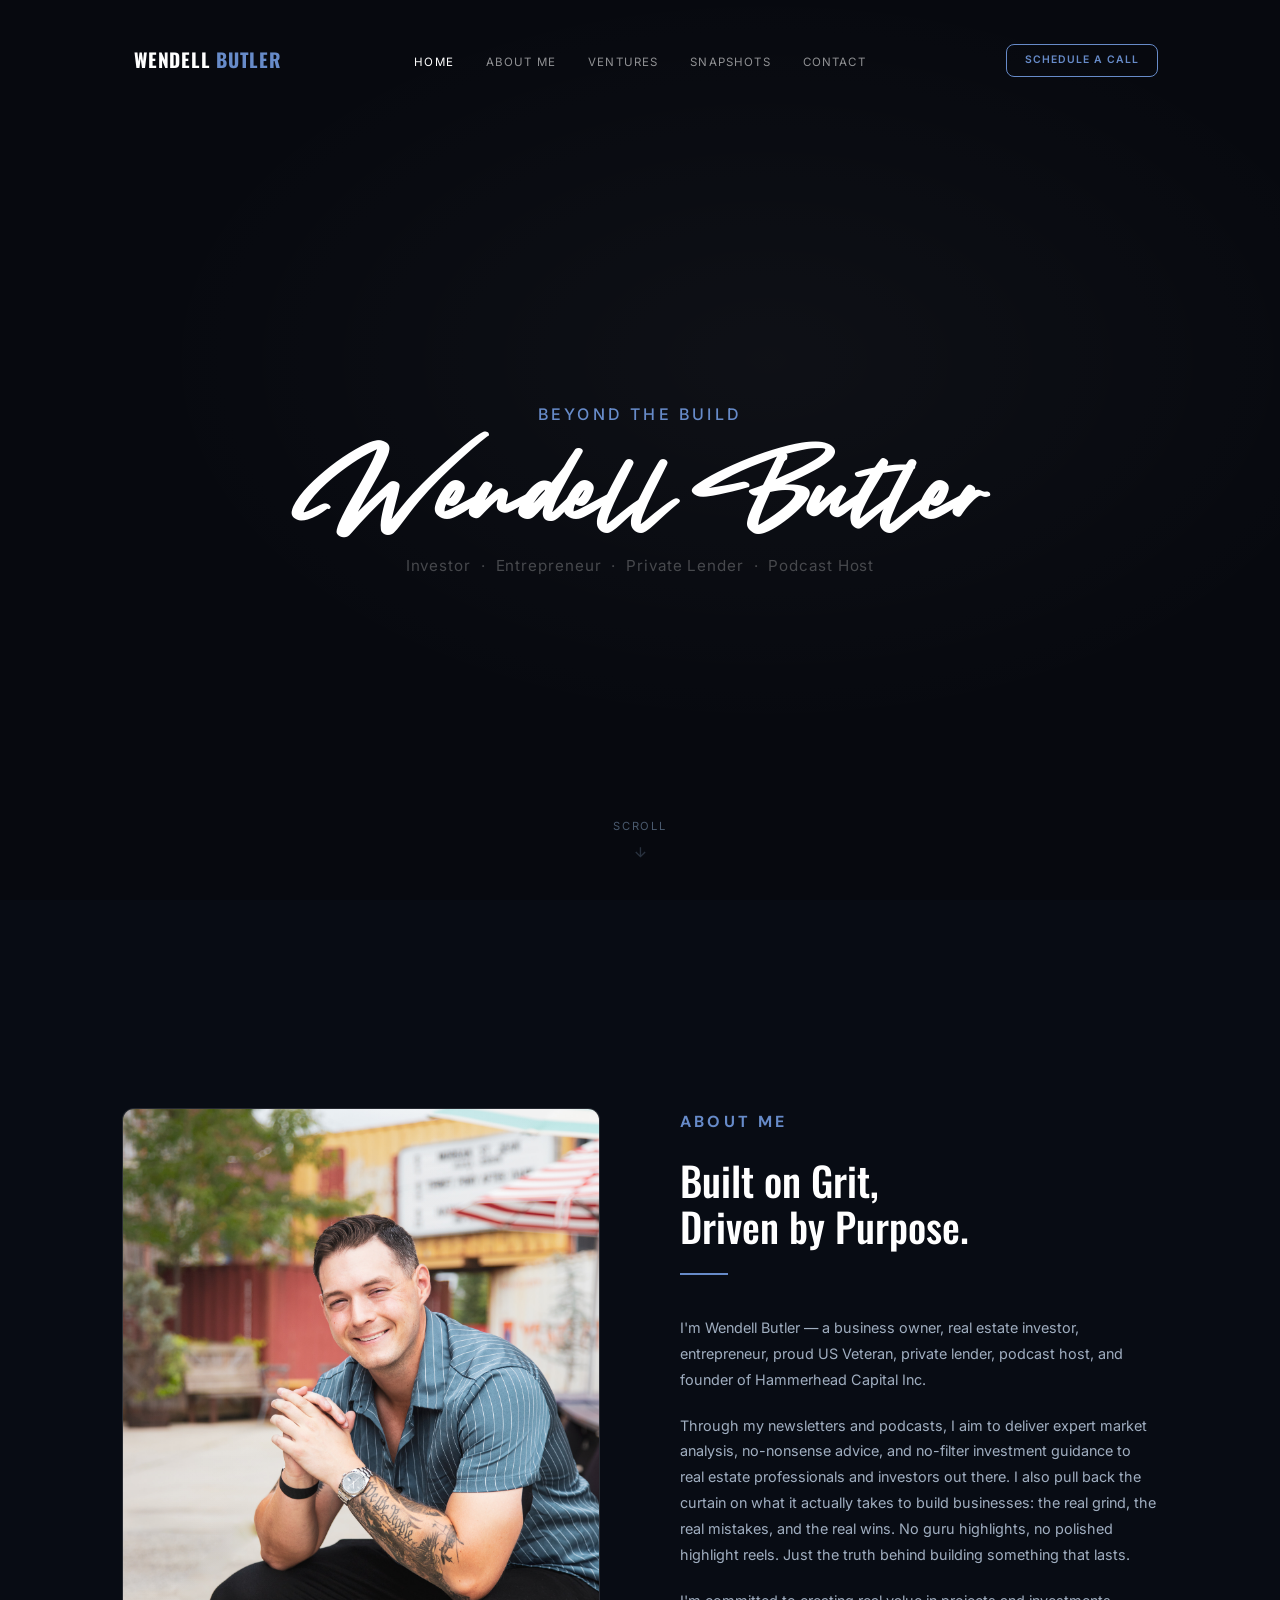
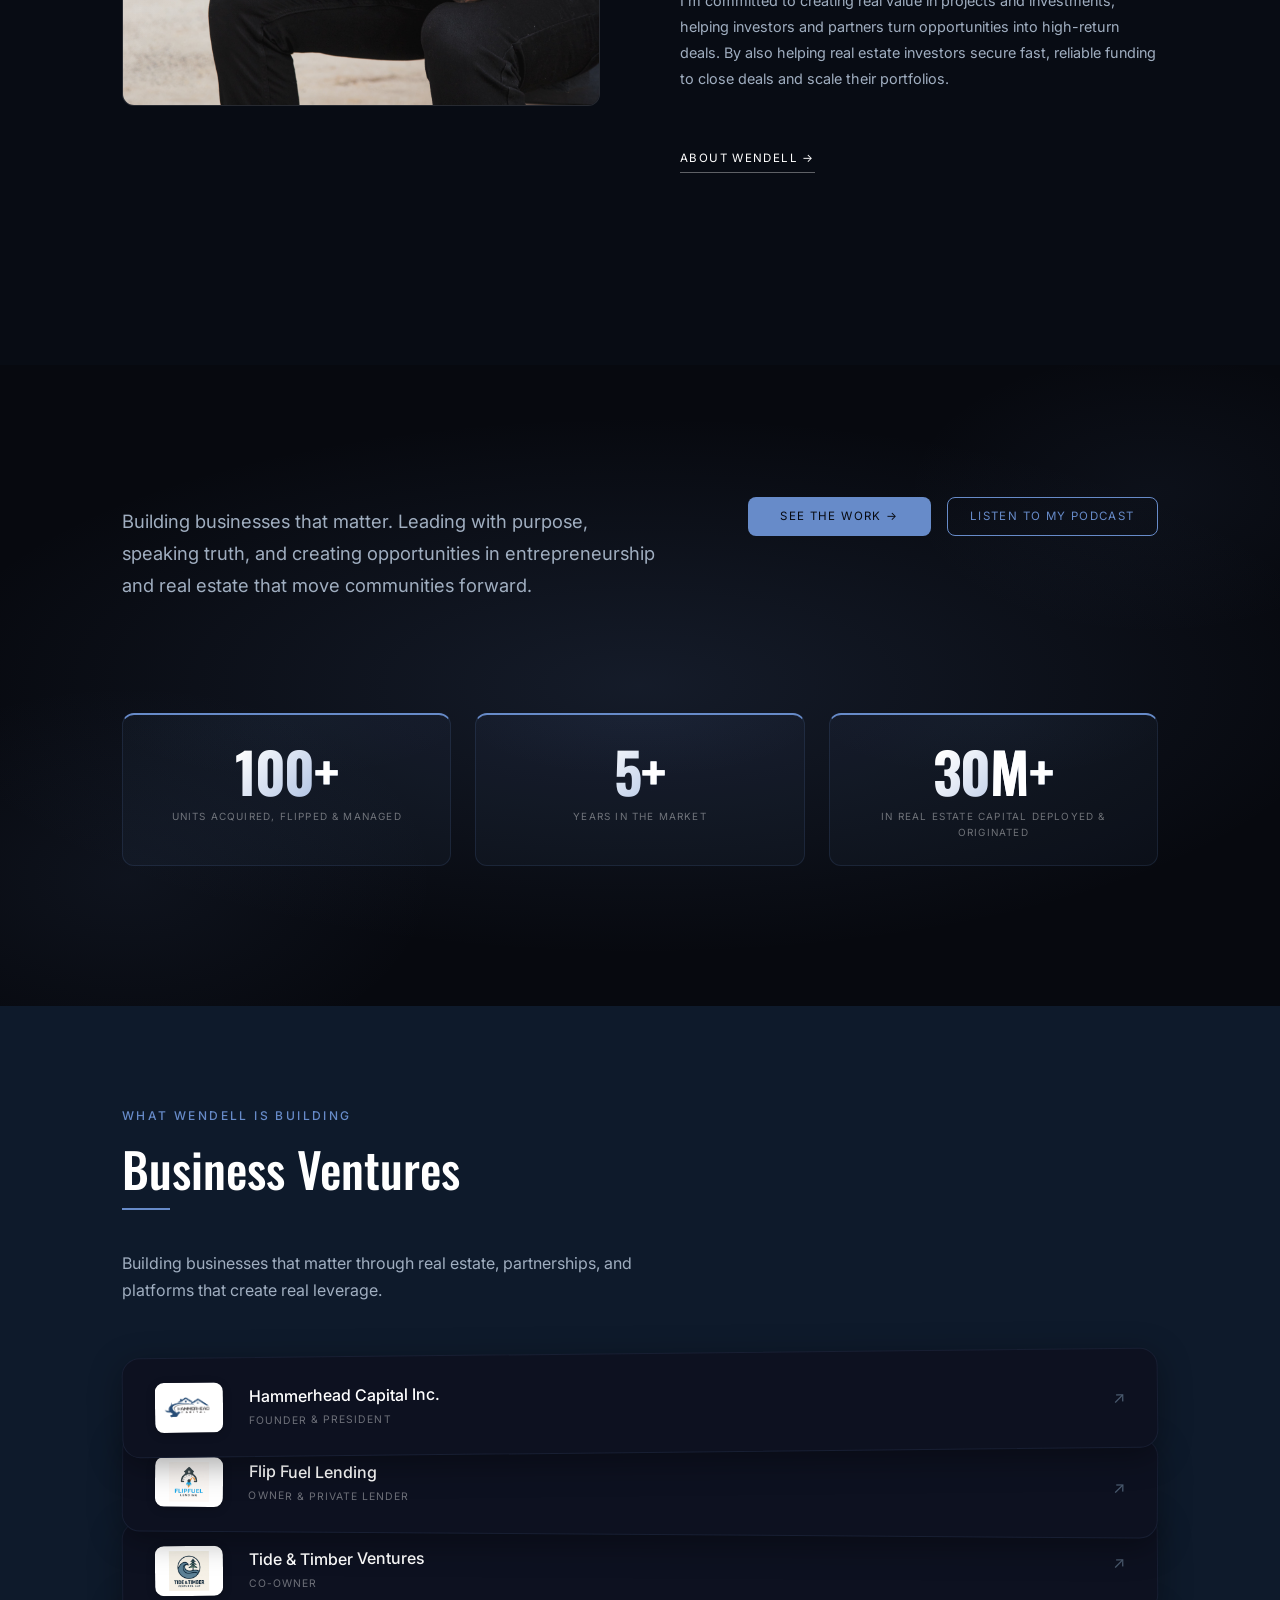
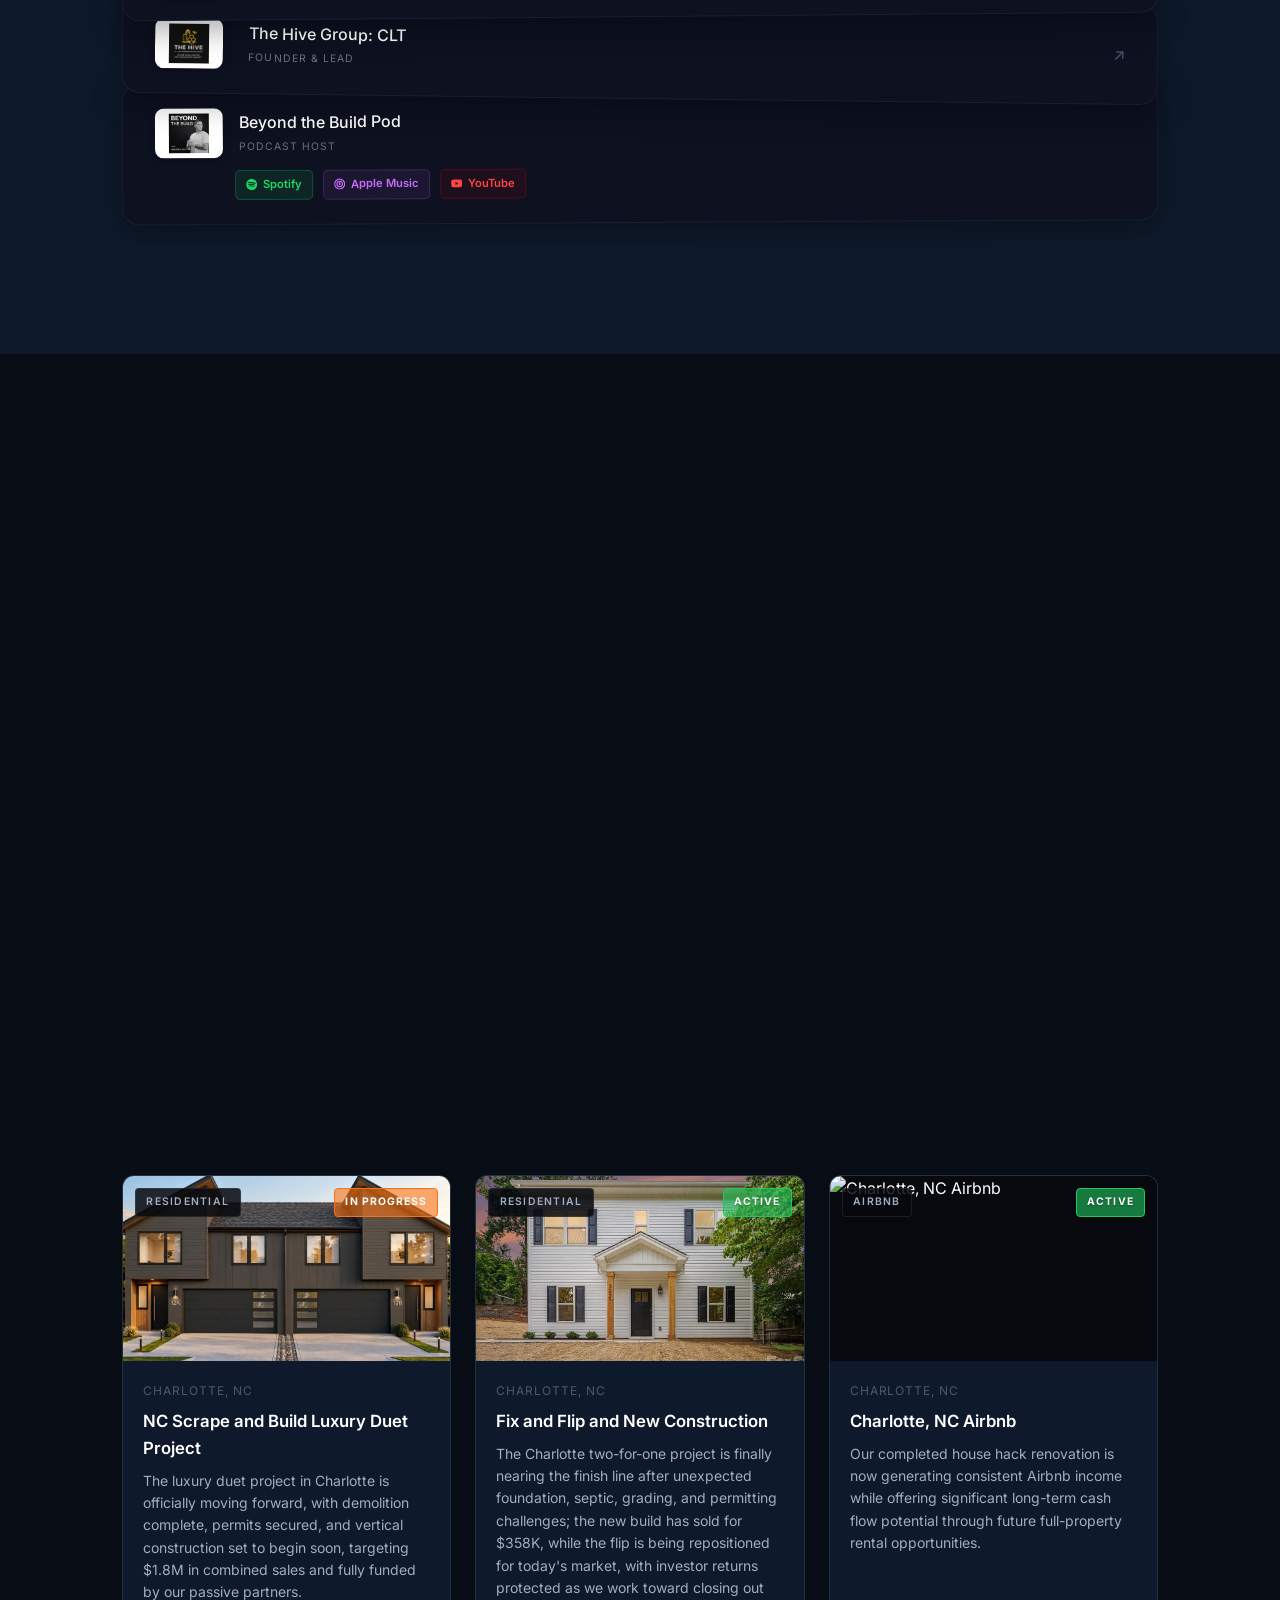
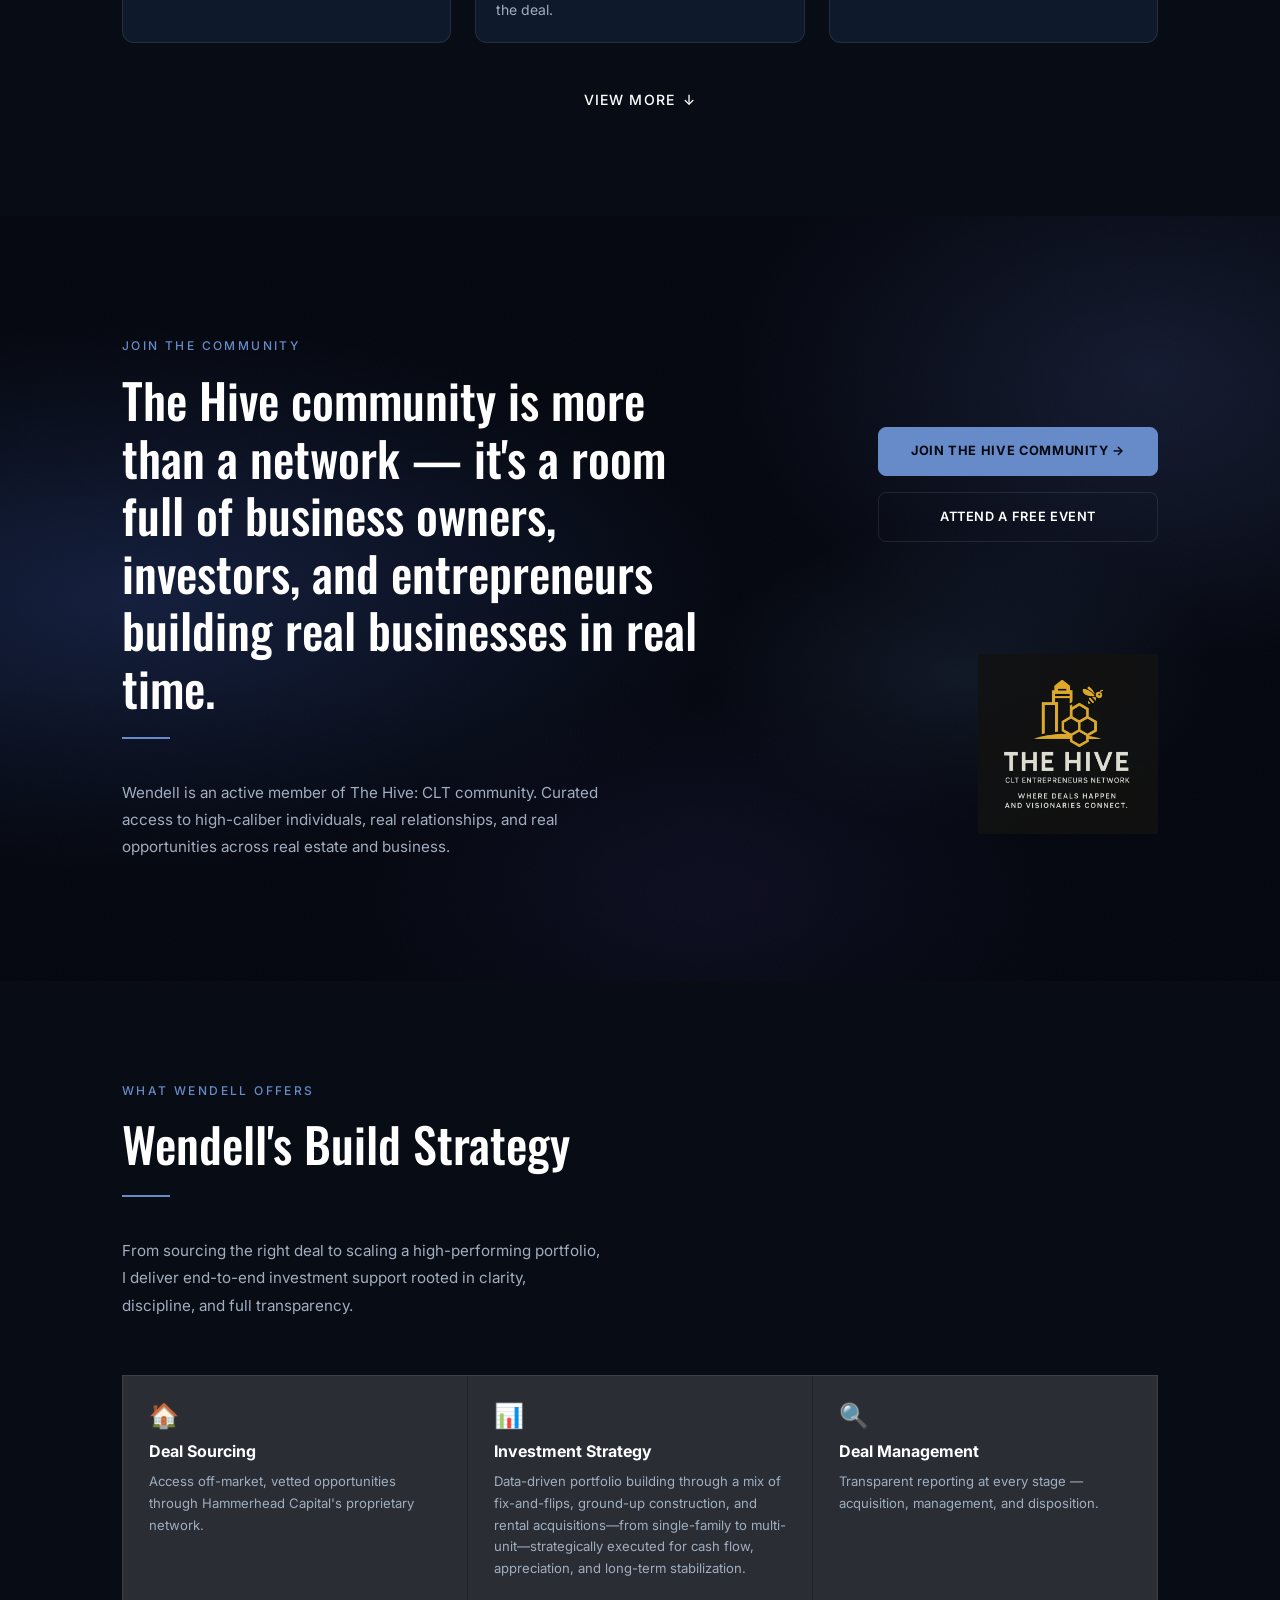
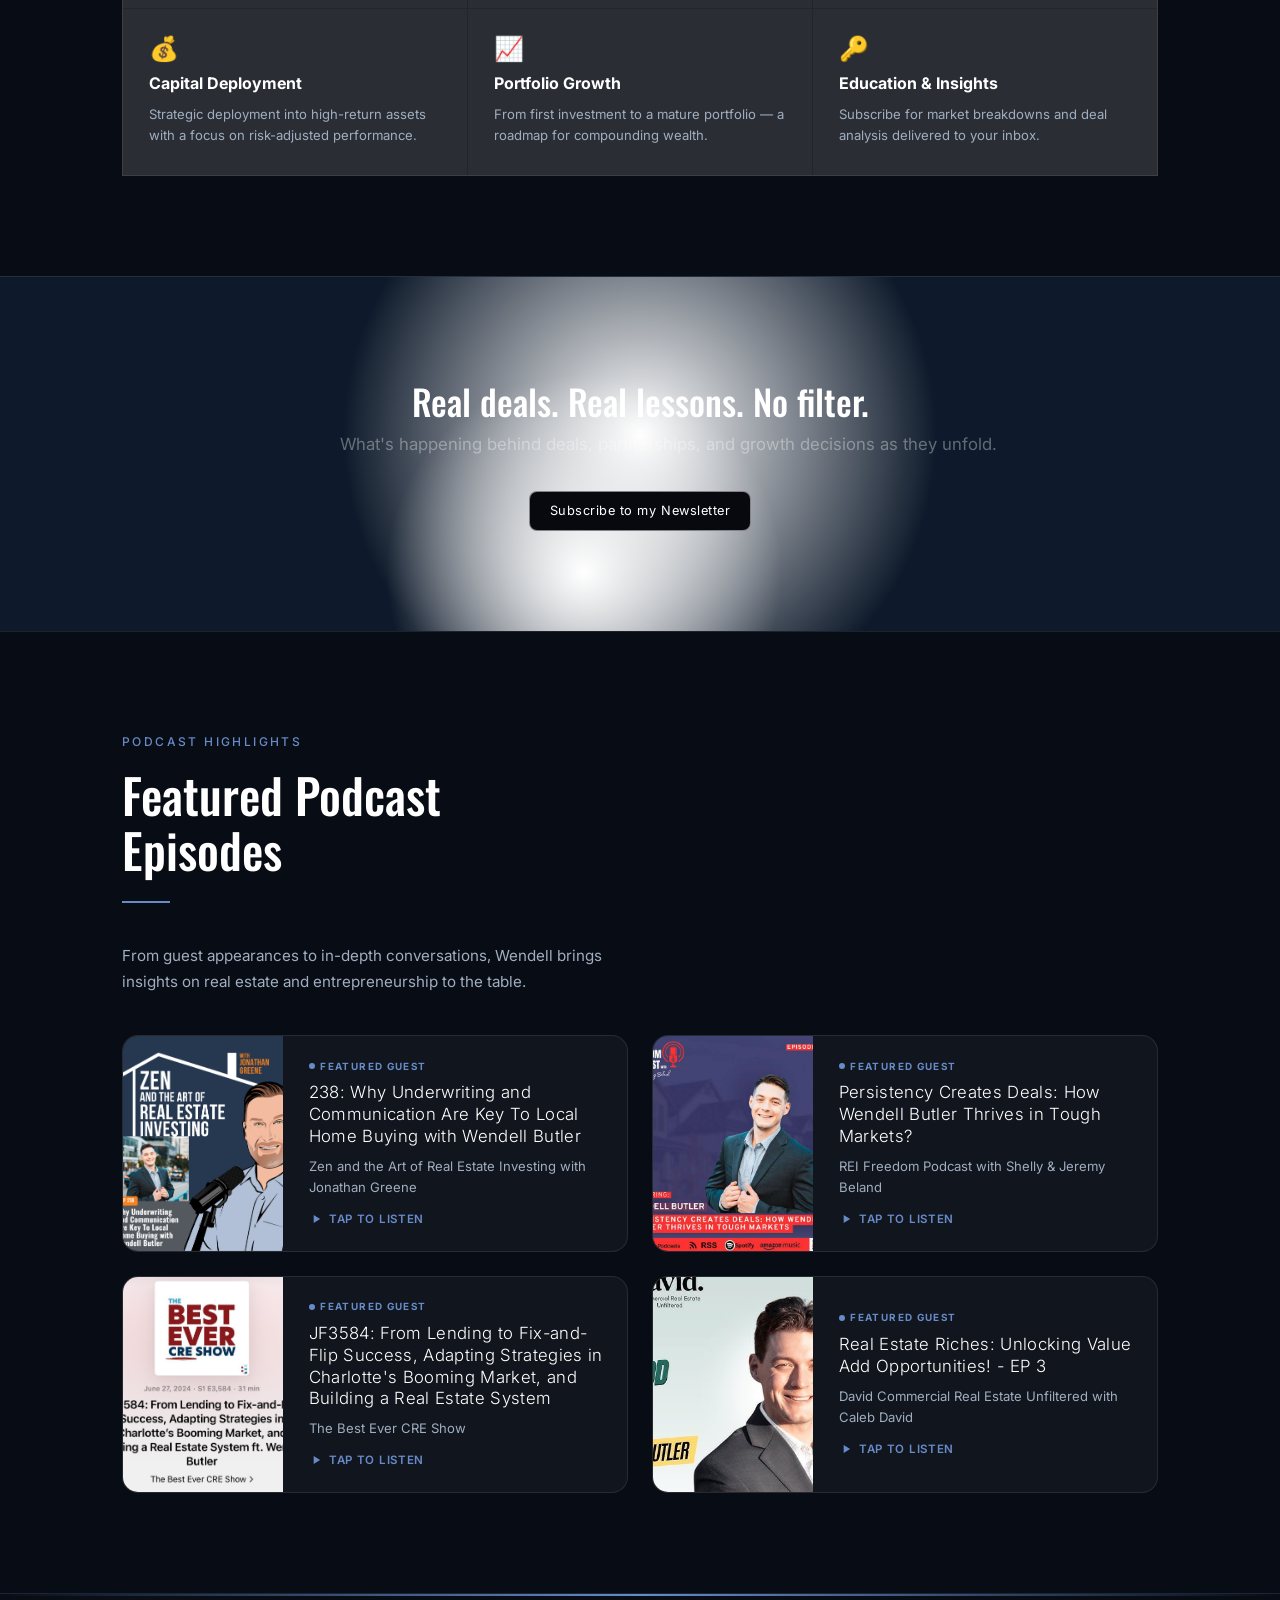
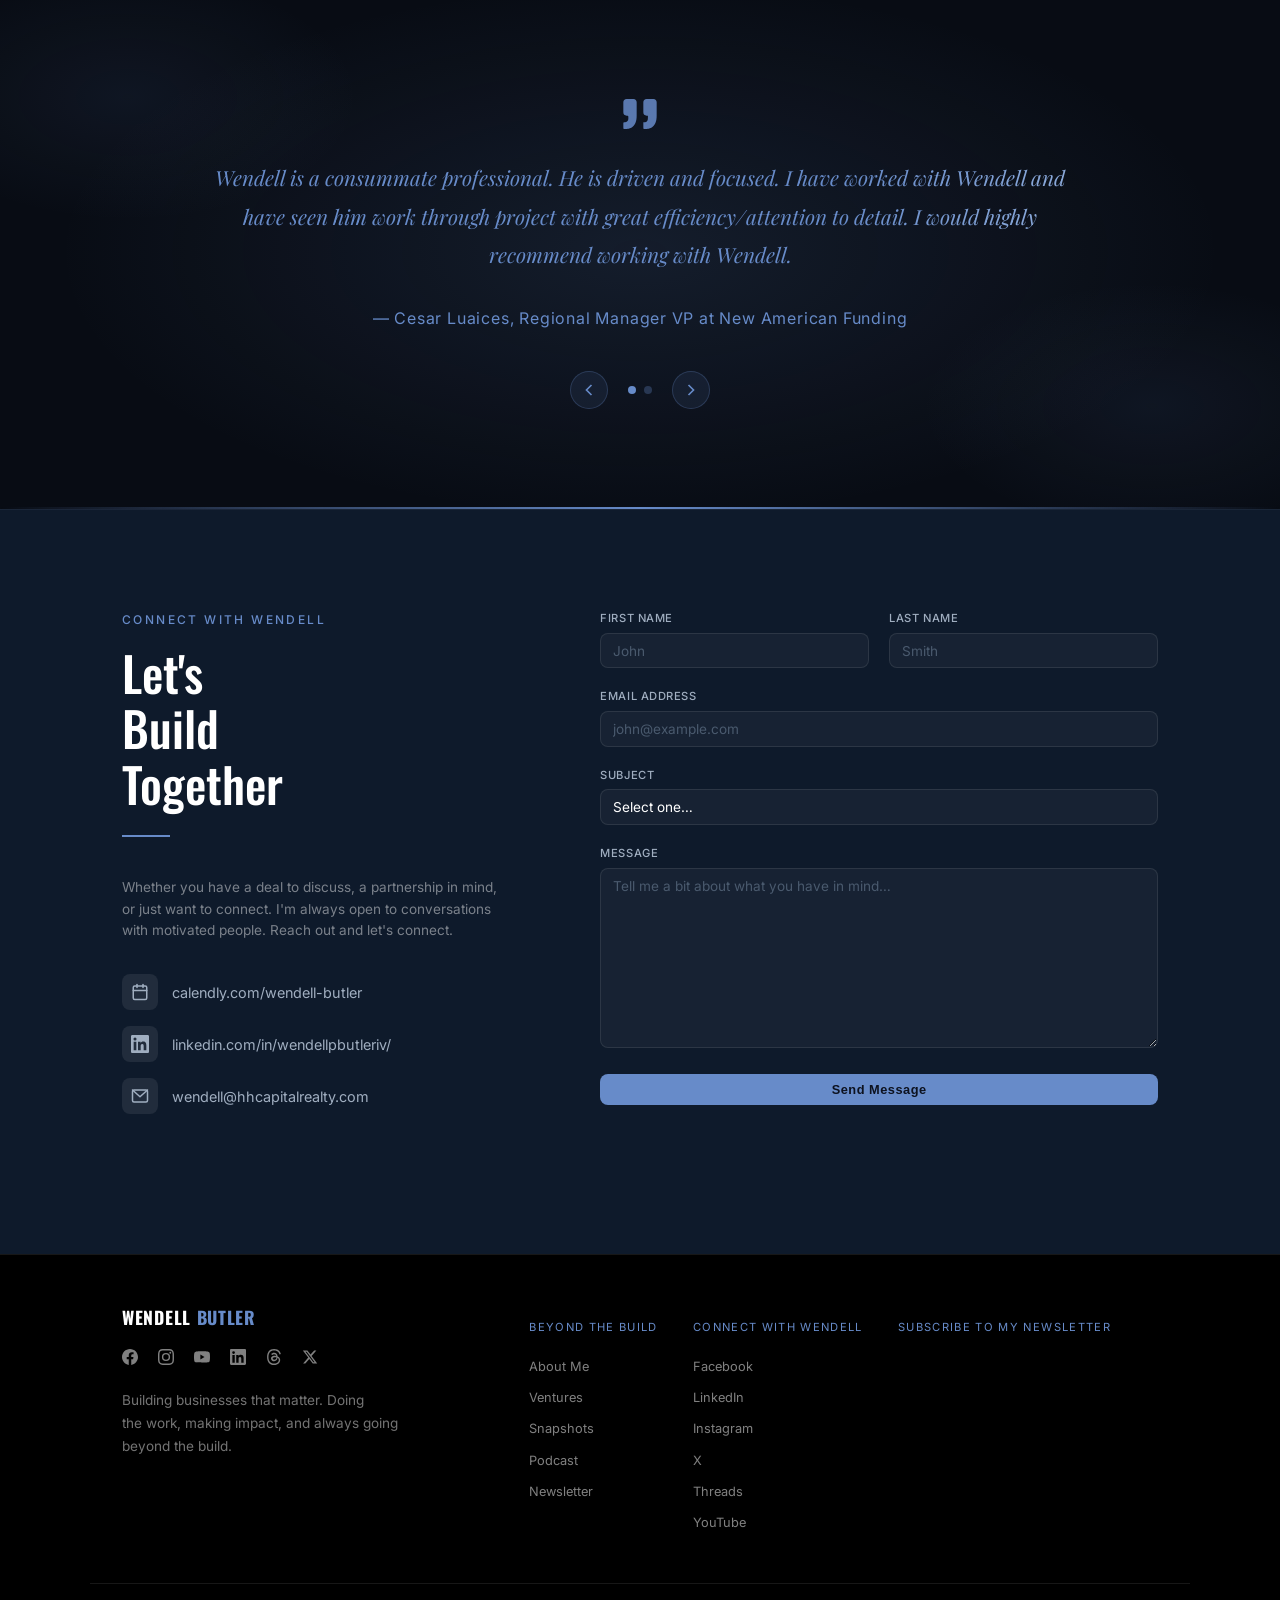
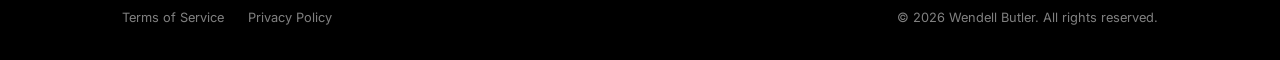
==== commit 3c6509d1: "Update Fix and Flip and New Construction description Reflects new build sold at $358K, flip being re" ====
--- a/index.html
+++ b/index.html
@@ -12,7 +12,7 @@
   <link href="https://fonts.googleapis.com/css2?family=DM+Sans:wght@700&family=Inter:wght@400;500;600;700&family=Oswald:wght@400;500;600;700&family=Playfair+Display:ital,wght@0,700;1,500&display=swap" rel="stylesheet" />
   <link rel="preload" href="smooth_fantasy (1)/Smooth Fantasy PersonalUseOnly.ttf" as="font" type="font/truetype" crossorigin="anonymous" />
 
-  <link rel="stylesheet" href="style.css?v=258" />
+  <link rel="stylesheet" href="style.css?v=259" />
 </head>
 <body>
 
@@ -290,7 +290,7 @@
           <div class="property-body">
             <p class="property-location">Charlotte, NC</p>
             <h3 class="property-name">Fix and Flip and New Construction</h3>
-            <p class="property-desc">After plenty of twists and delays, the two-for-one project is finally coming to a close, with both properties finished and listed, the new build under contract at $358K and our investors protected and on track for their expected returns.</p>
+            <p class="property-desc">The Charlotte two-for-one project is finally nearing the finish line after unexpected foundation, septic, grading, and permitting challenges; the new build has sold for $358K, while the flip is being repositioned for today's market, with investor returns protected as we work toward closing out the deal.</p>
           </div>
         </div>
 
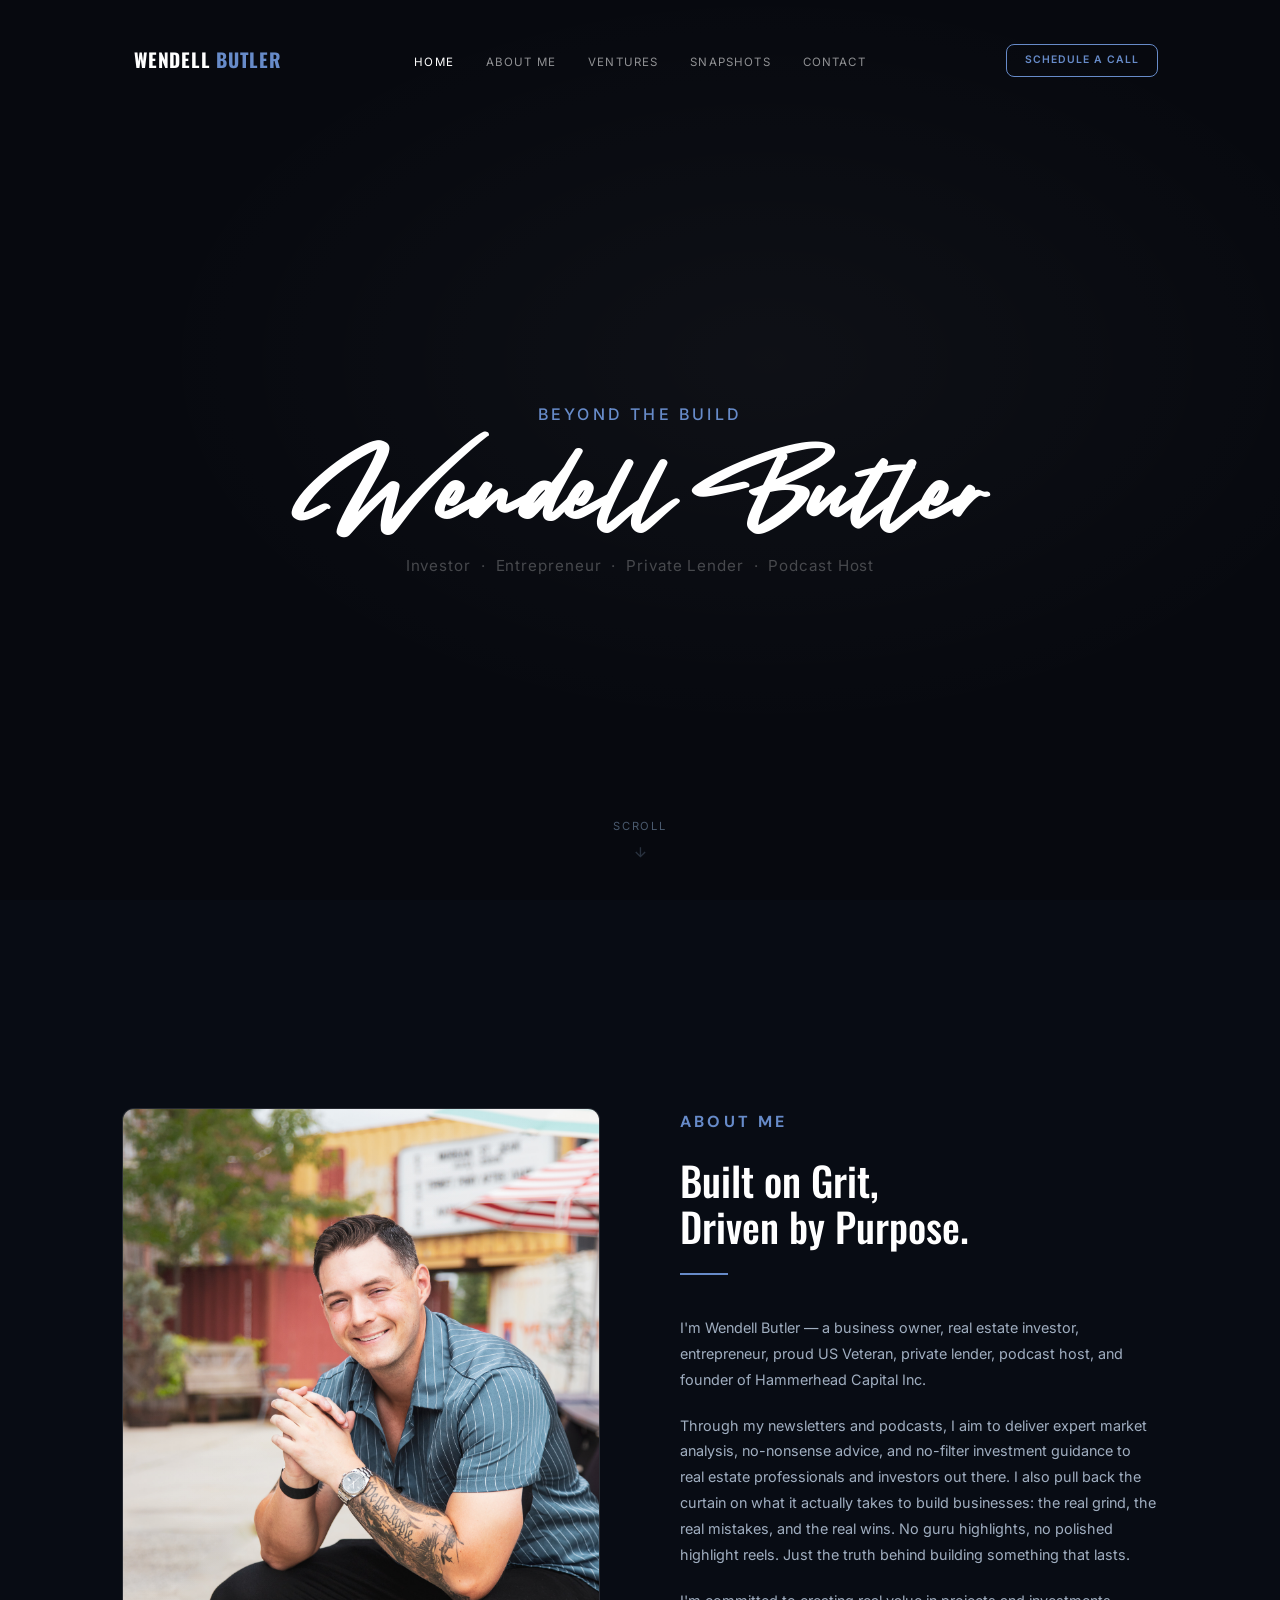
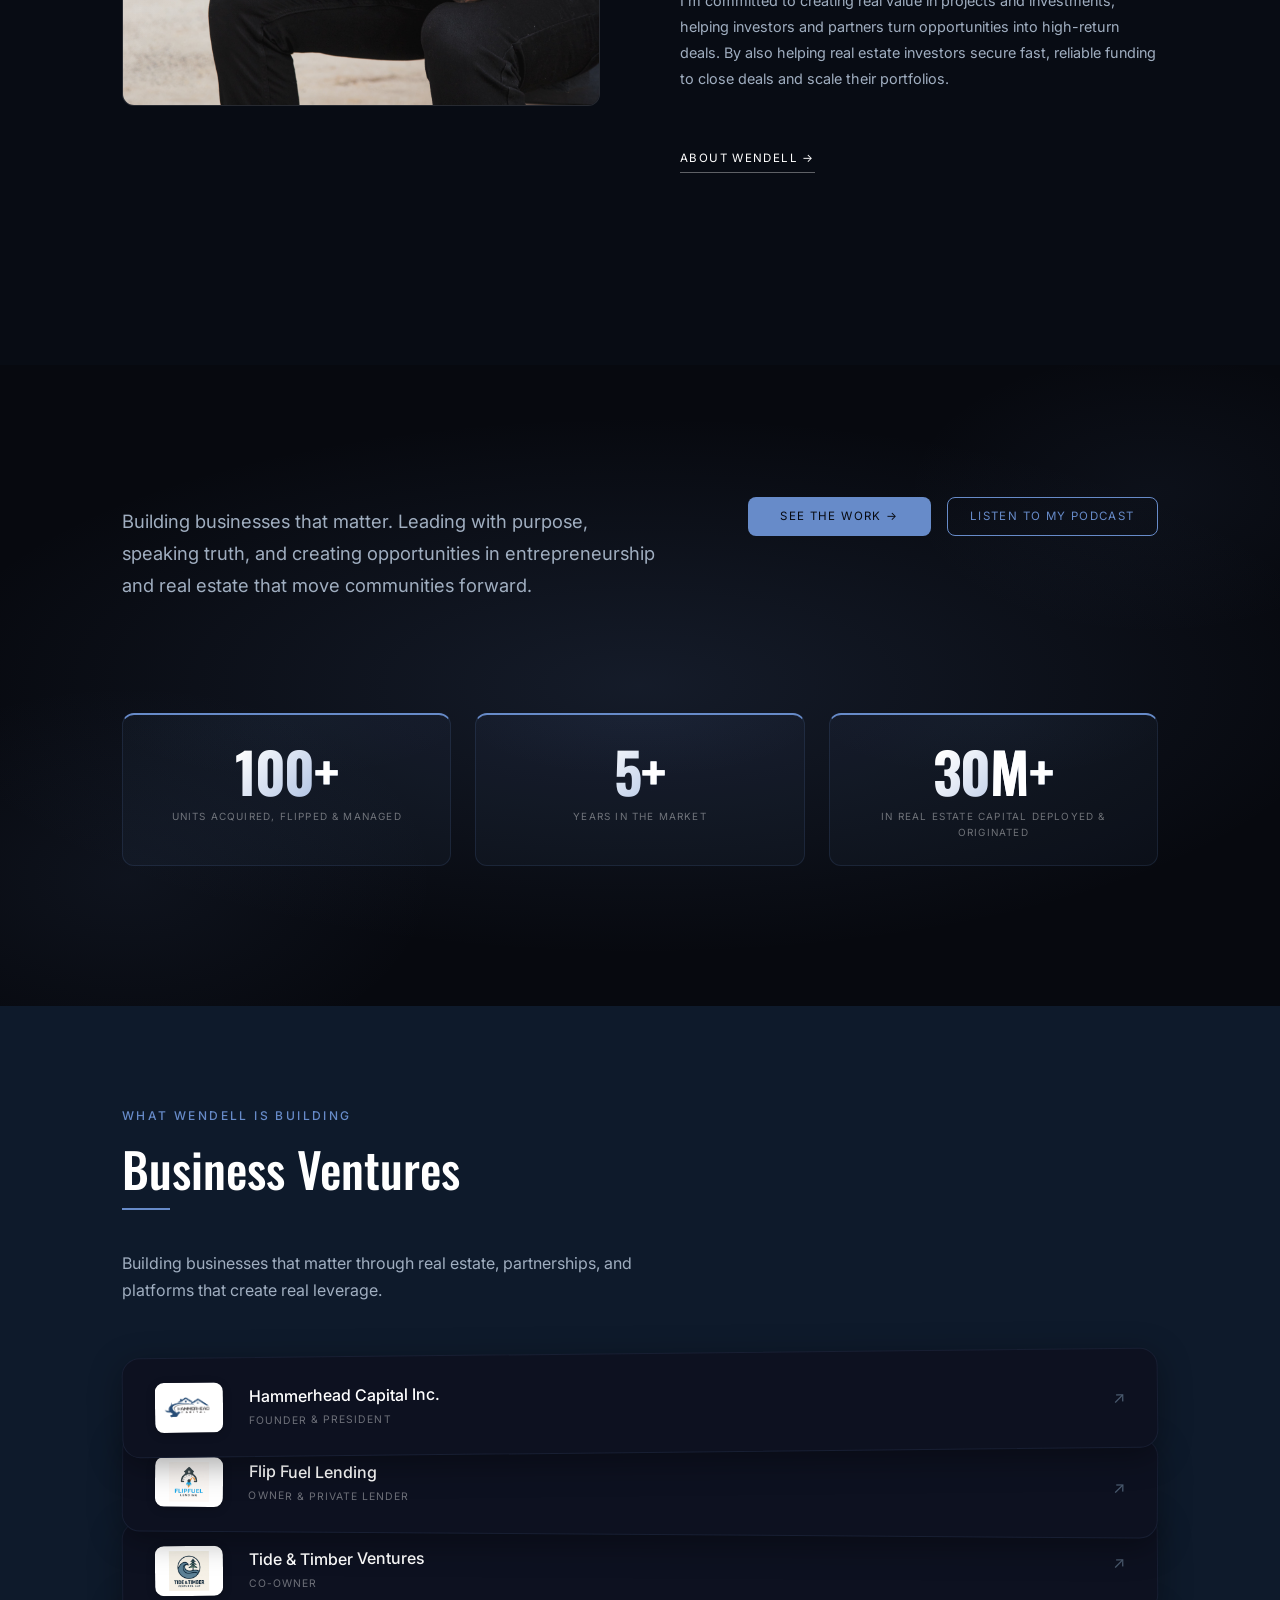
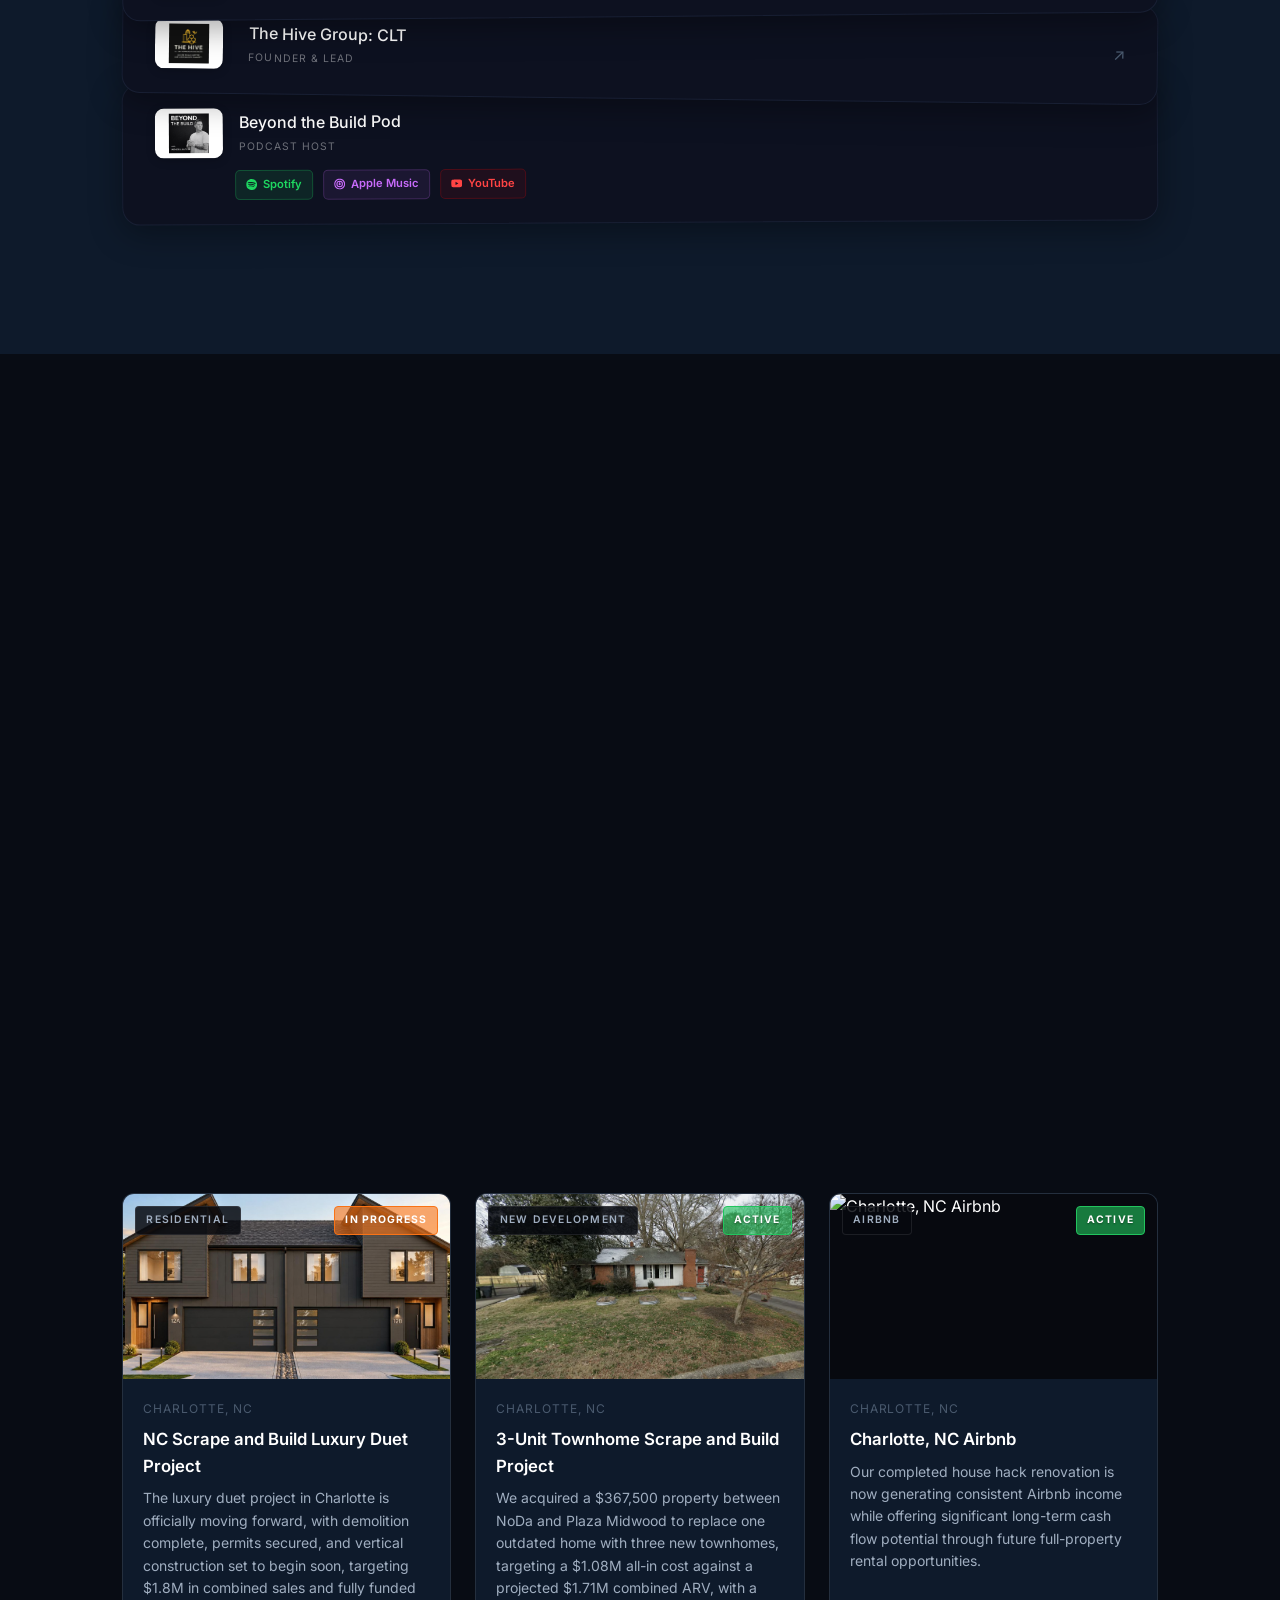
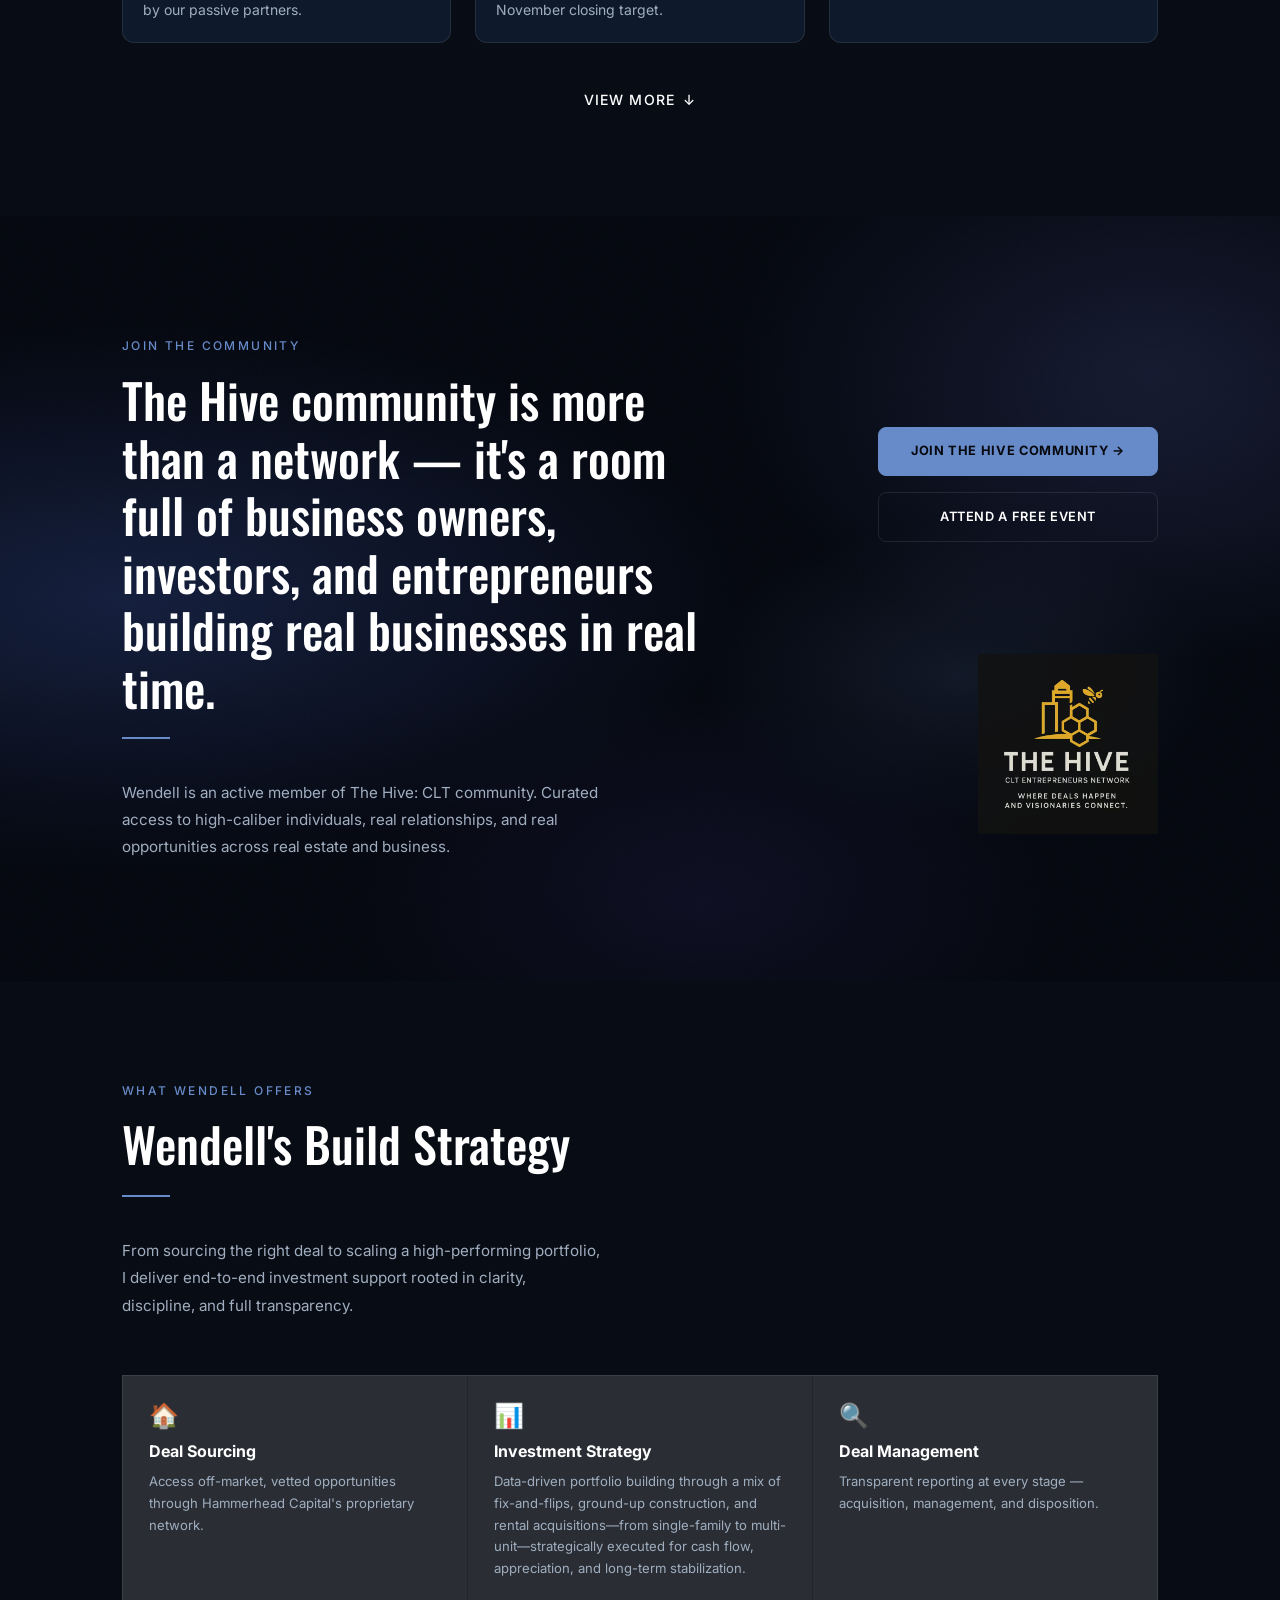
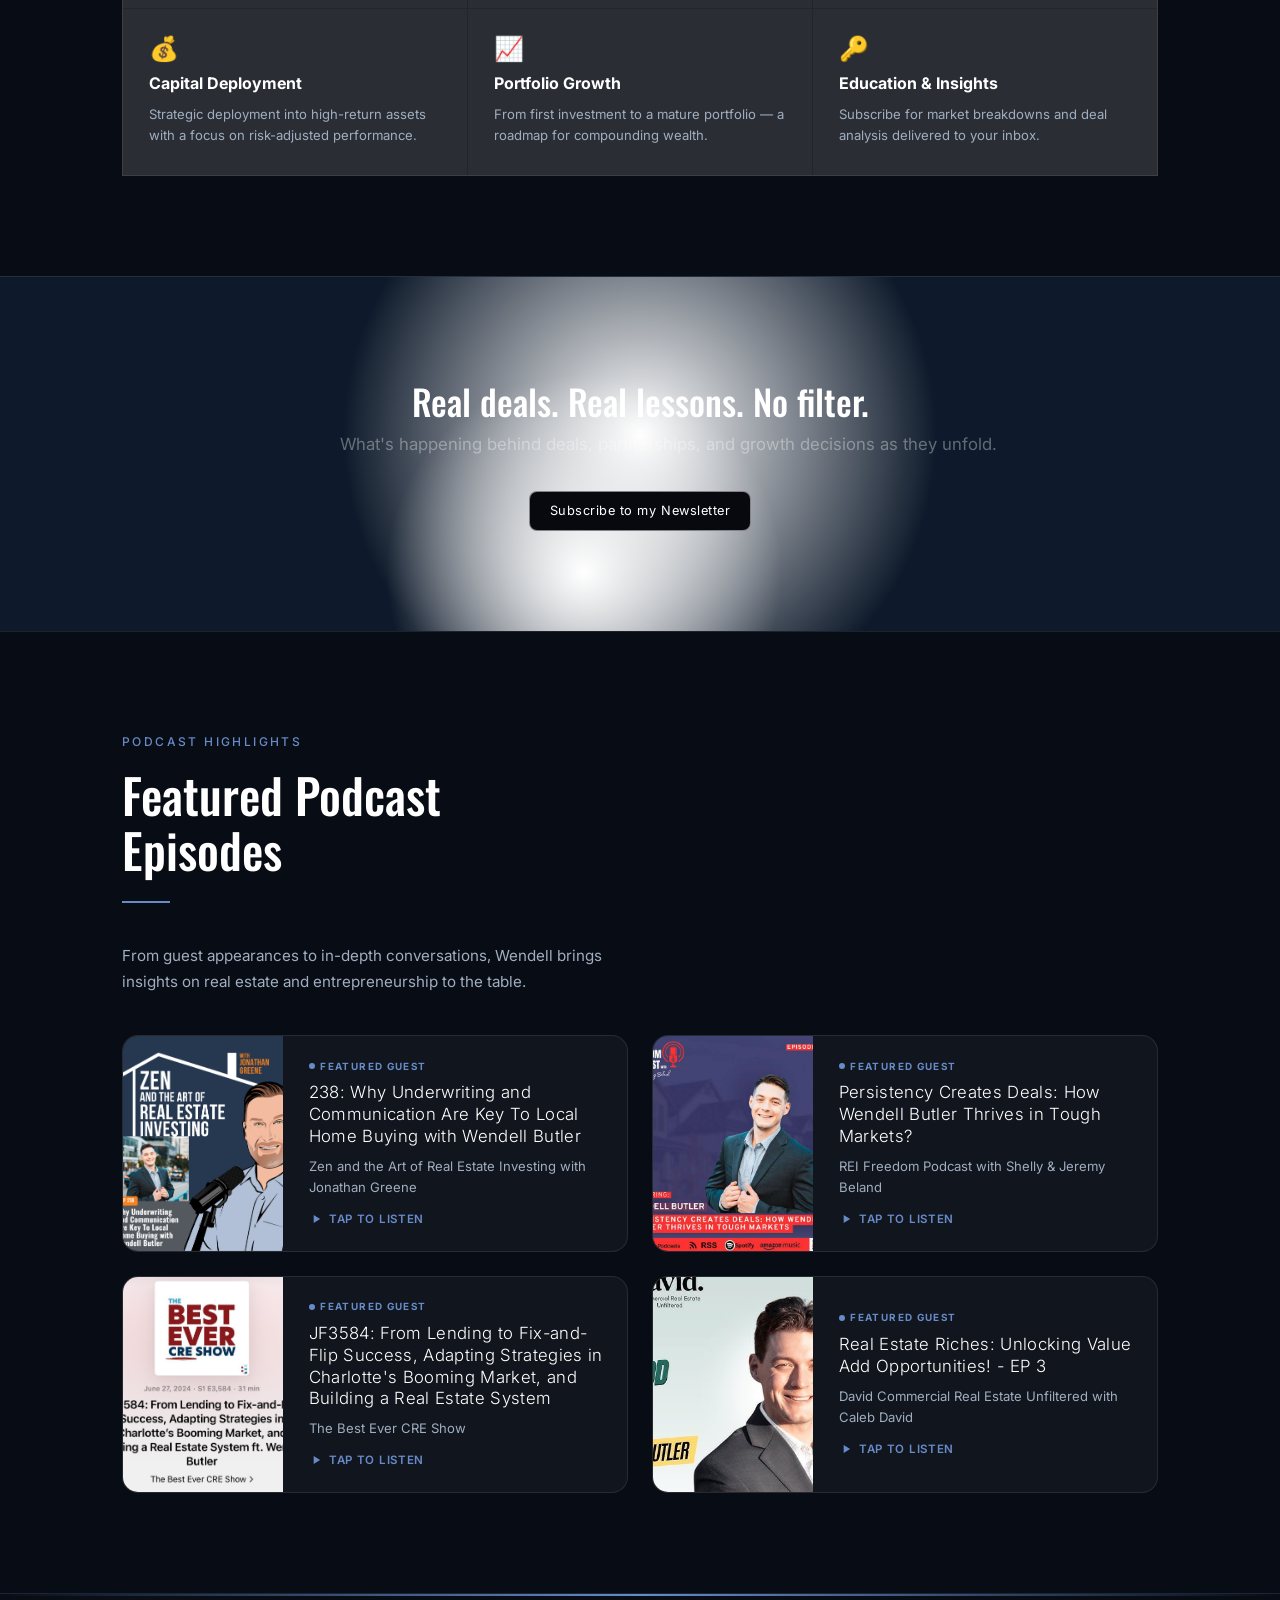
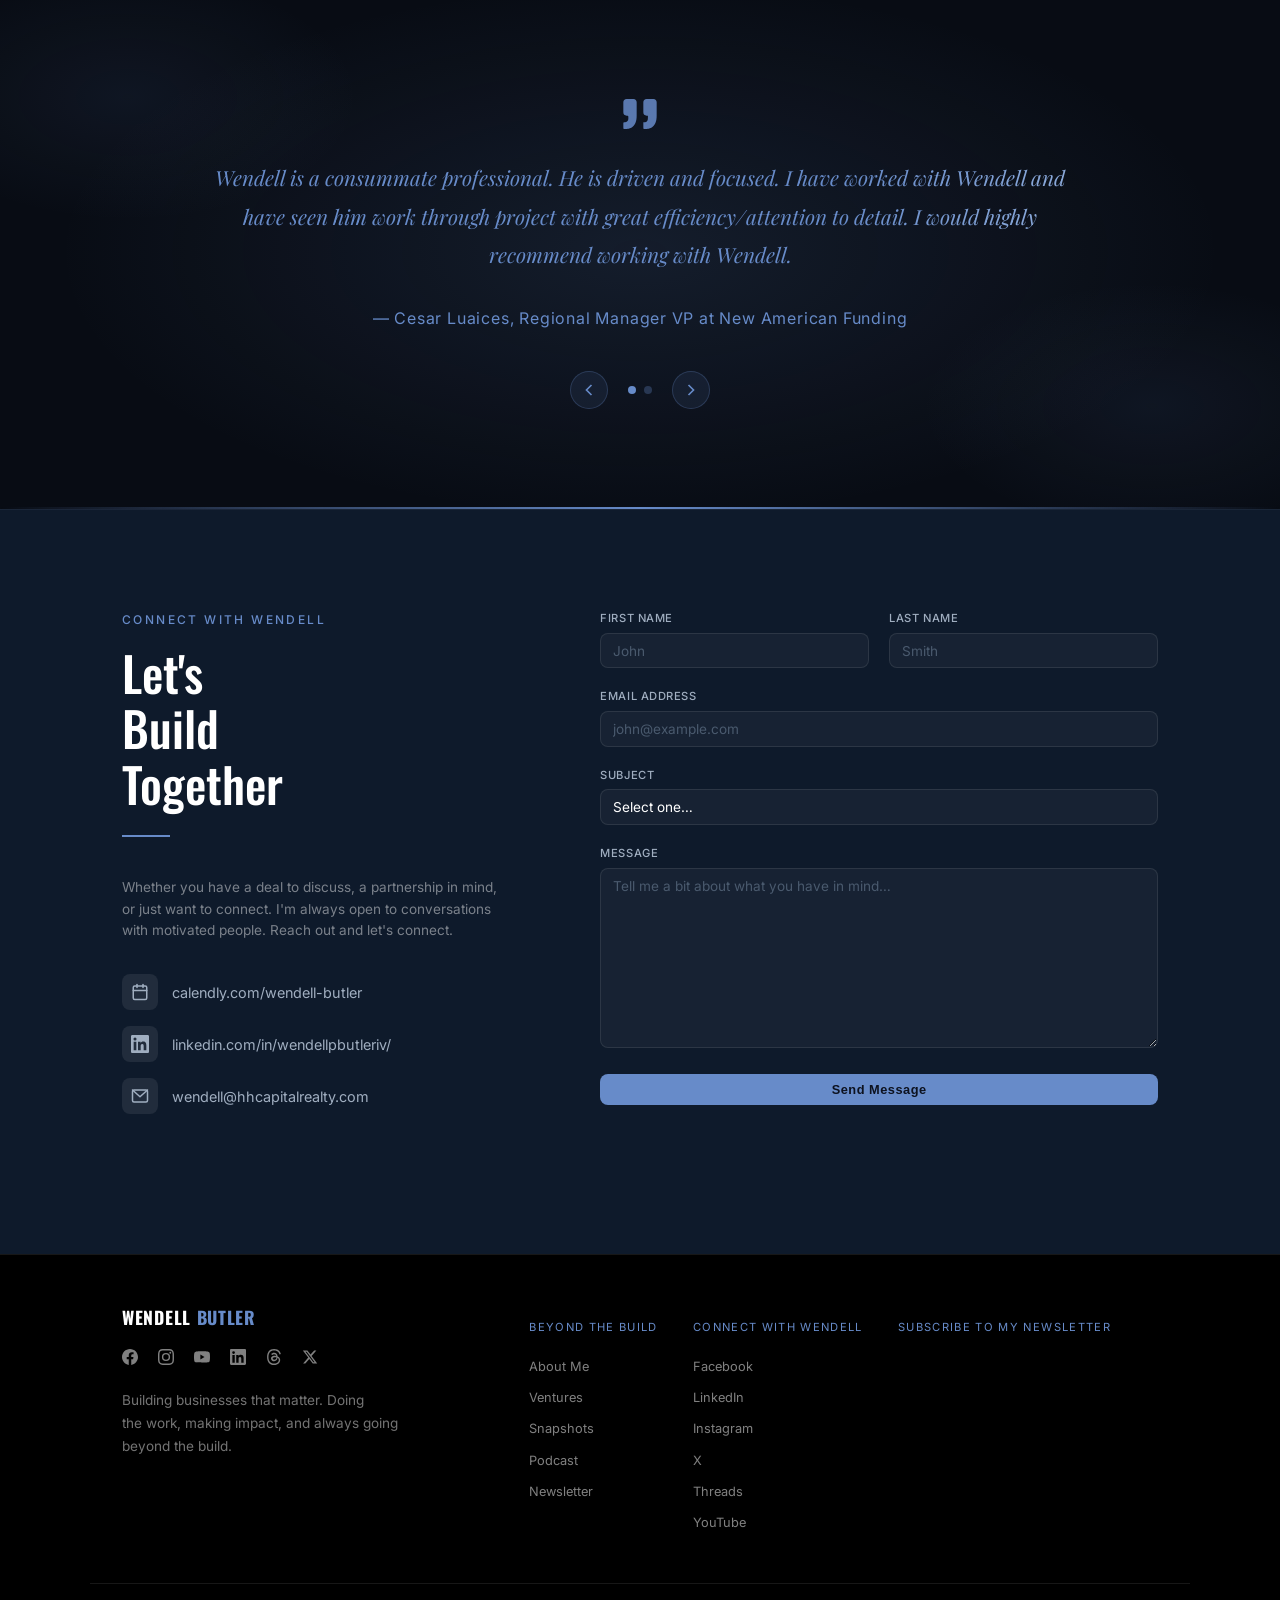
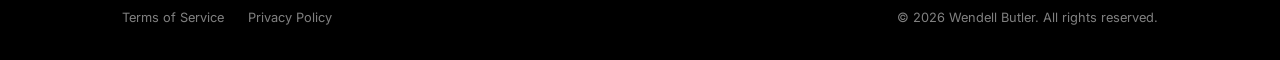
==== commit 88471b58: "Swap Fix and Flip and 3-Unit Townhome card positions Fix and Flip and New Construction now appears b" ====
--- a/index.html
+++ b/index.html
@@ -12,7 +12,7 @@
   <link href="https://fonts.googleapis.com/css2?family=DM+Sans:wght@700&family=Inter:wght@400;500;600;700&family=Oswald:wght@400;500;600;700&family=Playfair+Display:ital,wght@0,700;1,500&display=swap" rel="stylesheet" />
   <link rel="preload" href="smooth_fantasy (1)/Smooth Fantasy PersonalUseOnly.ttf" as="font" type="font/truetype" crossorigin="anonymous" />
 
-  <link rel="stylesheet" href="style.css?v=259" />
+  <link rel="stylesheet" href="style.css?v=260" />
 </head>
 <body>
 
@@ -257,6 +257,32 @@
 
         <div class="property-card reveal">
           <div class="property-image" style="padding:0;overflow:hidden;">
+            <img src="Two for One.PNG" alt="Fix and Flip and New Construction" style="width:100%;height:100%;object-fit:cover;display:block;" />
+            <span class="property-type-badge">Residential</span>
+            <span class="property-status status-active">Active</span>
+          </div>
+          <div class="property-body">
+            <p class="property-location">Charlotte, NC</p>
+            <h3 class="property-name">Fix and Flip and New Construction</h3>
+            <p class="property-desc">The Charlotte two-for-one project is finally nearing the finish line after unexpected foundation, septic, grading, and permitting challenges; the new build has sold for $358K, while the flip is being repositioned for today's market, with investor returns protected as we work toward closing out the deal.</p>
+          </div>
+        </div>
+
+        <div class="property-card reveal">
+          <div class="property-image" style="padding:0;overflow:hidden;">
+            <img src="Old Scrape and Build Luxury Duet.jpg" alt="NC Scrape and Build Luxury Duet Project" style="width:100%;height:100%;object-fit:cover;display:block;" />
+            <span class="property-type-badge">Residential</span>
+            <span class="property-status status-new">In Progress</span>
+          </div>
+          <div class="property-body">
+            <p class="property-location">Charlotte, NC</p>
+            <h3 class="property-name">NC Scrape and Build Luxury Duet Project</h3>
+            <p class="property-desc">The luxury duet project in Charlotte is officially moving forward, with demolition complete, permits secured, and vertical construction set to begin soon, targeting $1.8M in combined sales and fully funded by our passive partners.</p>
+          </div>
+        </div>
+
+        <div class="property-card reveal">
+          <div class="property-image" style="padding:0;overflow:hidden;">
             <img src="3 unit.avif" alt="3-Unit Townhome Scrape and Build Project" style="width:100%;height:100%;object-fit:cover;display:block;" />
             <span class="property-type-badge">New Development</span>
             <span class="property-status status-active">Active</span>
@@ -265,32 +291,6 @@
             <p class="property-location">Charlotte, NC</p>
             <h3 class="property-name">3-Unit Townhome Scrape and Build Project</h3>
             <p class="property-desc">We acquired a $367,500 property between NoDa and Plaza Midwood to replace one outdated home with three new townhomes, targeting a $1.08M all-in cost against a projected $1.71M combined ARV, with a November closing target.</p>
-          </div>
-        </div>
-
-        <div class="property-card reveal">
-          <div class="property-image" style="padding:0;overflow:hidden;">
-            <img src="Old Scrape and Build Luxury Duet.jpg" alt="NC Scrape and Build Luxury Duet Project" style="width:100%;height:100%;object-fit:cover;display:block;" />
-            <span class="property-type-badge">Residential</span>
-            <span class="property-status status-new">In Progress</span>
-          </div>
-          <div class="property-body">
-            <p class="property-location">Charlotte, NC</p>
-            <h3 class="property-name">NC Scrape and Build Luxury Duet Project</h3>
-            <p class="property-desc">The luxury duet project in Charlotte is officially moving forward, with demolition complete, permits secured, and vertical construction set to begin soon, targeting $1.8M in combined sales and fully funded by our passive partners.</p>
-          </div>
-        </div>
-
-        <div class="property-card reveal">
-          <div class="property-image" style="padding:0;overflow:hidden;">
-            <img src="Two for One.PNG" alt="Fix and Flip and New Construction" style="width:100%;height:100%;object-fit:cover;display:block;" />
-            <span class="property-type-badge">Residential</span>
-            <span class="property-status status-active">Active</span>
-          </div>
-          <div class="property-body">
-            <p class="property-location">Charlotte, NC</p>
-            <h3 class="property-name">Fix and Flip and New Construction</h3>
-            <p class="property-desc">The Charlotte two-for-one project is finally nearing the finish line after unexpected foundation, septic, grading, and permitting challenges; the new build has sold for $358K, while the flip is being repositioned for today's market, with investor returns protected as we work toward closing out the deal.</p>
           </div>
         </div>
 
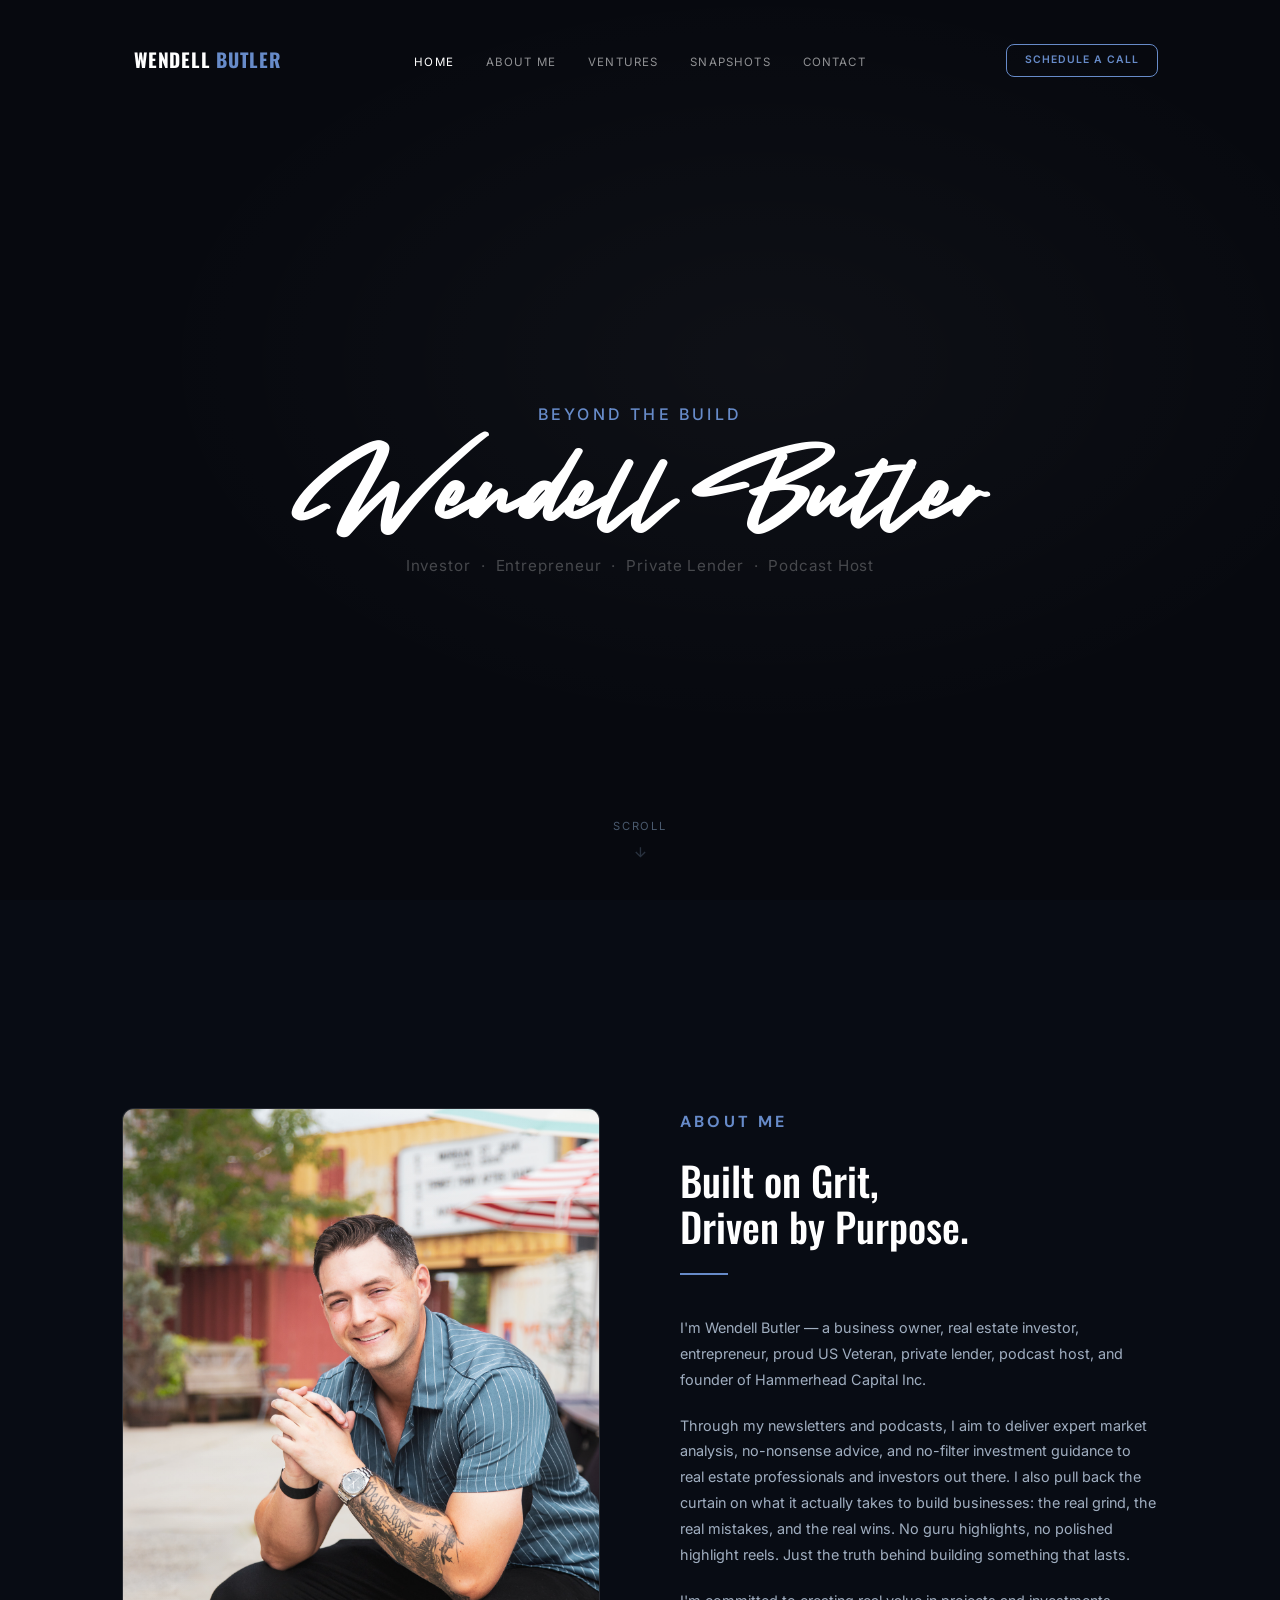
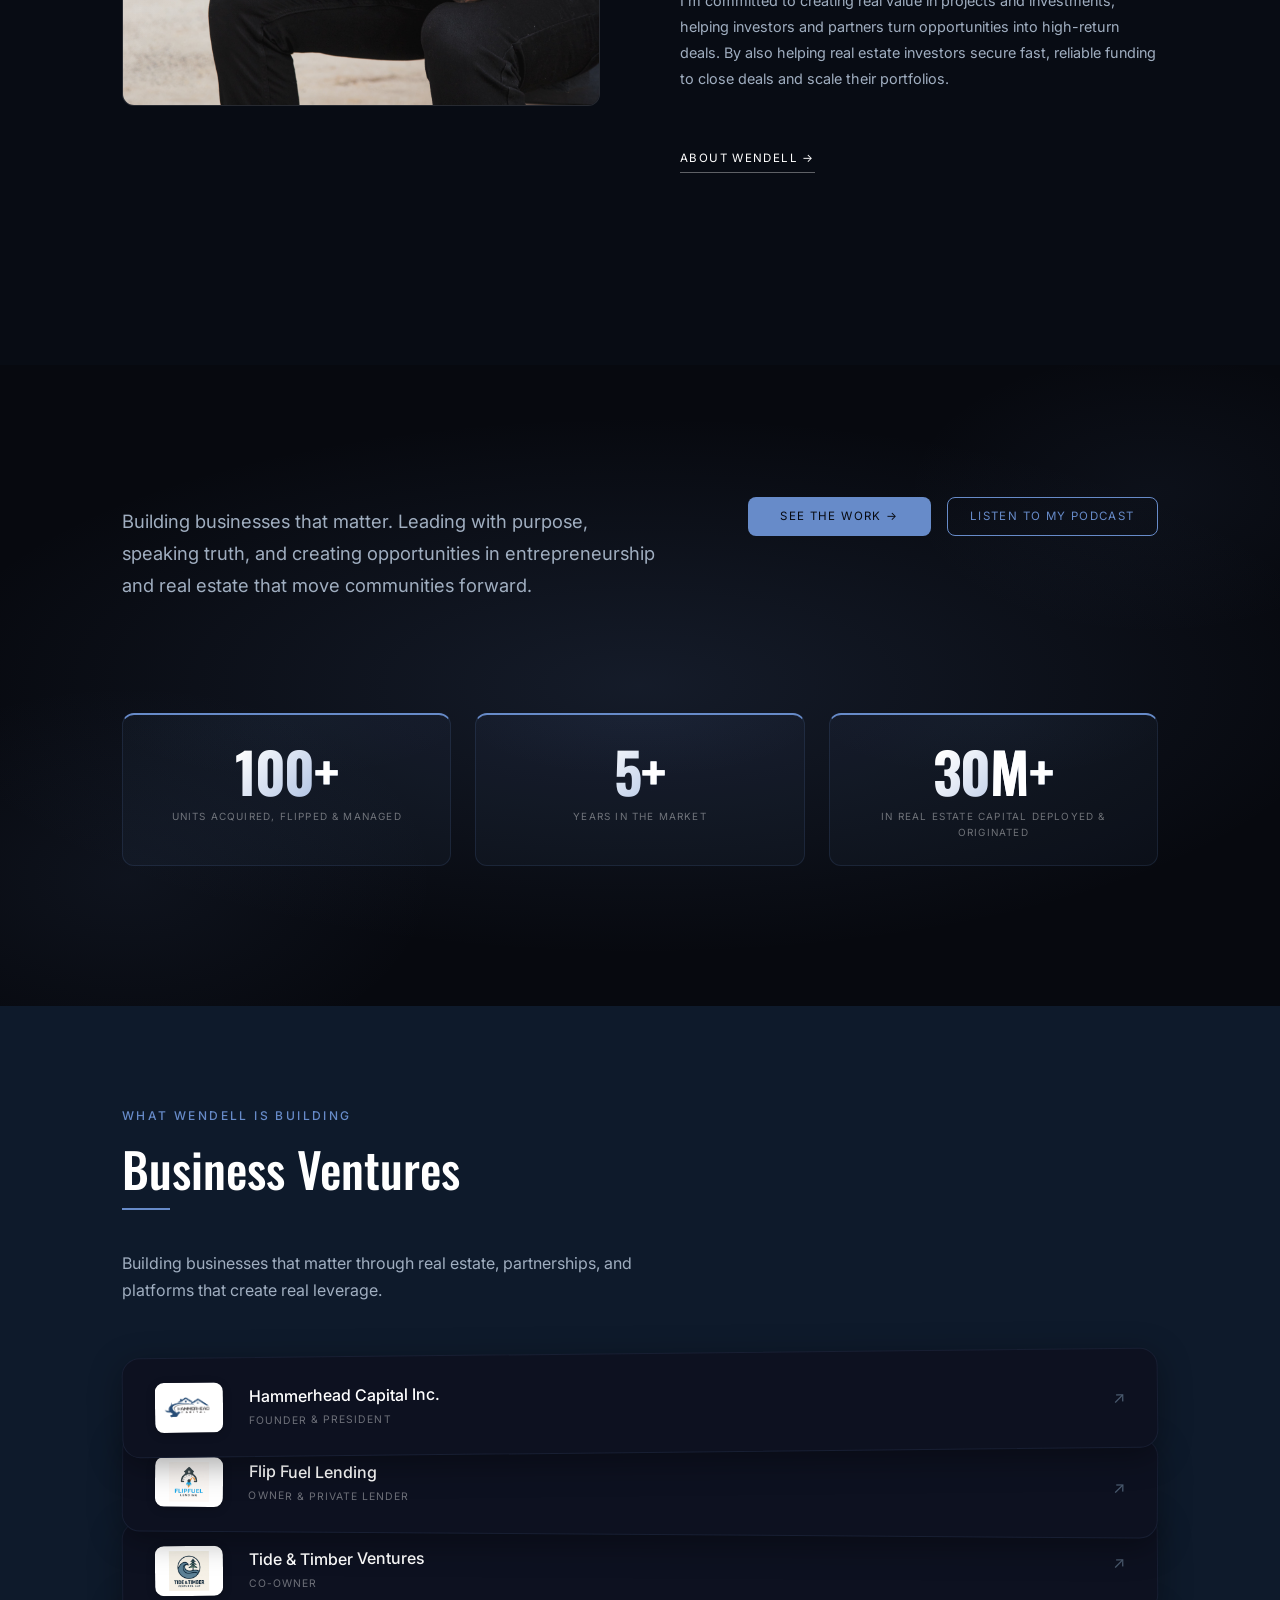
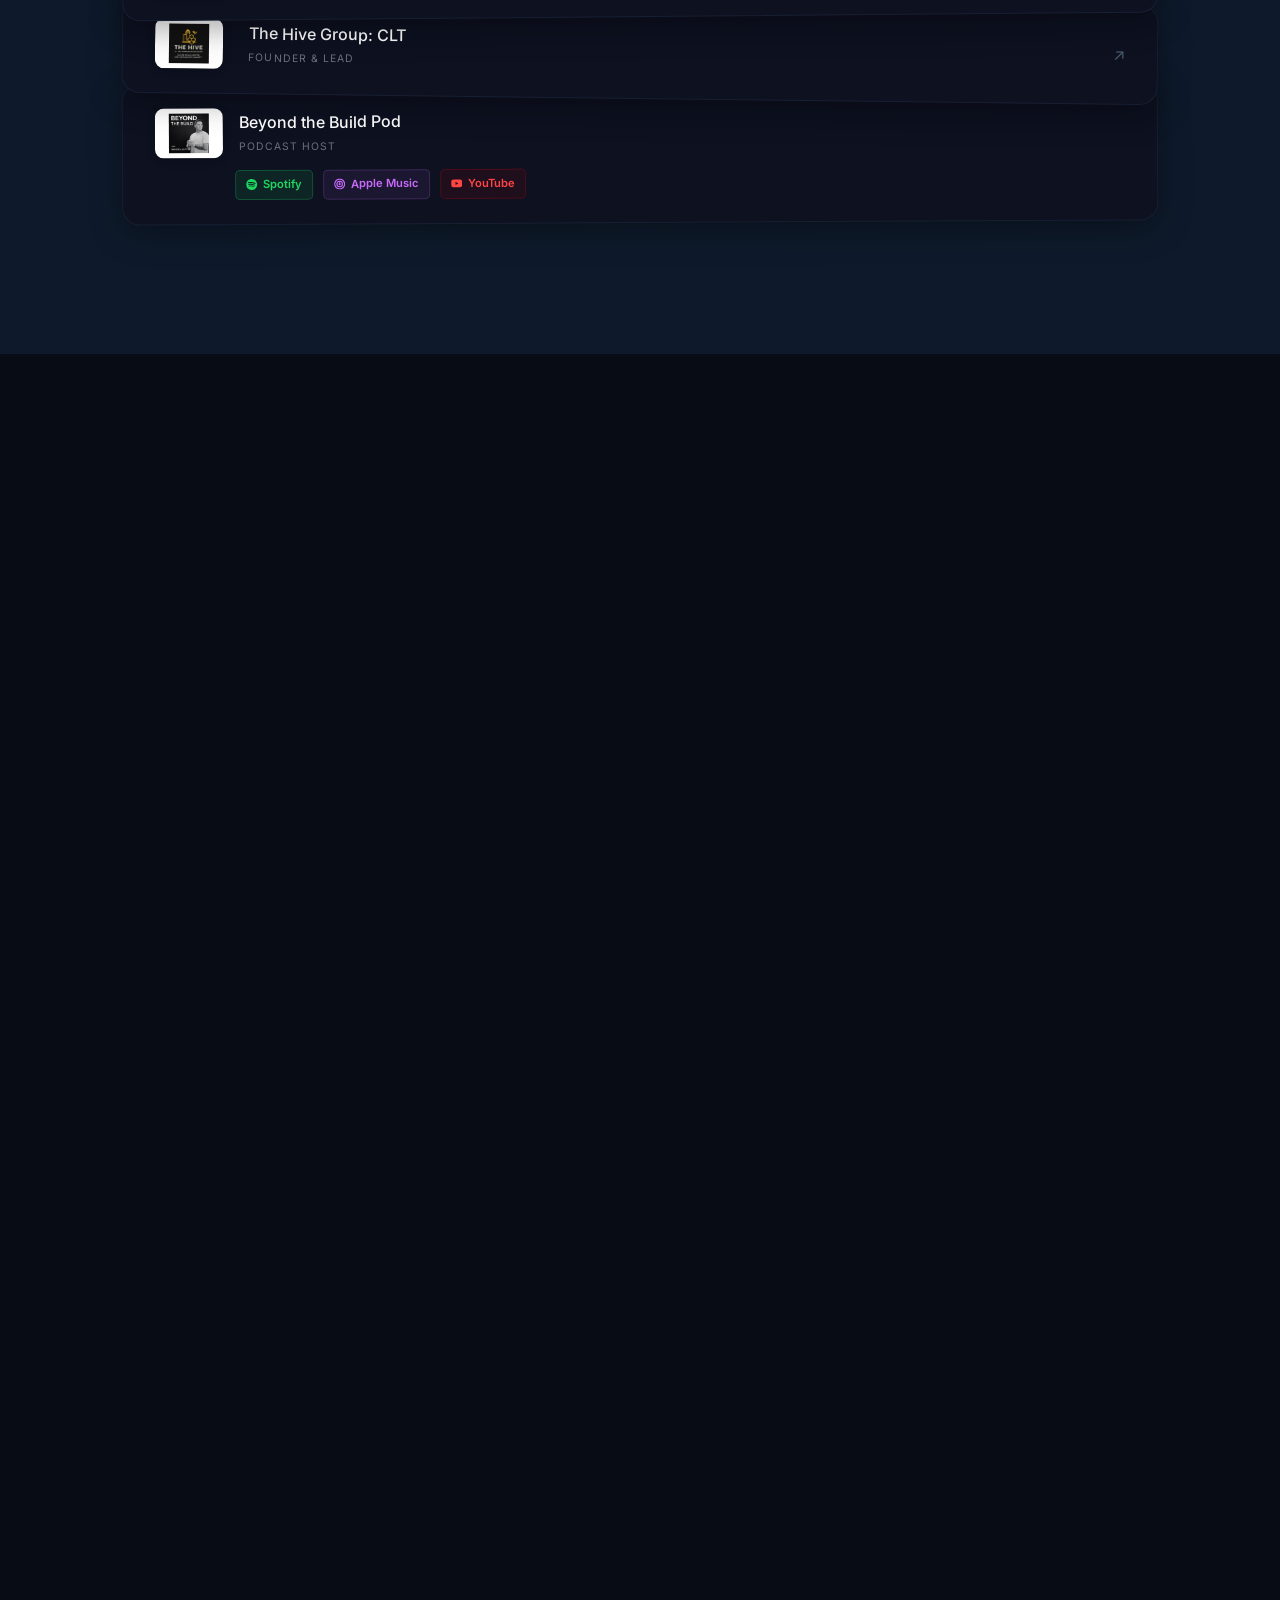
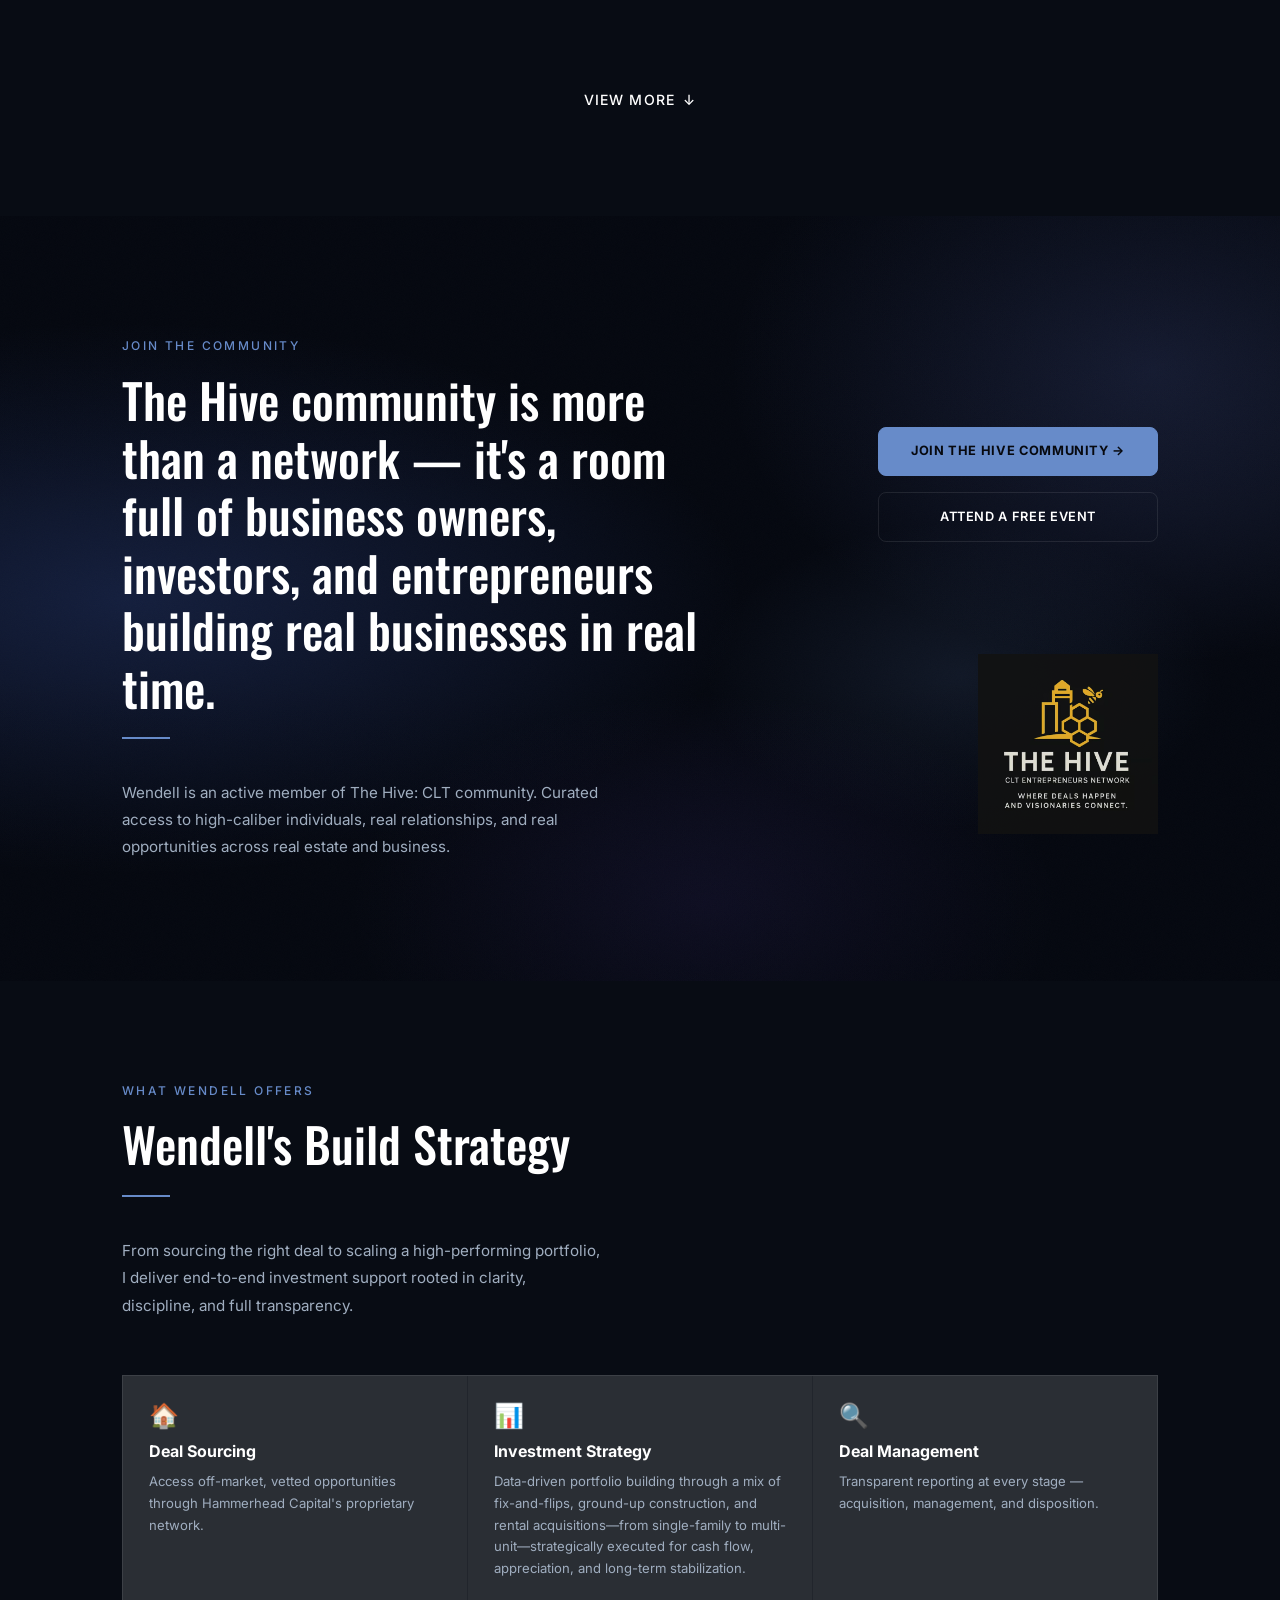
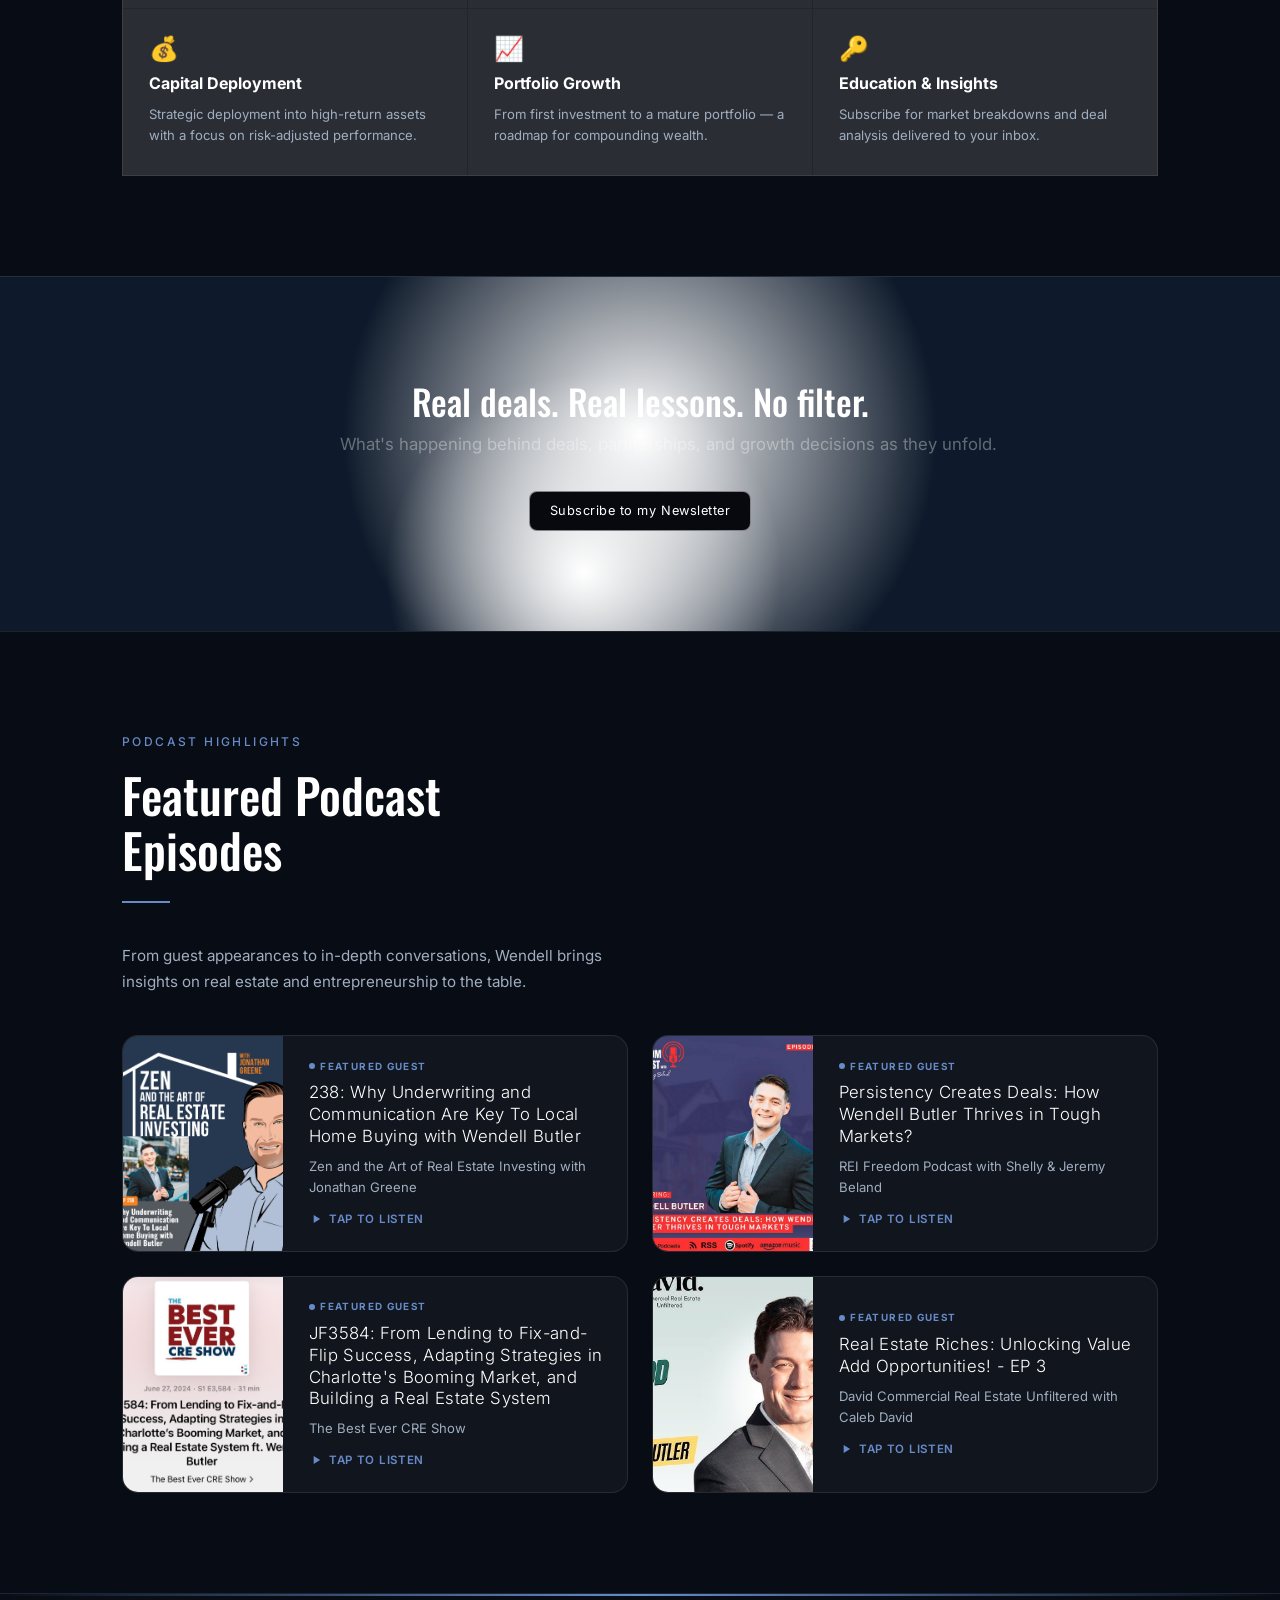
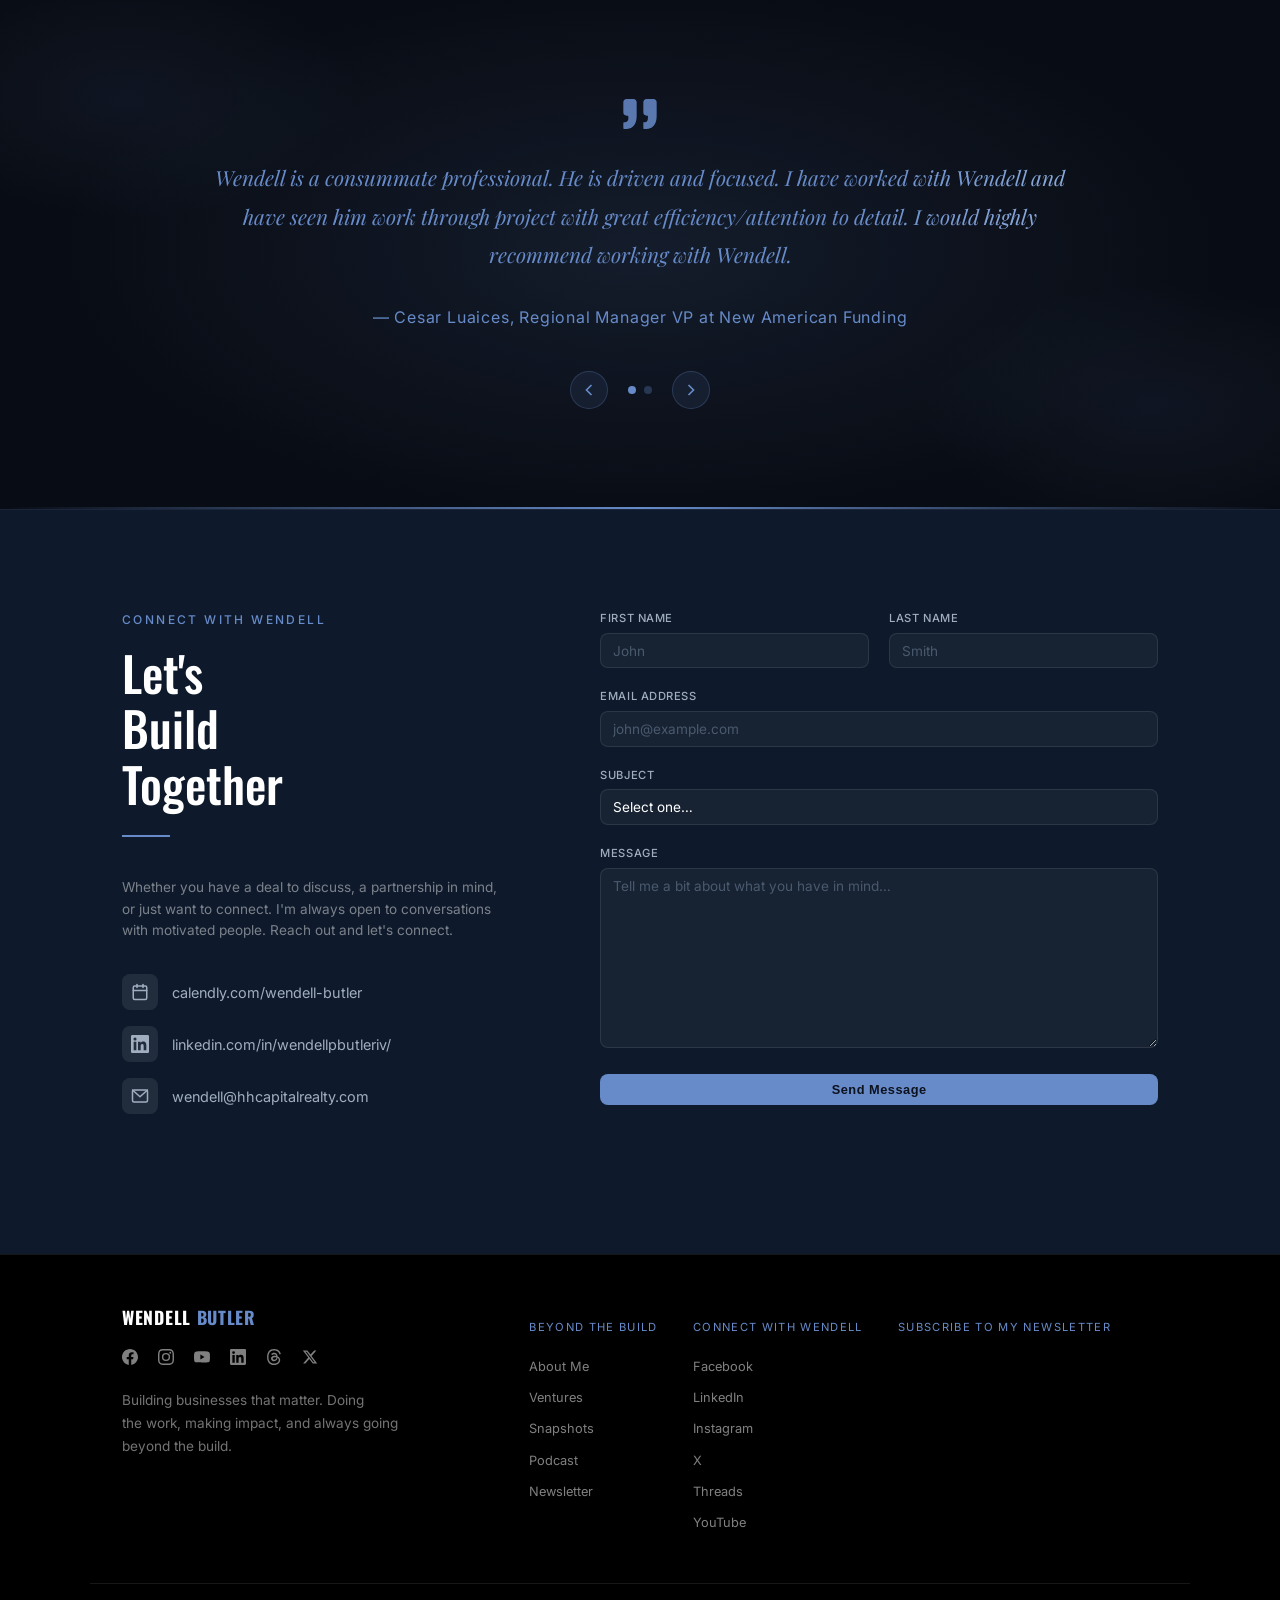
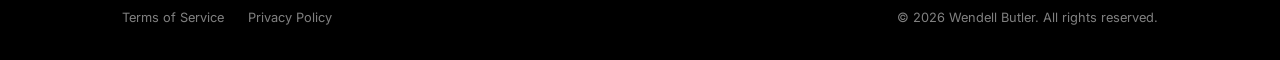
==== commit 9daf8a25: "Remove NC Duet Scrape and Build Project card from all pages Bump CSS cache version to v=261.  Co-Aut" ====
--- a/index.html
+++ b/index.html
@@ -12,7 +12,7 @@
   <link href="https://fonts.googleapis.com/css2?family=DM+Sans:wght@700&family=Inter:wght@400;500;600;700&family=Oswald:wght@400;500;600;700&family=Playfair+Display:ital,wght@0,700;1,500&display=swap" rel="stylesheet" />
   <link rel="preload" href="smooth_fantasy (1)/Smooth Fantasy PersonalUseOnly.ttf" as="font" type="font/truetype" crossorigin="anonymous" />
 
-  <link rel="stylesheet" href="style.css?v=260" />
+  <link rel="stylesheet" href="style.css?v=261" />
 </head>
 <body>
 
@@ -228,19 +228,6 @@
       </div>
 
       <div class="portfolio-grid stagger-parent">
-
-        <div class="property-card reveal">
-          <div class="property-image" style="padding:0;overflow:hidden;">
-            <img src="NC Duet Scrape and Build Project .png" alt="NC Duet Scrape and Build Project" style="width:100%;height:100%;object-fit:cover;display:block;" />
-            <span class="property-type-badge">Residential</span>
-            <span class="property-status status-available">Incoming</span>
-          </div>
-          <div class="property-body">
-            <p class="property-location">Charlotte, NC</p>
-            <h3 class="property-name">NC Duet Scrape and Build Project</h3>
-            <p class="property-desc">This just went under contract on a $236,500 teardown to build a side-by-side townhome duet, with an estimated $710K all-in cost, a projected $1.02M ARV, and a December close target.</p>
-          </div>
-        </div>
 
         <div class="property-card reveal">
           <div class="property-image" style="padding:0;overflow:hidden;">
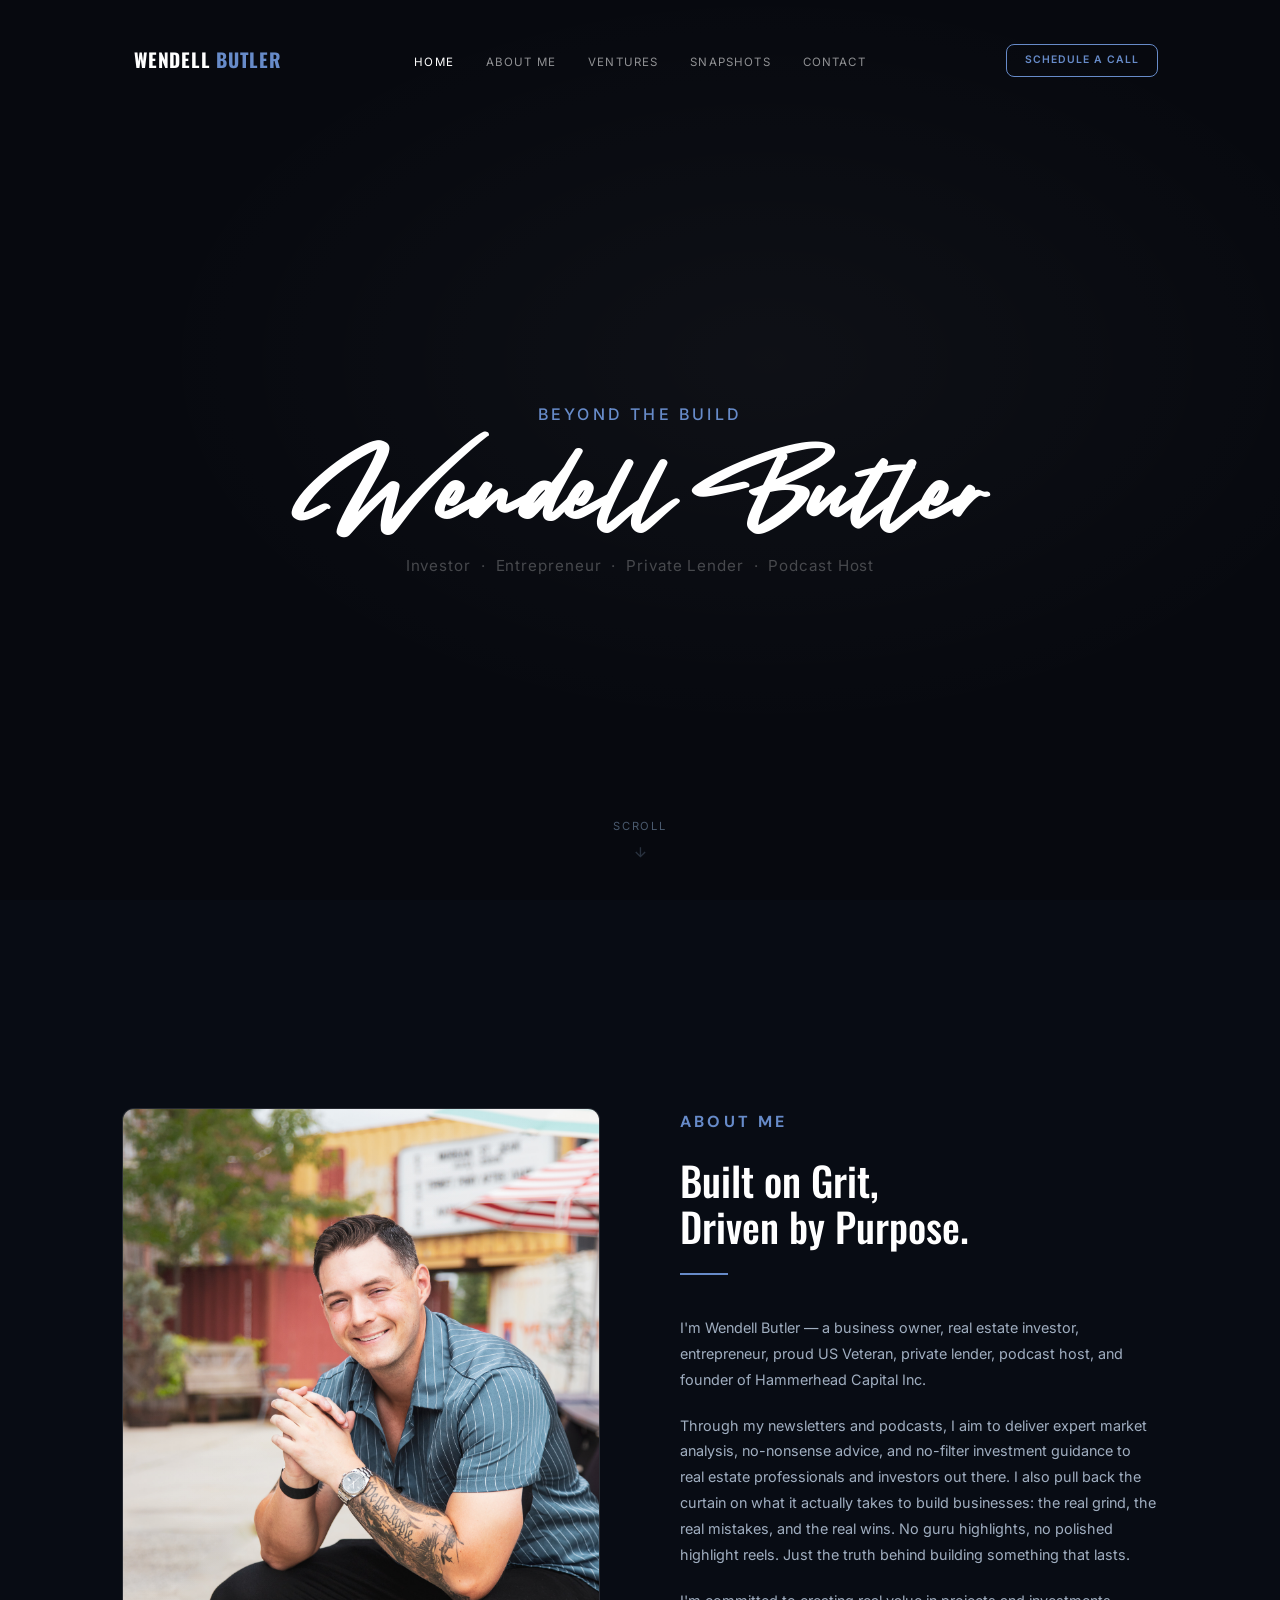
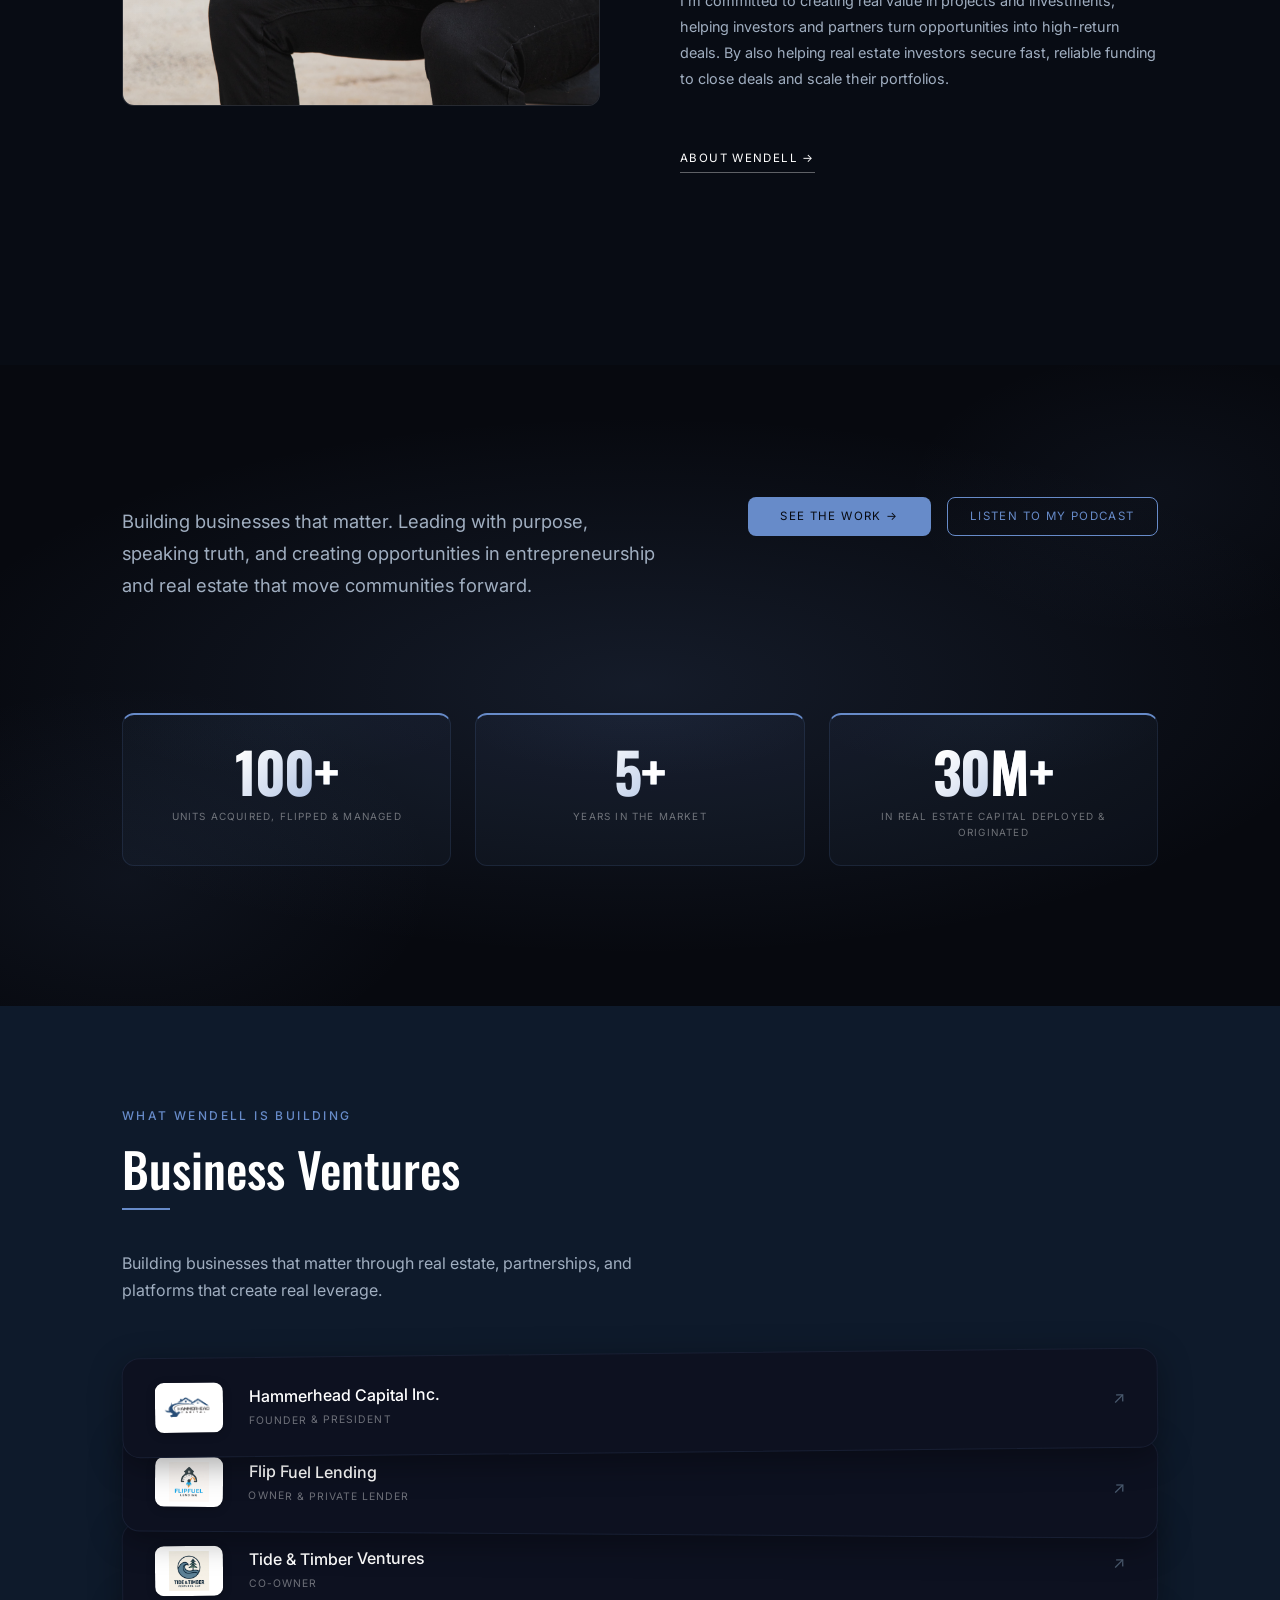
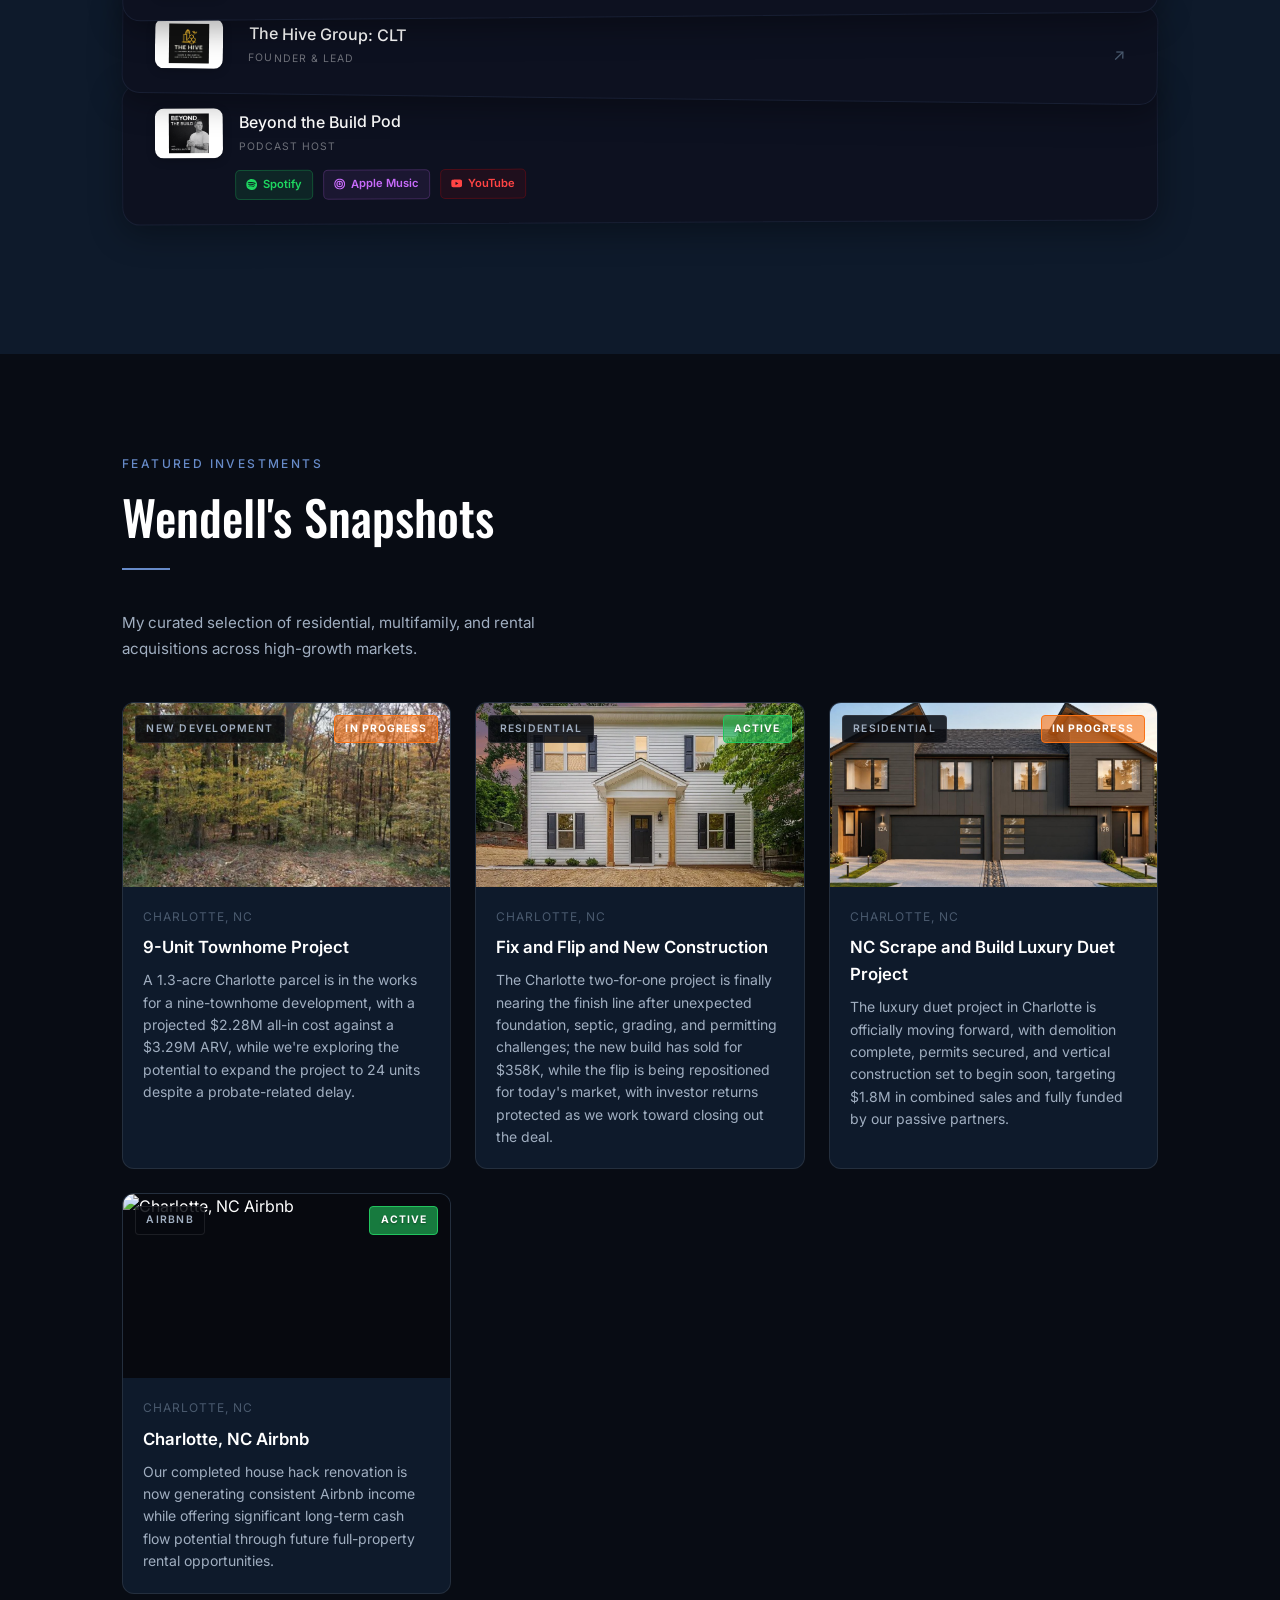
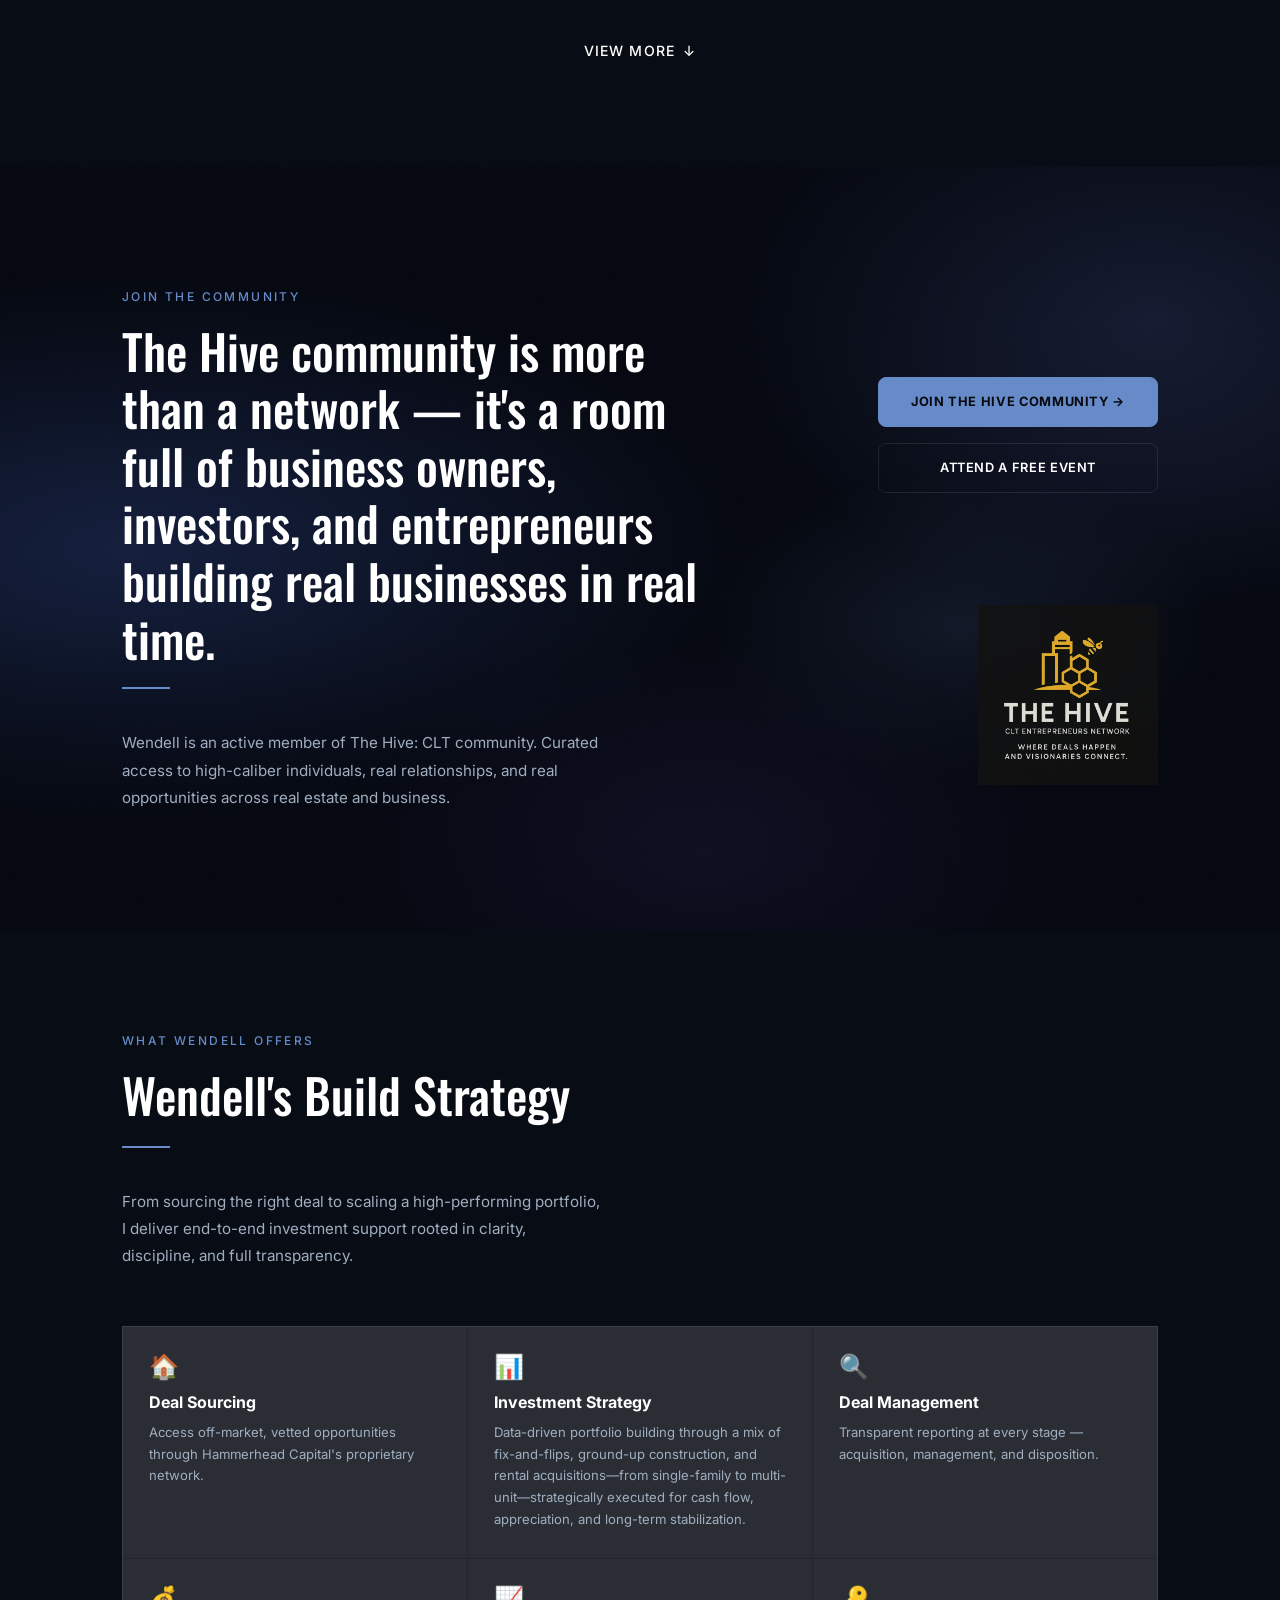
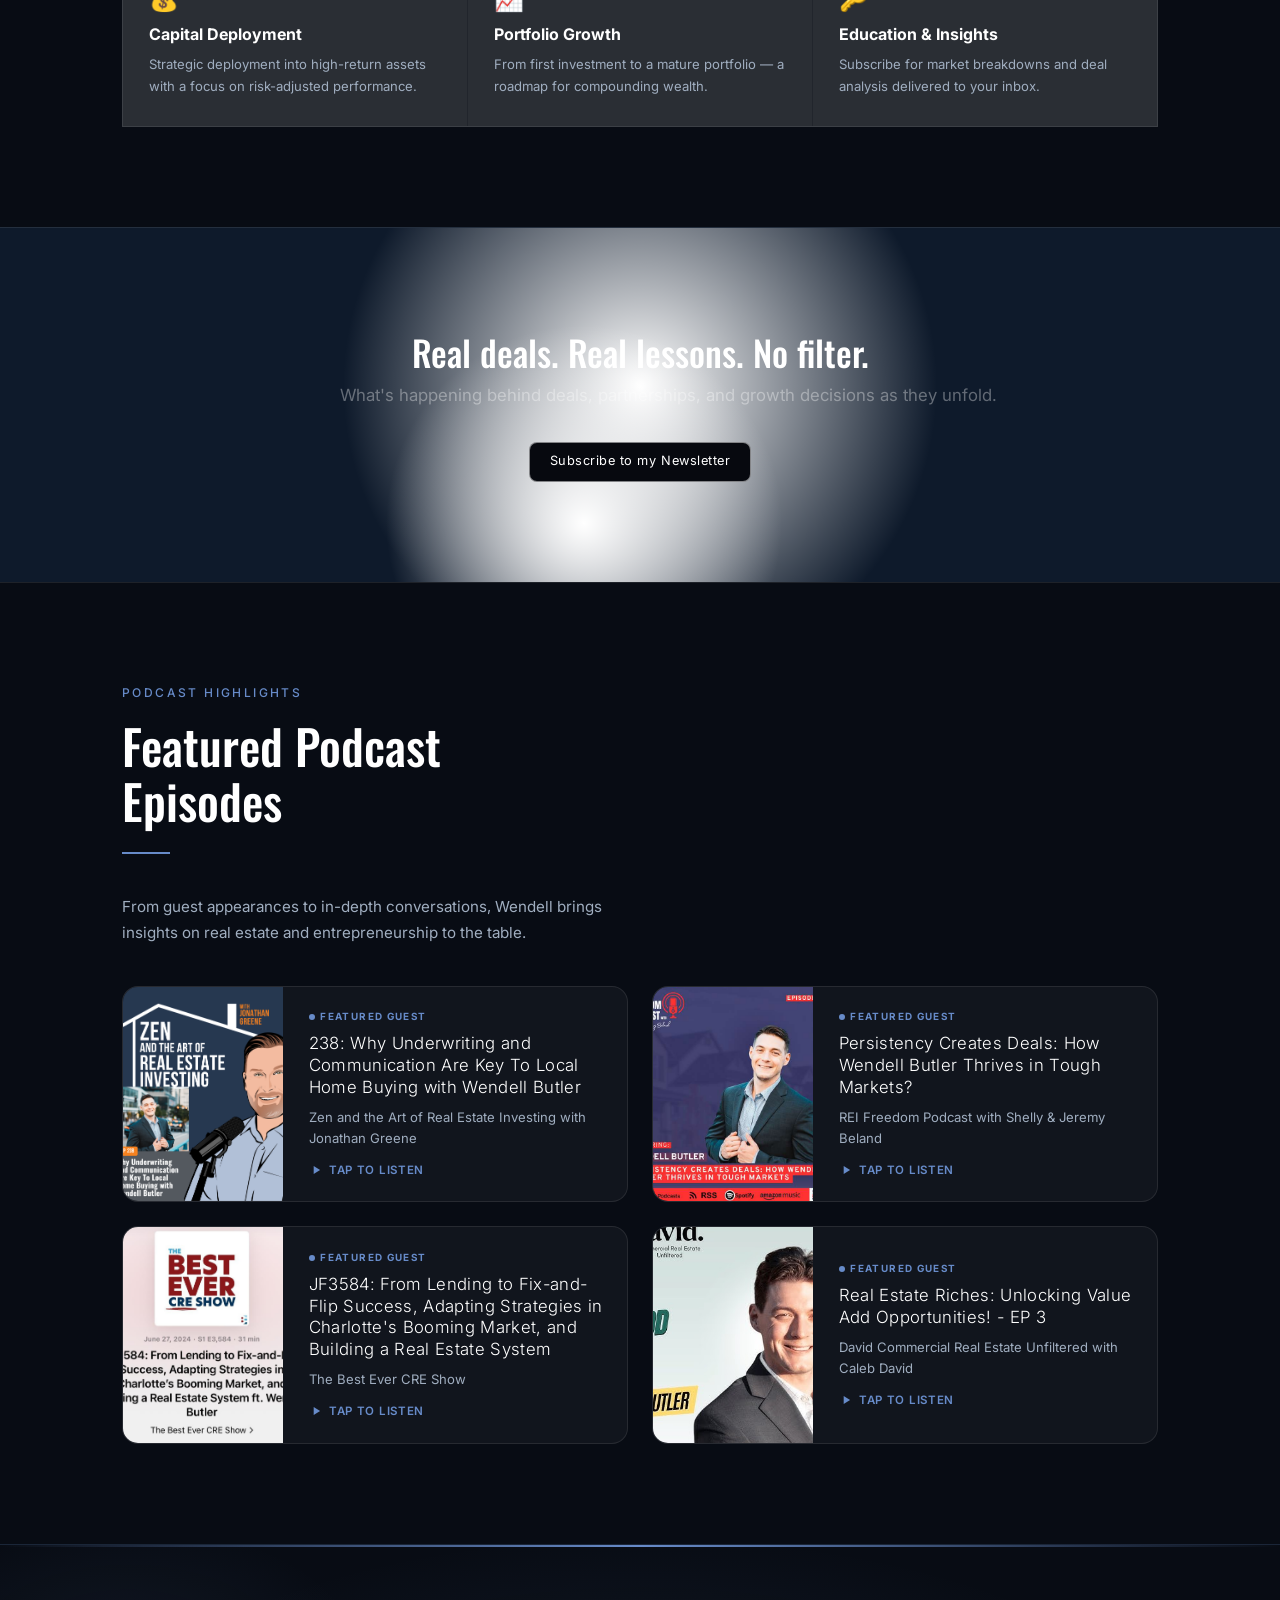
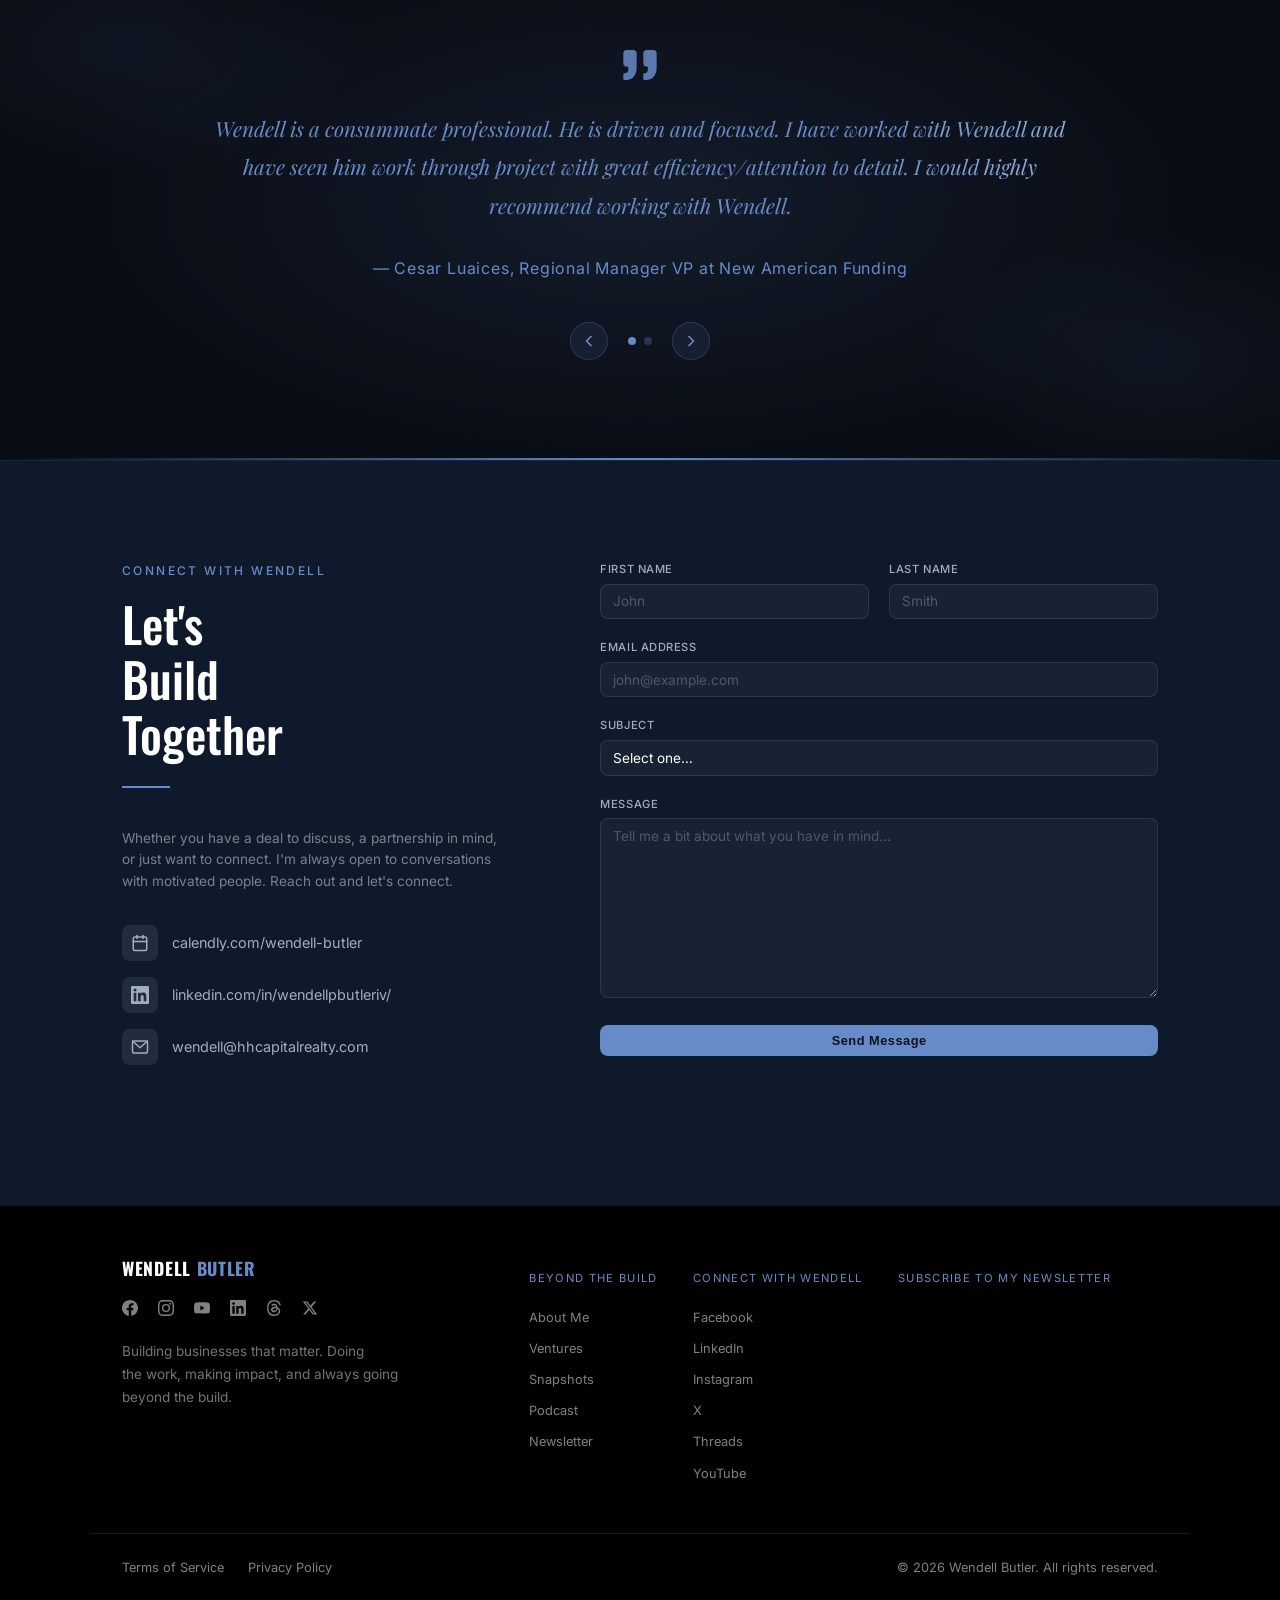
==== commit 4709d604: "Remove 3-Unit Townhome Scrape and Build Project card from all pages Bump CSS cache version to v=262." ====
--- a/index.html
+++ b/index.html
@@ -12,7 +12,7 @@
   <link href="https://fonts.googleapis.com/css2?family=DM+Sans:wght@700&family=Inter:wght@400;500;600;700&family=Oswald:wght@400;500;600;700&family=Playfair+Display:ital,wght@0,700;1,500&display=swap" rel="stylesheet" />
   <link rel="preload" href="smooth_fantasy (1)/Smooth Fantasy PersonalUseOnly.ttf" as="font" type="font/truetype" crossorigin="anonymous" />
 
-  <link rel="stylesheet" href="style.css?v=261" />
+  <link rel="stylesheet" href="style.css?v=262" />
 </head>
 <body>
 
@@ -265,19 +265,6 @@
             <p class="property-location">Charlotte, NC</p>
             <h3 class="property-name">NC Scrape and Build Luxury Duet Project</h3>
             <p class="property-desc">The luxury duet project in Charlotte is officially moving forward, with demolition complete, permits secured, and vertical construction set to begin soon, targeting $1.8M in combined sales and fully funded by our passive partners.</p>
-          </div>
-        </div>
-
-        <div class="property-card reveal">
-          <div class="property-image" style="padding:0;overflow:hidden;">
-            <img src="3 unit.avif" alt="3-Unit Townhome Scrape and Build Project" style="width:100%;height:100%;object-fit:cover;display:block;" />
-            <span class="property-type-badge">New Development</span>
-            <span class="property-status status-active">Active</span>
-          </div>
-          <div class="property-body">
-            <p class="property-location">Charlotte, NC</p>
-            <h3 class="property-name">3-Unit Townhome Scrape and Build Project</h3>
-            <p class="property-desc">We acquired a $367,500 property between NoDa and Plaza Midwood to replace one outdated home with three new townhomes, targeting a $1.08M all-in cost against a projected $1.71M combined ARV, with a November closing target.</p>
           </div>
         </div>
 
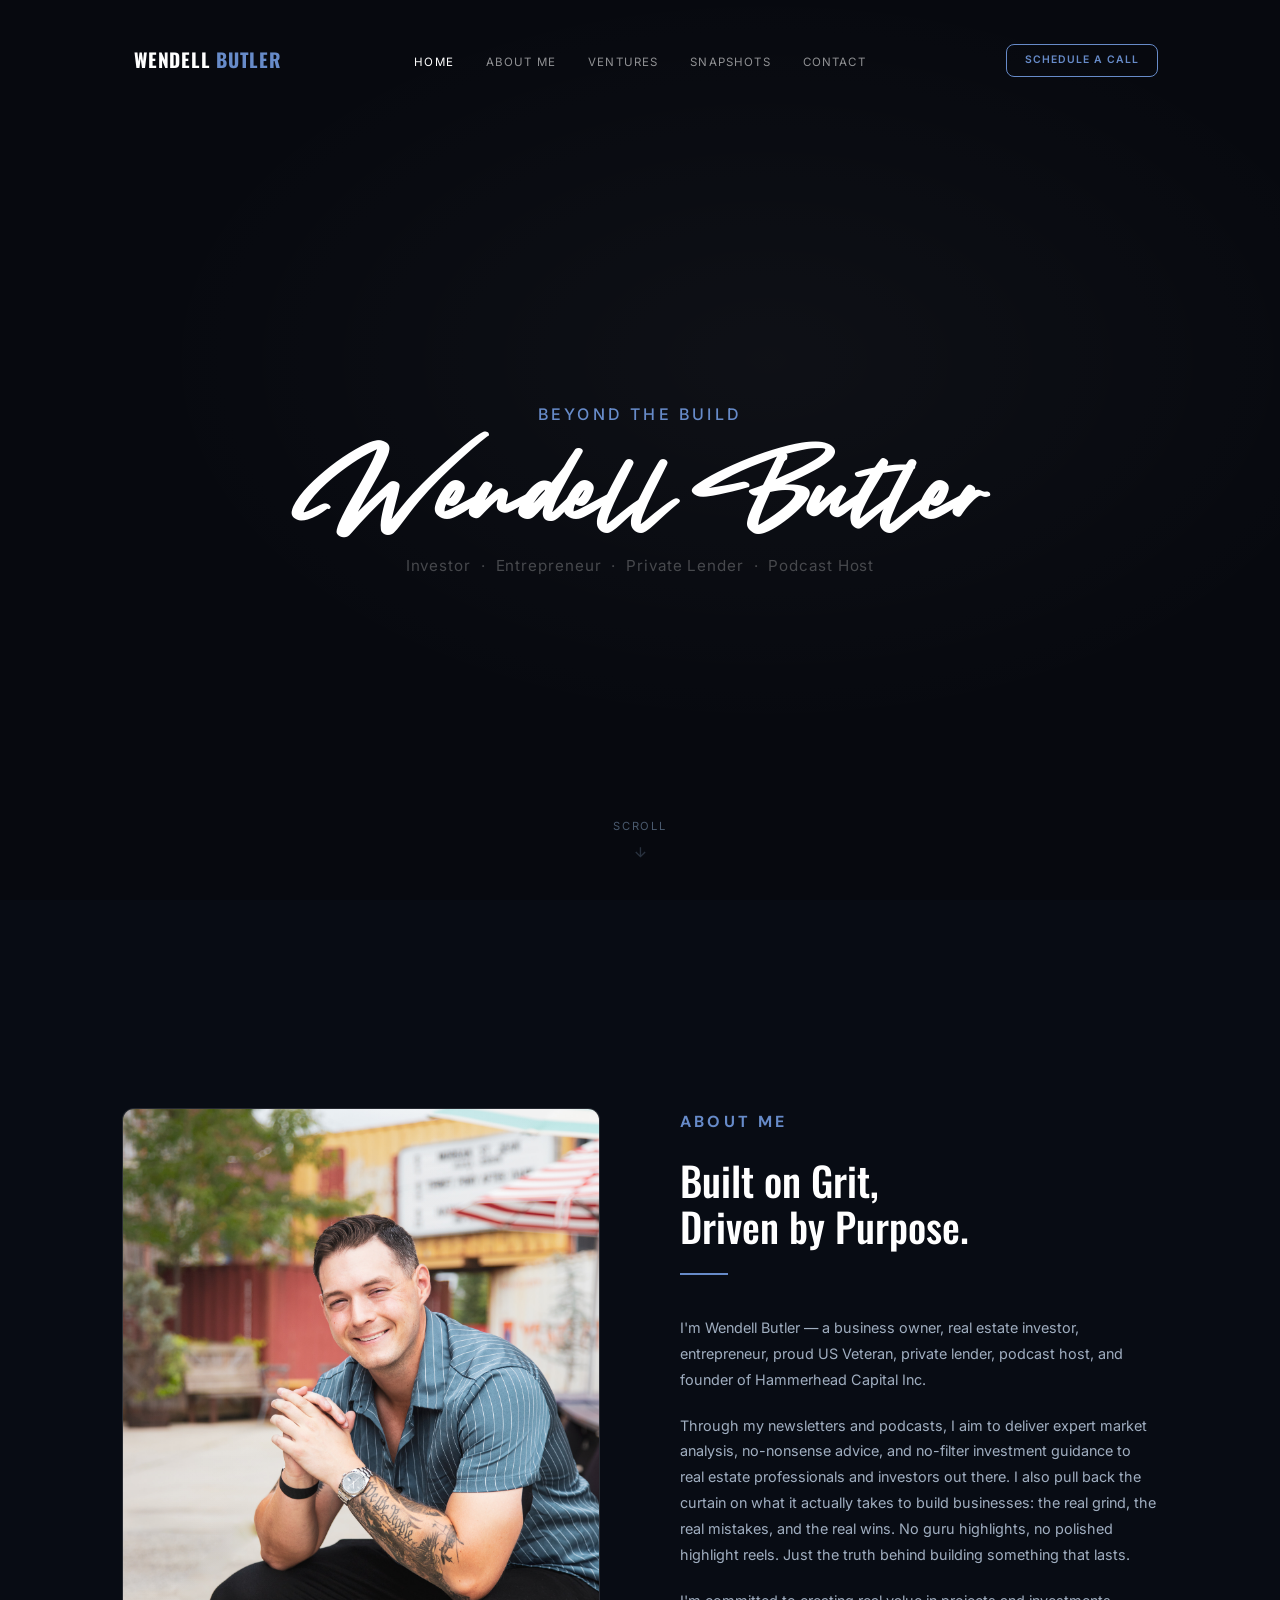
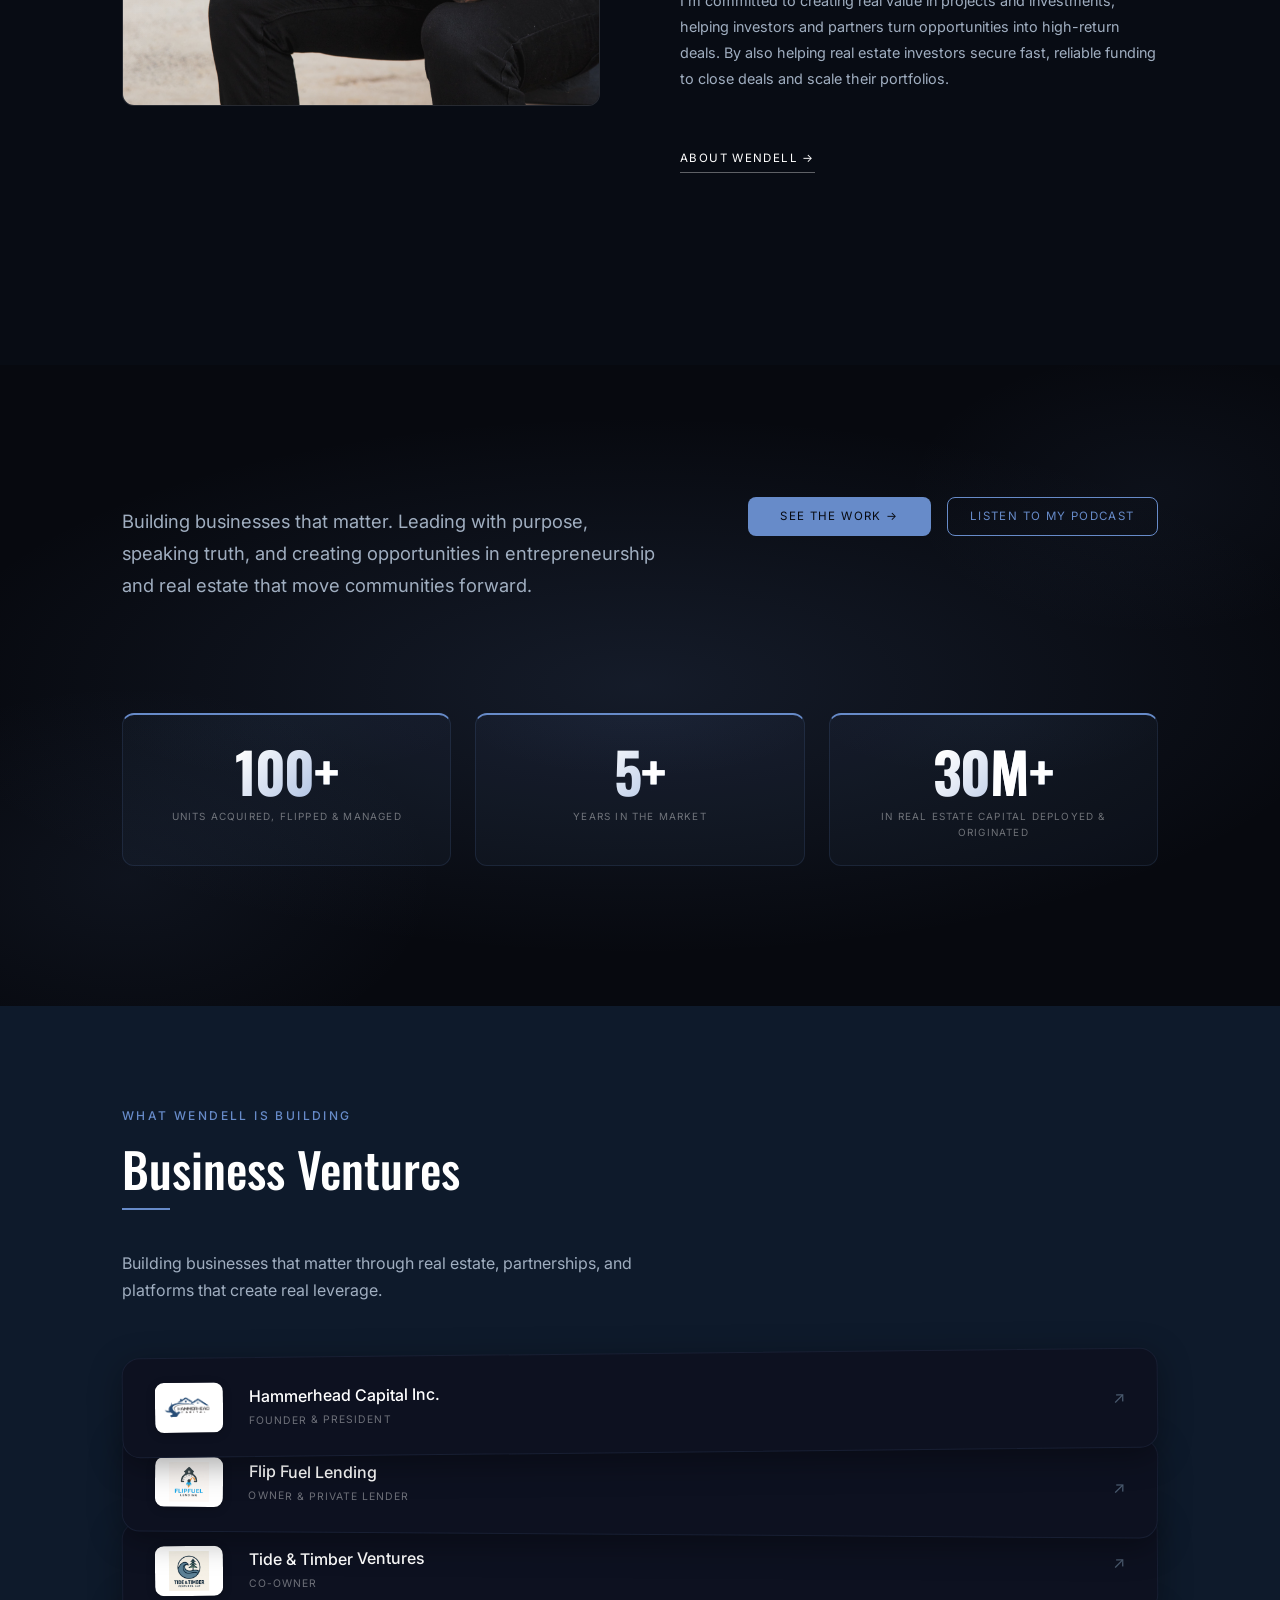
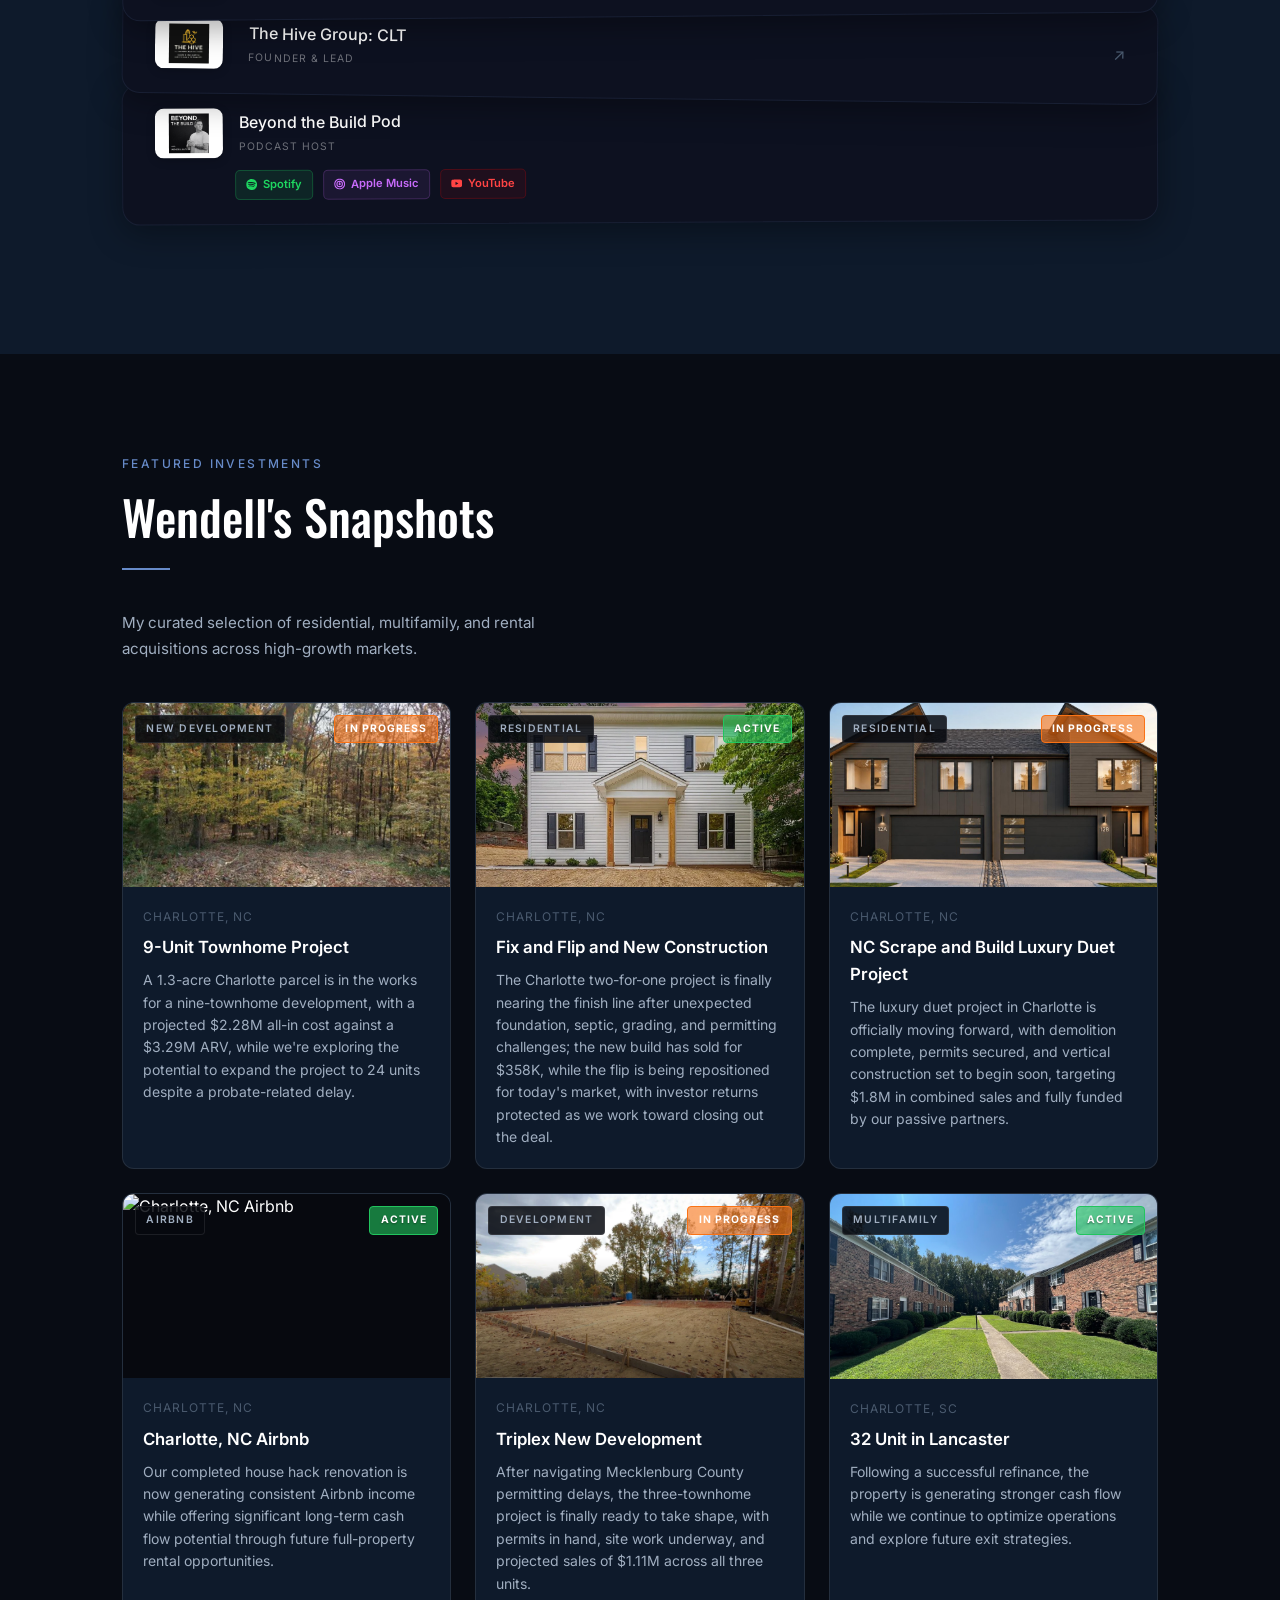
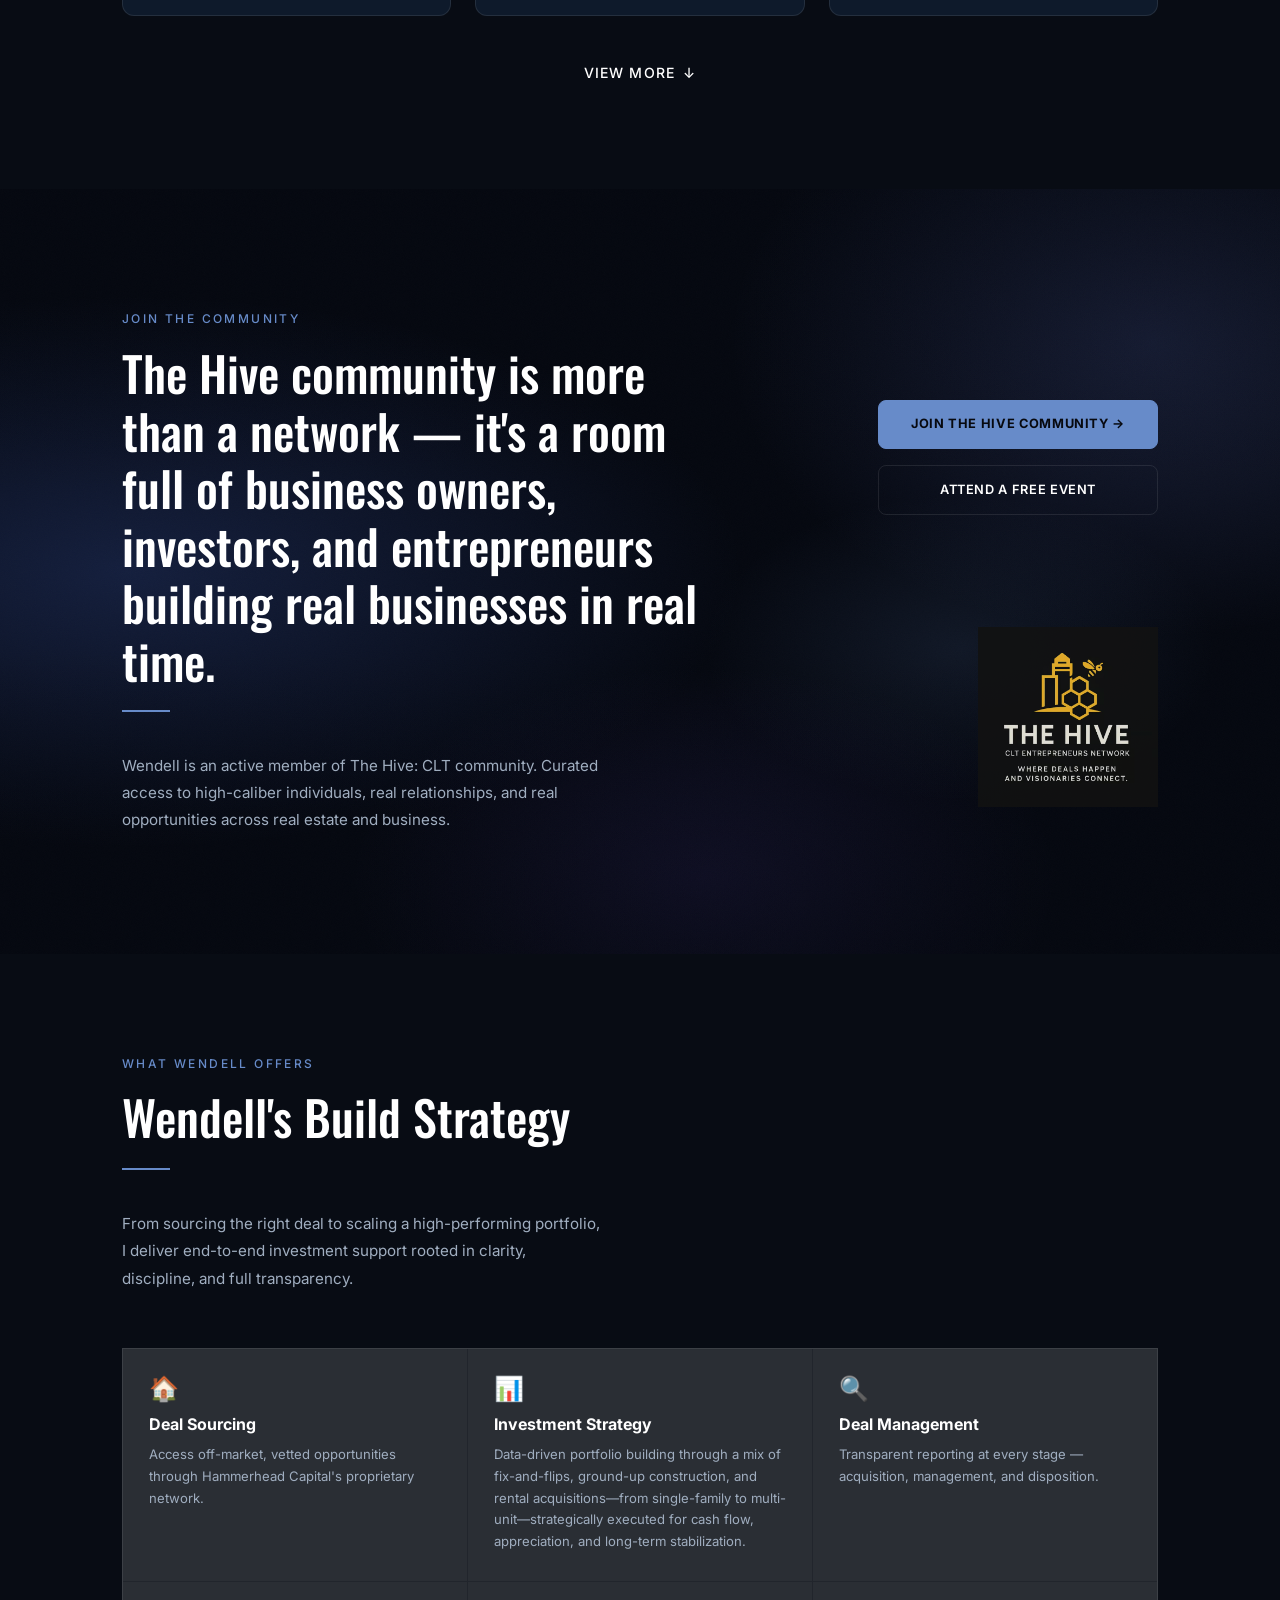
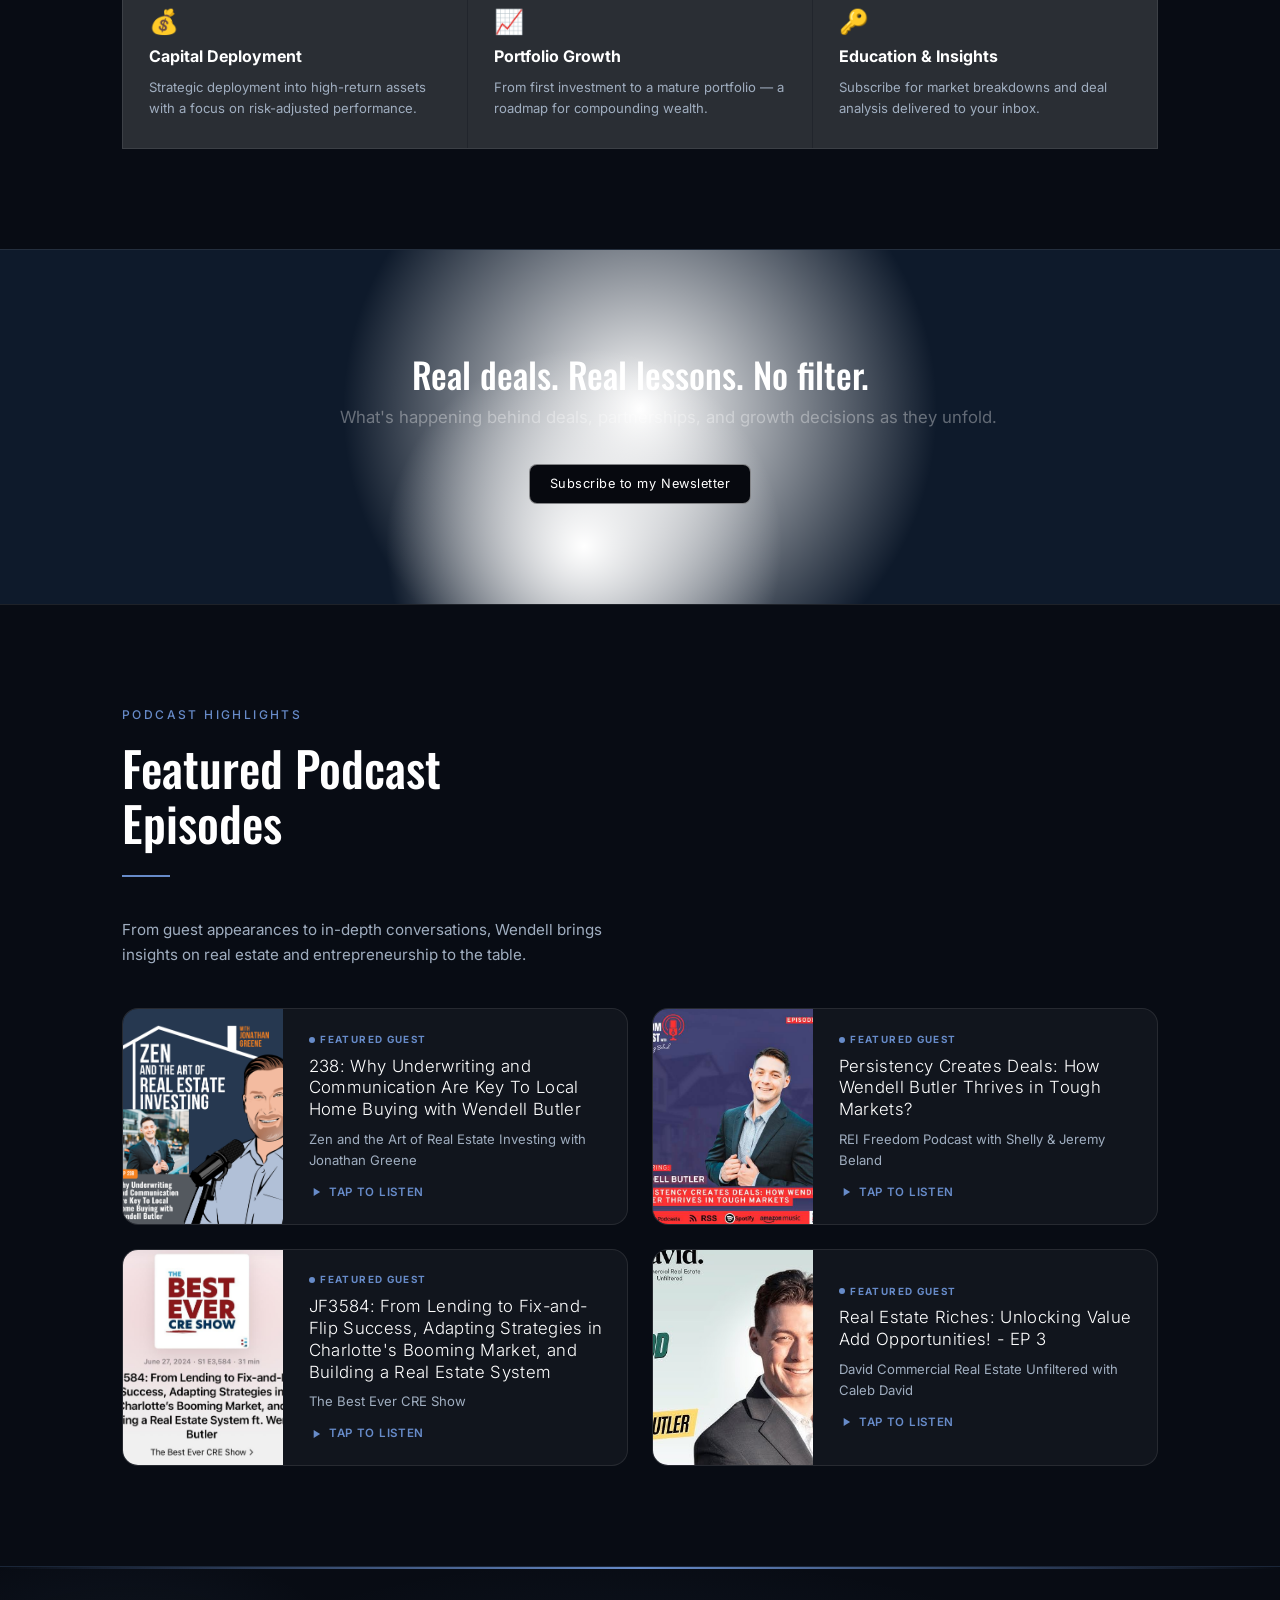
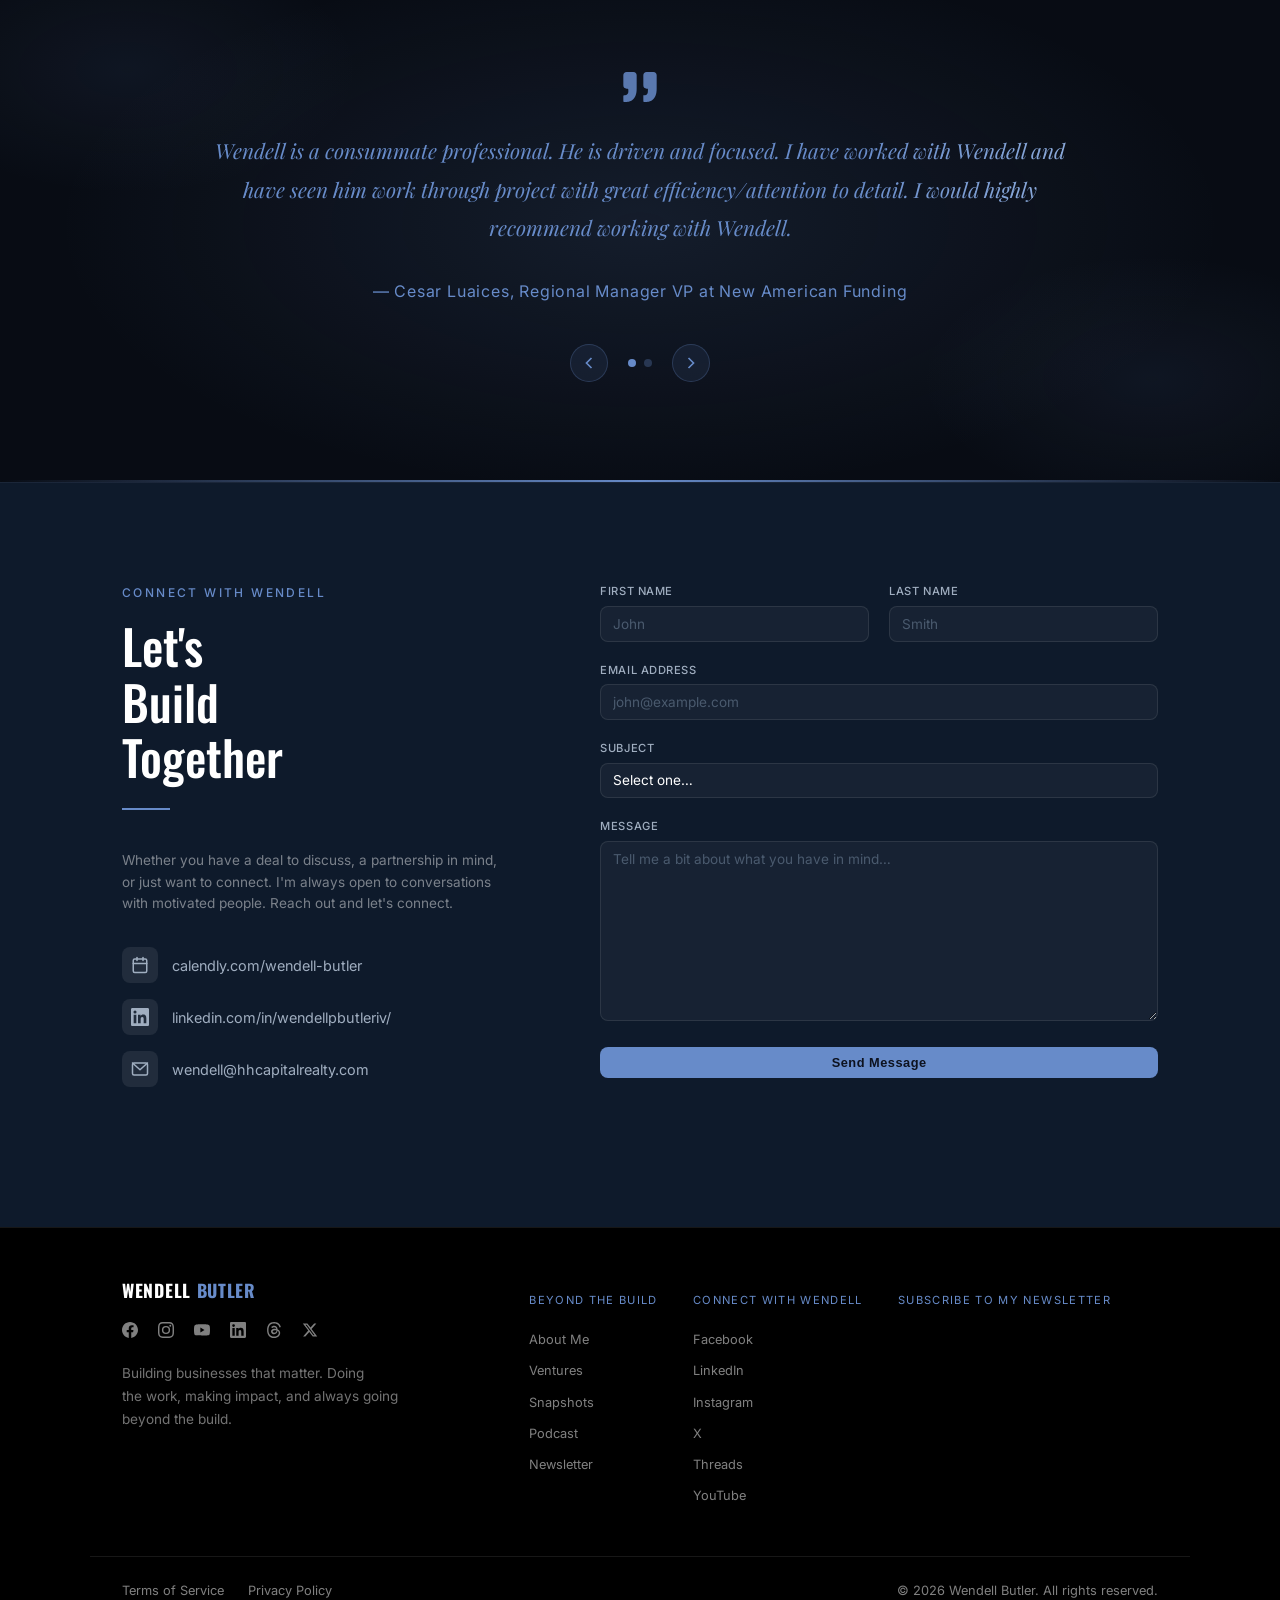
==== commit e793020f: "Move Triplex and 32 Unit cards to visible section on homepage Fills the two empty spots left after r" ====
--- a/index.html
+++ b/index.html
@@ -12,7 +12,7 @@
   <link href="https://fonts.googleapis.com/css2?family=DM+Sans:wght@700&family=Inter:wght@400;500;600;700&family=Oswald:wght@400;500;600;700&family=Playfair+Display:ital,wght@0,700;1,500&display=swap" rel="stylesheet" />
   <link rel="preload" href="smooth_fantasy (1)/Smooth Fantasy PersonalUseOnly.ttf" as="font" type="font/truetype" crossorigin="anonymous" />
 
-  <link rel="stylesheet" href="style.css?v=262" />
+  <link rel="stylesheet" href="style.css?v=263" />
 </head>
 <body>
 
@@ -281,11 +281,6 @@
           </div>
         </div>
 
-      </div>
-
-      <!-- Hidden extra cards -->
-      <div class="portfolio-grid stagger-parent portfolio-extra" id="portfolio-extra" style="display:none;margin-top:1.5rem;">
-
         <div class="property-card reveal">
           <div class="property-image" style="padding:0;overflow:hidden;">
             <img src="Triplex New Development Site.webp" alt="Triplex New Development" style="width:100%;height:100%;object-fit:cover;display:block;" />
@@ -311,6 +306,11 @@
             <p class="property-desc">Following a successful refinance, the property is generating stronger cash flow while we continue to optimize operations and explore future exit strategies.</p>
           </div>
         </div>
+
+      </div>
+
+      <!-- Hidden extra cards -->
+      <div class="portfolio-grid stagger-parent portfolio-extra" id="portfolio-extra" style="display:none;margin-top:1.5rem;">
 
         <div class="property-card reveal">
           <div class="property-image" style="padding:0;overflow:hidden;">
